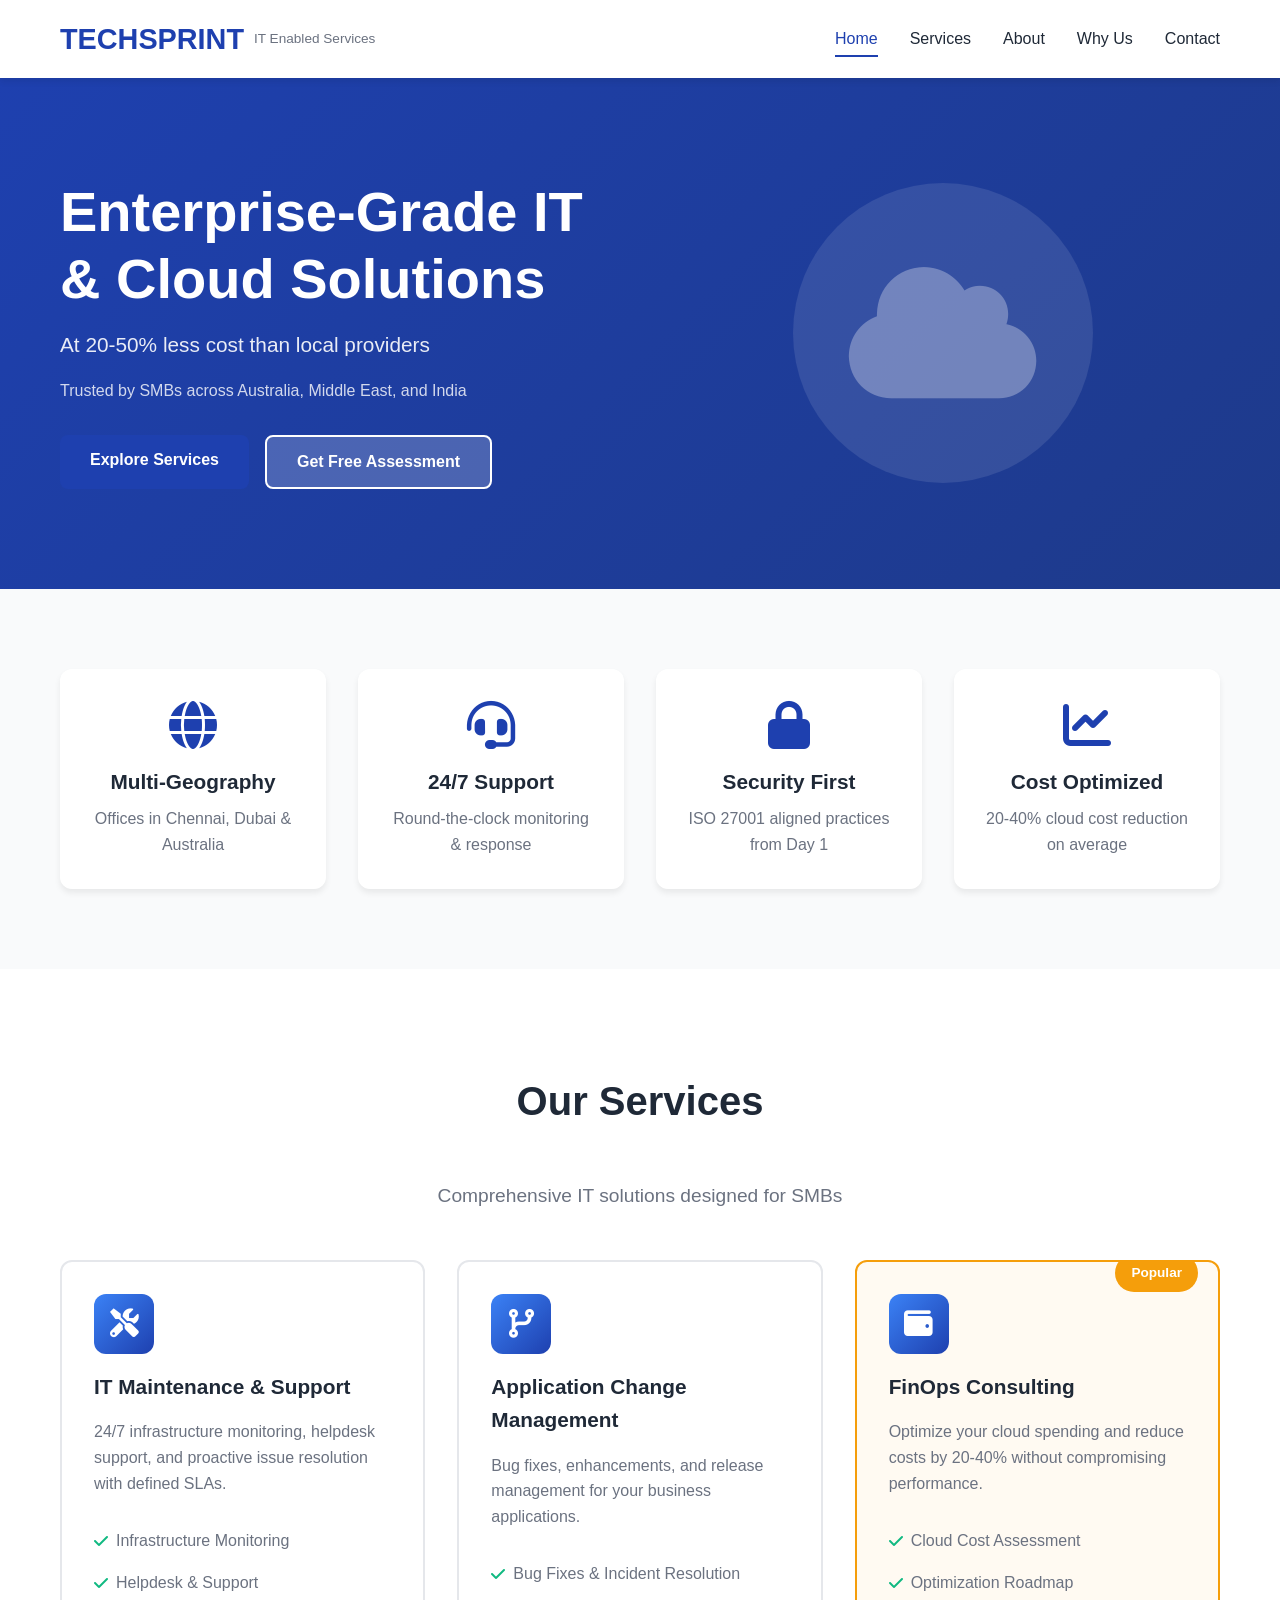
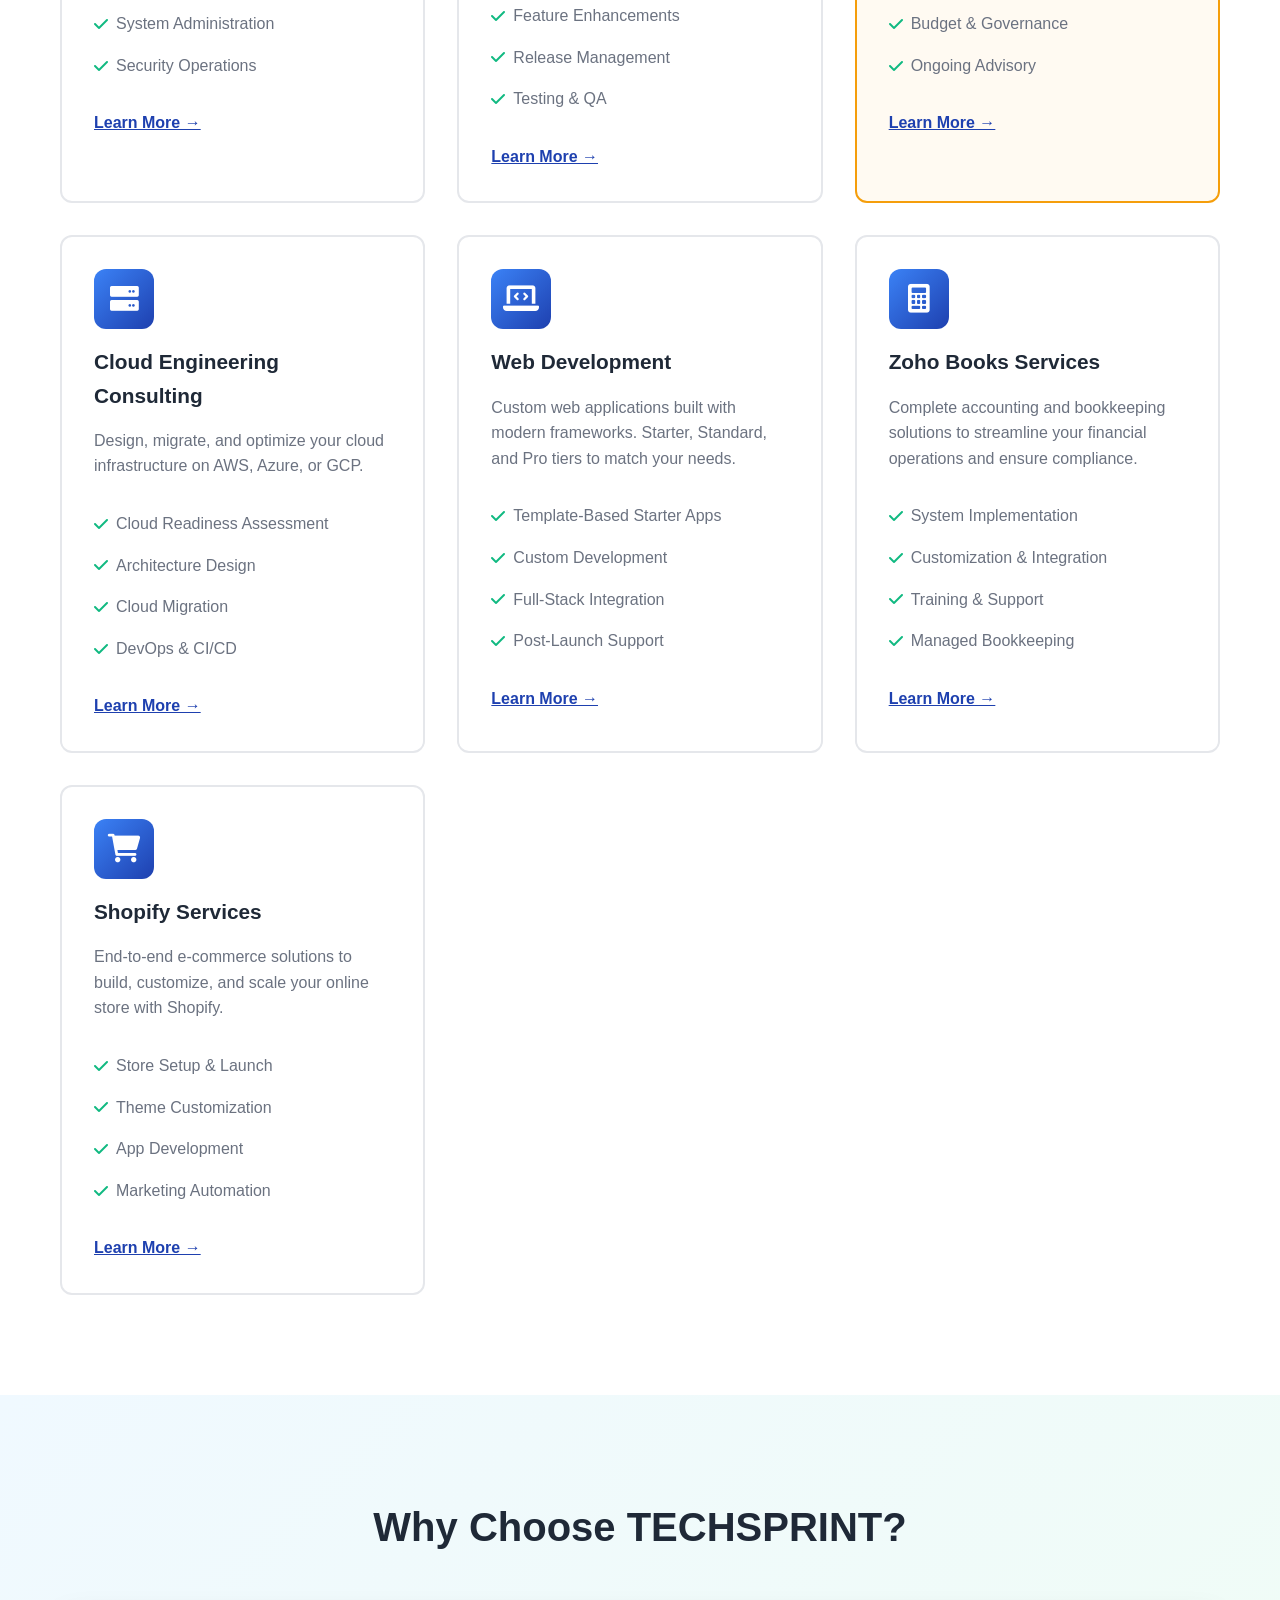
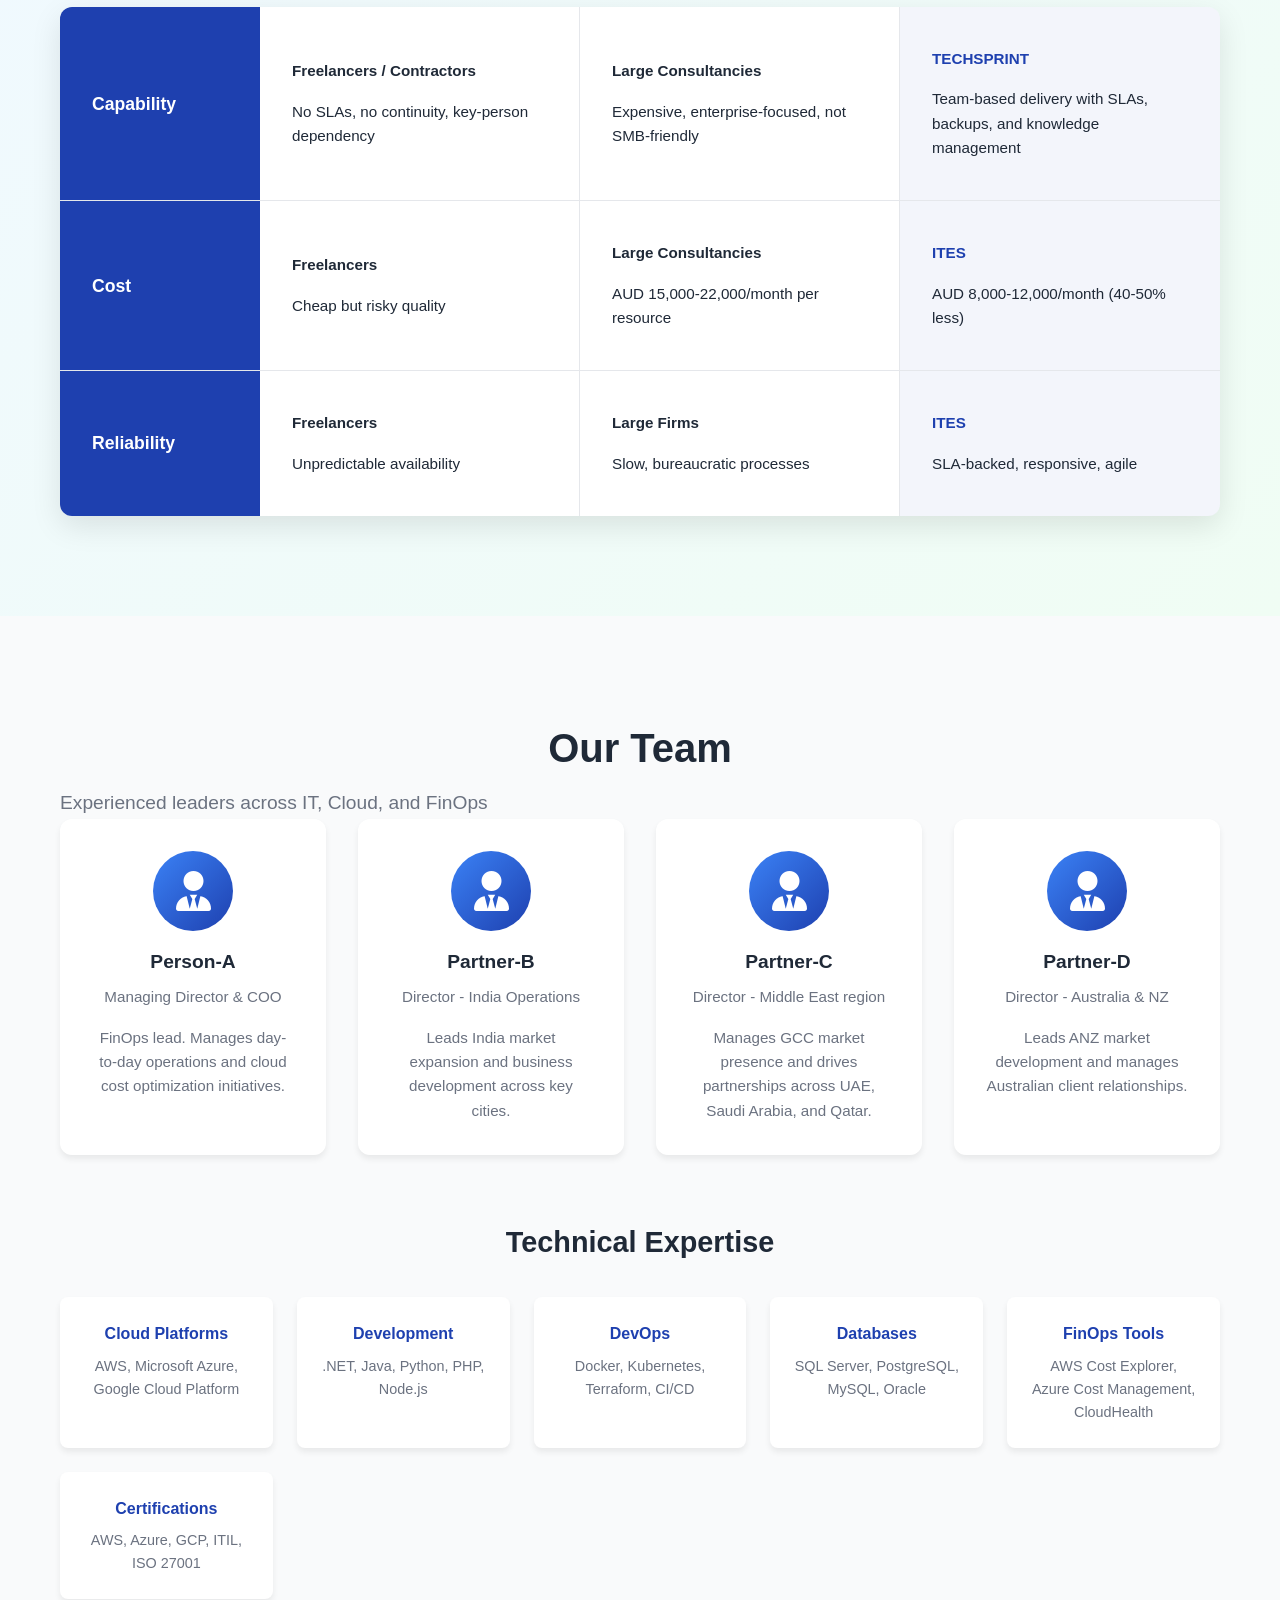
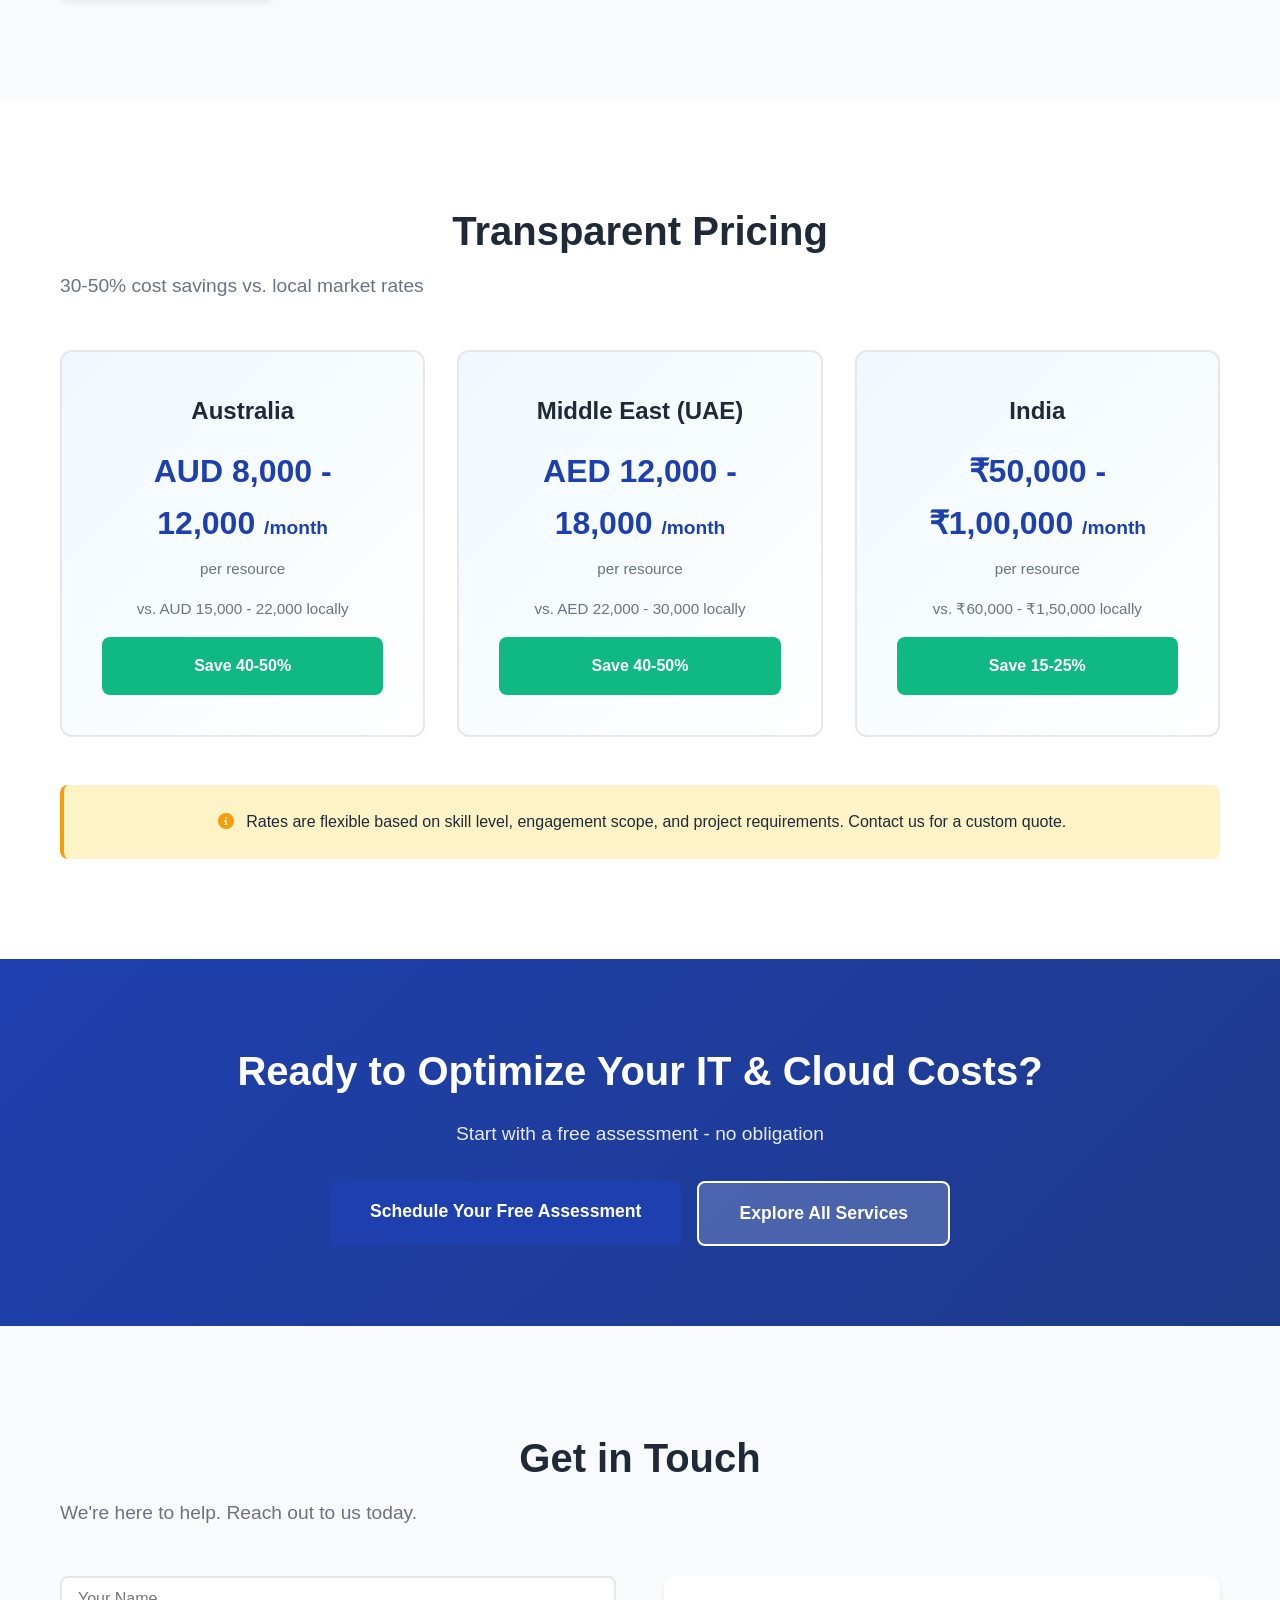
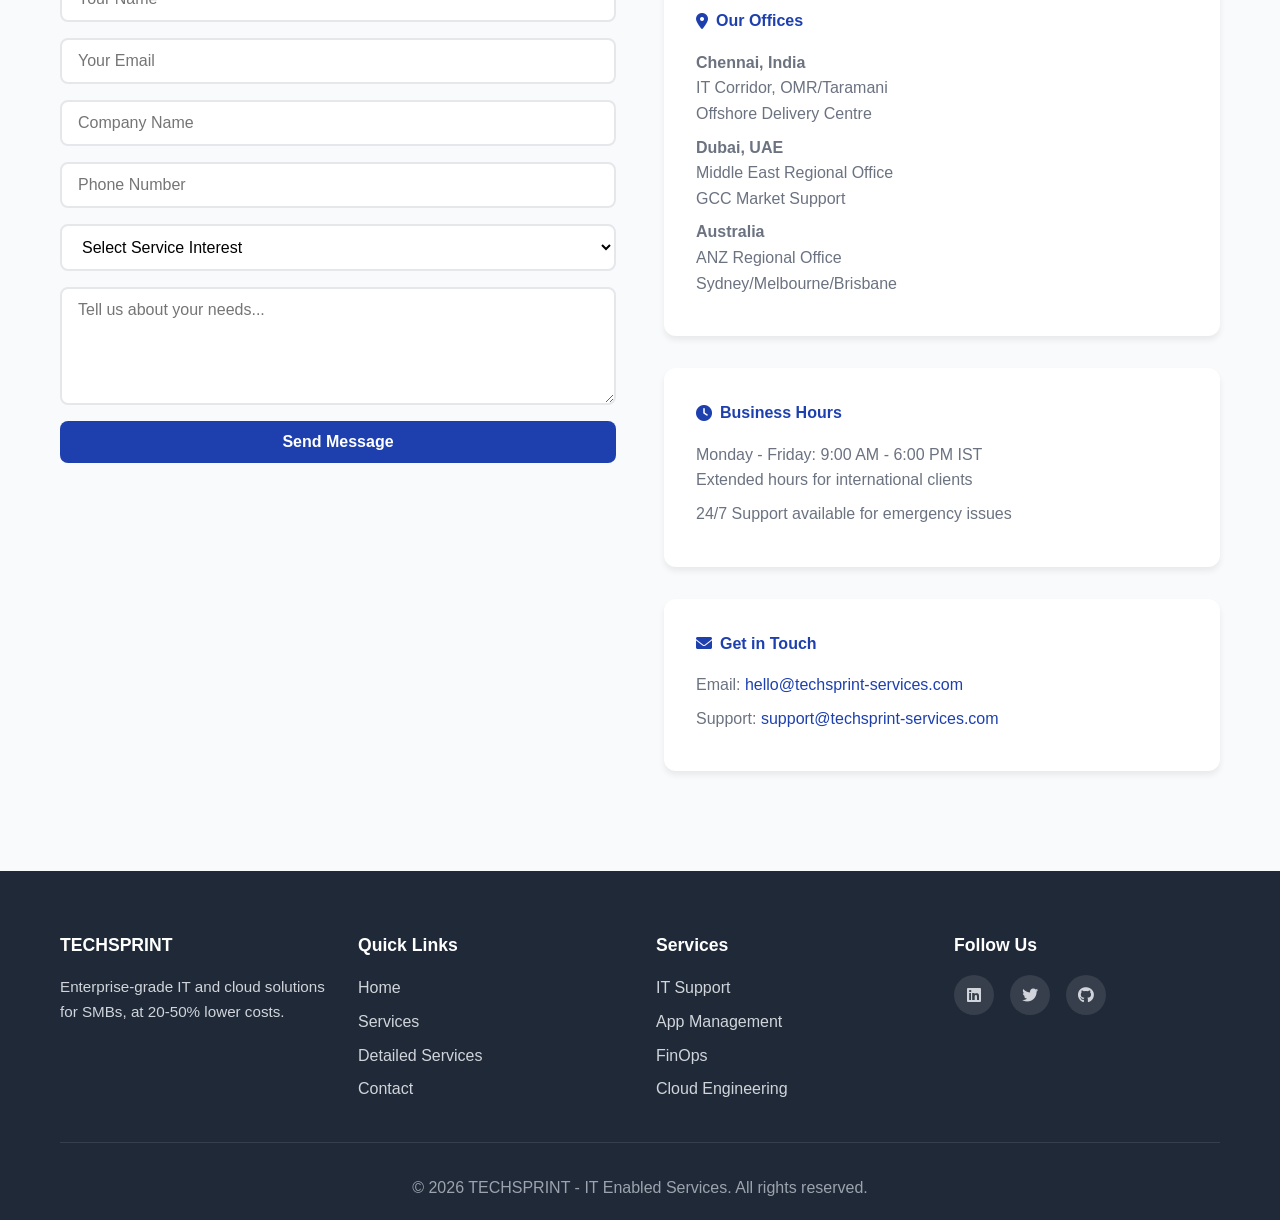
==== index.html @ f8bc6945 "Updated ITES to TECHSPRINT" ====
<!DOCTYPE html>
<html lang="en">
<head>
    <meta charset="UTF-8">
    <meta name="viewport" content="width=device-width, initial-scale=1.0">
    <title>TECHSPRINT - IT Enabled Services | Affordable Cloud & IT Solutions for SMBs</title>
    <link rel="stylesheet" href="styles.css">
    <link rel="stylesheet" href="https://cdnjs.cloudflare.com/ajax/libs/font-awesome/6.0.0/css/all.min.css">
</head>
<body>
    <!-- Navigation -->
    <nav class="navbar">
        <div class="container">
            <div class="logo">
                <h1>TECHSPRINT</h1>
                <p>IT Enabled Services</p>
            </div>
            <ul class="nav-links">
                <li><a href="#home">Home</a></li>
                <li><a href="#services">Services</a></li>
                <li><a href="#about">About</a></li>
                <li><a href="#why-us">Why Us</a></li>
                <li><a href="#contact">Contact</a></li>
            </ul>
            <div class="hamburger">
                <span></span>
                <span></span>
                <span></span>
            </div>
        </div>
    </nav>

    <!-- Hero Section -->
    <section id="home" class="hero">
        <div class="container">
            <div class="hero-content">
                <h1>Enterprise-Grade IT & Cloud Solutions</h1>
                <p>At 20-50% less cost than local providers</p>
                <p class="tagline">Trusted by SMBs across Australia, Middle East, and India</p>
                <div class="hero-buttons">
                    <a href="#services" class="btn btn-primary">Explore Services</a>
                    <a href="#contact" class="btn btn-secondary">Get Free Assessment</a>
                </div>
            </div>
            <div class="hero-image">
                <div class="hero-icon">
                    <i class="fas fa-cloud"></i>
                </div>
            </div>
        </div>
    </section>

    <!-- Key Highlights -->
    <section class="highlights">
        <div class="container">
            <div class="highlight-grid">
                <div class="highlight-card">
                    <i class="fas fa-globe"></i>
                    <h3>Multi-Geography</h3>
                    <p>Offices in Chennai, Dubai & Australia</p>
                </div>
                <div class="highlight-card">
                    <i class="fas fa-headset"></i>
                    <h3>24/7 Support</h3>
                    <p>Round-the-clock monitoring & response</p>
                </div>
                <div class="highlight-card">
                    <i class="fas fa-lock"></i>
                    <h3>Security First</h3>
                    <p>ISO 27001 aligned practices from Day 1</p>
                </div>
                <div class="highlight-card">
                    <i class="fas fa-chart-line"></i>
                    <h3>Cost Optimized</h3>
                    <p>20-40% cloud cost reduction on average</p>
                </div>
            </div>
        </div>
    </section>

    <!-- Services -->
    <section id="services" class="services">
        <div class="container">
            <h2>Our Services</h2>
            <p class="section-subtitle">Comprehensive IT solutions designed for SMBs</p>
            
            <div class="services-grid">
                <div class="service-card">
                    <div class="service-icon">
                        <i class="fas fa-tools"></i>
                    </div>
                    <h3>IT Maintenance & Support</h3>
                    <p>24/7 infrastructure monitoring, helpdesk support, and proactive issue resolution with defined SLAs.</p>
                    <ul class="service-features">
                        <li><i class="fas fa-check"></i> Infrastructure Monitoring</li>
                        <li><i class="fas fa-check"></i> Helpdesk & Support</li>
                        <li><i class="fas fa-check"></i> System Administration</li>
                        <li><i class="fas fa-check"></i> Security Operations</li>
                    </ul>
                    <a href="services.html#it-support" class="btn btn-link">Learn More →</a>
                </div>

                <div class="service-card">
                    <div class="service-icon">
                        <i class="fas fa-code-branch"></i>
                    </div>
                    <h3>Application Change Management</h3>
                    <p>Bug fixes, enhancements, and release management for your business applications.</p>
                    <ul class="service-features">
                        <li><i class="fas fa-check"></i> Bug Fixes & Incident Resolution</li>
                        <li><i class="fas fa-check"></i> Feature Enhancements</li>
                        <li><i class="fas fa-check"></i> Release Management</li>
                        <li><i class="fas fa-check"></i> Testing & QA</li>
                    </ul>
                    <a href="services.html#app-management" class="btn btn-link">Learn More →</a>
                </div>

                <div class="service-card featured">
                    <div class="badge">Popular</div>
                    <div class="service-icon">
                        <i class="fas fa-wallet"></i>
                    </div>
                    <h3>FinOps Consulting</h3>
                    <p>Optimize your cloud spending and reduce costs by 20-40% without compromising performance.</p>
                    <ul class="service-features">
                        <li><i class="fas fa-check"></i> Cloud Cost Assessment</li>
                        <li><i class="fas fa-check"></i> Optimization Roadmap</li>
                        <li><i class="fas fa-check"></i> Budget & Governance</li>
                        <li><i class="fas fa-check"></i> Ongoing Advisory</li>
                    </ul>
                    <a href="services.html#finops" class="btn btn-link">Learn More →</a>
                </div>

                <div class="service-card">
                    <div class="service-icon">
                        <i class="fas fa-server"></i>
                    </div>
                    <h3>Cloud Engineering Consulting</h3>
                    <p>Design, migrate, and optimize your cloud infrastructure on AWS, Azure, or GCP.</p>
                    <ul class="service-features">
                        <li><i class="fas fa-check"></i> Cloud Readiness Assessment</li>
                        <li><i class="fas fa-check"></i> Architecture Design</li>
                        <li><i class="fas fa-check"></i> Cloud Migration</li>
                        <li><i class="fas fa-check"></i> DevOps & CI/CD</li>
                    </ul>
                    <a href="services.html#cloud-engineering" class="btn btn-link">Learn More →</a>
                </div>

                <div class="service-card">
                    <div class="service-icon">
                        <i class="fas fa-laptop-code"></i>
                    </div>
                    <h3>Web Development</h3>
                    <p>Custom web applications built with modern frameworks. Starter, Standard, and Pro tiers to match your needs.</p>
                    <ul class="service-features">
                        <li><i class="fas fa-check"></i> Template-Based Starter Apps</li>
                        <li><i class="fas fa-check"></i> Custom Development</li>
                        <li><i class="fas fa-check"></i> Full-Stack Integration</li>
                        <li><i class="fas fa-check"></i> Post-Launch Support</li>
                    </ul>
                    <a href="services.html#web-development" class="btn btn-link">Learn More →</a>
                </div>

                <div class="service-card">
                    <div class="service-icon">
                        <i class="fas fa-calculator"></i>
                    </div>
                    <h3>Zoho Books Services</h3>
                    <p>Complete accounting and bookkeeping solutions to streamline your financial operations and ensure compliance.</p>
                    <ul class="service-features">
                        <li><i class="fas fa-check"></i> System Implementation</li>
                        <li><i class="fas fa-check"></i> Customization & Integration</li>
                        <li><i class="fas fa-check"></i> Training & Support</li>
                        <li><i class="fas fa-check"></i> Managed Bookkeeping</li>
                    </ul>
                    <a href="services.html#zoho-books" class="btn btn-link">Learn More →</a>
                </div>

                <div class="service-card">
                    <div class="service-icon">
                        <i class="fas fa-shopping-cart"></i>
                    </div>
                    <h3>Shopify Services</h3>
                    <p>End-to-end e-commerce solutions to build, customize, and scale your online store with Shopify.</p>
                    <ul class="service-features">
                        <li><i class="fas fa-check"></i> Store Setup & Launch</li>
                        <li><i class="fas fa-check"></i> Theme Customization</li>
                        <li><i class="fas fa-check"></i> App Development</li>
                        <li><i class="fas fa-check"></i> Marketing Automation</li>
                    </ul>
                    <a href="services.html#shopify" class="btn btn-link">Learn More →</a>
                </div>
            </div>
        </div>
    </section>

    <!-- Why Us -->
    <section id="why-us" class="why-us">
        <div class="container">
            <h2>Why Choose TECHSPRINT?</h2>
            
            <div class="comparison-table">
                <div class="comparison-row">
                    <div class="comparison-label">
                        <h4>Capability</h4>
                    </div>
                    <div class="comparison-items">
                        <div class="item">
                            <p><strong>Freelancers / Contractors</strong></p>
                            <p>No SLAs, no continuity, key-person dependency</p>
                        </div>
                        <div class="item">
                            <p><strong>Large Consultancies</strong></p>
                            <p>Expensive, enterprise-focused, not SMB-friendly</p>
                        </div>
                        <div class="item highlight-item">
                            <p><strong>TECHSPRINT</strong></p>
                            <p>Team-based delivery with SLAs, backups, and knowledge management</p>
                        </div>
                    </div>
                </div>
                <div class="comparison-row">
                    <div class="comparison-label">
                        <h4>Cost</h4>
                    </div>
                    <div class="comparison-items">
                        <div class="item">
                            <p><strong>Freelancers</strong></p>
                            <p>Cheap but risky quality</p>
                        </div>
                        <div class="item">
                            <p><strong>Large Consultancies</strong></p>
                            <p>AUD 15,000-22,000/month per resource</p>
                        </div>
                        <div class="item highlight-item">
                            <p><strong>ITES</strong></p>
                            <p>AUD 8,000-12,000/month (40-50% less)</p>
                        </div>
                    </div>
                </div>
                <div class="comparison-row">
                    <div class="comparison-label">
                        <h4>Reliability</h4>
                    </div>
                    <div class="comparison-items">
                        <div class="item">
                            <p><strong>Freelancers</strong></p>
                            <p>Unpredictable availability</p>
                        </div>
                        <div class="item">
                            <p><strong>Large Firms</strong></p>
                            <p>Slow, bureaucratic processes</p>
                        </div>
                        <div class="item highlight-item">
                            <p><strong>ITES</strong></p>
                            <p>SLA-backed, responsive, agile</p>
                        </div>
                    </div>
                </div>
            </div>
        </div>
    </section>

    <!-- Team & Expertise -->
    <section class="team">
        <div class="container">
            <h2>Our Team</h2>
            <p class="section-subtitle">Experienced leaders across IT, Cloud, and FinOps</p>
            
            <div class="team-grid">
                <div class="team-member">
                    <div class="member-icon">
                        <i class="fas fa-user-tie"></i>
                    </div>
                    <h4>Person-A</h4>
                    <p>Managing Director & COO</p>
                    <p class="member-bio">FinOps lead. Manages day-to-day operations and cloud cost optimization initiatives.</p>
                </div>

                <div class="team-member">
                    <div class="member-icon">
                        <i class="fas fa-user-tie"></i>
                    </div>
                    <h4>Partner-B</h4>
                    <p>Director - India Operations</p>
                    <p class="member-bio">Leads India market expansion and business development across key cities.</p>
                </div>

                <div class="team-member">
                    <div class="member-icon">
                        <i class="fas fa-user-tie"></i>
                    </div>
                    <h4>Partner-C</h4>
                    <p>Director - Middle East region</p>
                    <p class="member-bio">Manages GCC market presence and drives partnerships across UAE, Saudi Arabia, and Qatar.</p>
                </div>

                <div class="team-member">
                    <div class="member-icon">
                        <i class="fas fa-user-tie"></i>
                    </div>
                    <h4>Partner-D</h4>
                    <p>Director - Australia & NZ</p>
                    <p class="member-bio">Leads ANZ market development and manages Australian client relationships.</p>
                </div>
            </div>

            <div class="expertise-section">
                <h3>Technical Expertise</h3>
                <div class="expertise-grid">
                    <div class="expertise-item">
                        <h4>Cloud Platforms</h4>
                        <p>AWS, Microsoft Azure, Google Cloud Platform</p>
                    </div>
                    <div class="expertise-item">
                        <h4>Development</h4>
                        <p>.NET, Java, Python, PHP, Node.js</p>
                    </div>
                    <div class="expertise-item">
                        <h4>DevOps</h4>
                        <p>Docker, Kubernetes, Terraform, CI/CD</p>
                    </div>
                    <div class="expertise-item">
                        <h4>Databases</h4>
                        <p>SQL Server, PostgreSQL, MySQL, Oracle</p>
                    </div>
                    <div class="expertise-item">
                        <h4>FinOps Tools</h4>
                        <p>AWS Cost Explorer, Azure Cost Management, CloudHealth</p>
                    </div>
                    <div class="expertise-item">
                        <h4>Certifications</h4>
                        <p>AWS, Azure, GCP, ITIL, ISO 27001</p>
                    </div>
                </div>
            </div>
        </div>
    </section>

    <!-- Pricing Preview -->
    <section class="pricing">
        <div class="container">
            <h2>Transparent Pricing</h2>
            <p class="section-subtitle">30-50% cost savings vs. local market rates</p>
            
            <div class="pricing-grid">
                <div class="pricing-card">
                    <h3>Australia</h3>
                    <p class="region-rate">AUD 8,000 - 12,000 <span>/month</span></p>
                    <p class="region-subtitle">per resource</p>
                    <p class="comparison">vs. AUD 15,000 - 22,000 locally</p>
                    <p class="savings">Save 40-50%</p>
                </div>

                <div class="pricing-card">
                    <h3>Middle East (UAE)</h3>
                    <p class="region-rate">AED 12,000 - 18,000 <span>/month</span></p>
                    <p class="region-subtitle">per resource</p>
                    <p class="comparison">vs. AED 22,000 - 30,000 locally</p>
                    <p class="savings">Save 40-50%</p>
                </div>

                <div class="pricing-card">
                    <h3>India</h3>
                    <p class="region-rate">₹50,000 - ₹1,00,000 <span>/month</span></p>
                    <p class="region-subtitle">per resource</p>
                    <p class="comparison">vs. ₹60,000 - ₹1,50,000 locally</p>
                    <p class="savings">Save 15-25%</p>
                </div>
            </div>

            <div class="pricing-note">
                <p><i class="fas fa-info-circle"></i> Rates are flexible based on skill level, engagement scope, and project requirements. Contact us for a custom quote.</p>
            </div>
        </div>
    </section>

    <!-- CTA Section -->
    <section class="cta">
        <div class="container">
            <h2>Ready to Optimize Your IT & Cloud Costs?</h2>
            <p>Start with a free assessment - no obligation</p>
            <div class="cta-buttons">
                <a href="#contact" class="btn btn-primary btn-large">Schedule Your Free Assessment</a>
                <a href="services.html" class="btn btn-secondary btn-large">Explore All Services</a>
            </div>
        </div>
    </section>

    <!-- Contact Section -->
    <section id="contact" class="contact">
        <div class="container">
            <h2>Get in Touch</h2>
            <p class="section-subtitle">We're here to help. Reach out to us today.</p>
            
            <div class="contact-grid">
                <div class="contact-form">
                    <form>
                        <div class="form-group">
                            <input type="text" placeholder="Your Name" required>
                        </div>
                        <div class="form-group">
                            <input type="email" placeholder="Your Email" required>
                        </div>
                        <div class="form-group">
                            <input type="text" placeholder="Company Name">
                        </div>
                        <div class="form-group">
                            <input type="tel" placeholder="Phone Number">
                        </div>
                        <div class="form-group">
                            <select required>
                                <option value="">Select Service Interest</option>
                                <option value="it-support">IT Maintenance & Support</option>
                                <option value="app-management">Application Management</option>
                                <option value="finops">FinOps Consulting</option>
                                <option value="cloud-engineering">Cloud Engineering</option>
                                <option value="other">Other</option>
                            </select>
                        </div>
                        <div class="form-group">
                            <textarea placeholder="Tell us about your needs..." rows="5"></textarea>
                        </div>
                        <button type="submit" class="btn btn-primary">Send Message</button>
                    </form>
                </div>

                <div class="contact-info">
                    <div class="contact-item">
                        <h4><i class="fas fa-map-marker-alt"></i> Our Offices</h4>
                        <p><strong>Chennai, India</strong><br>IT Corridor, OMR/Taramani<br>Offshore Delivery Centre</p>
                        <p><strong>Dubai, UAE</strong><br>Middle East Regional Office<br>GCC Market Support</p>
                        <p><strong>Australia</strong><br>ANZ Regional Office<br>Sydney/Melbourne/Brisbane</p>
                    </div>

                    <div class="contact-item">
                        <h4><i class="fas fa-clock"></i> Business Hours</h4>
                        <p>Monday - Friday: 9:00 AM - 6:00 PM IST<br>Extended hours for international clients</p>
                        <p>24/7 Support available for emergency issues</p>
                    </div>

                    <div class="contact-item">
                        <h4><i class="fas fa-envelope"></i> Get in Touch</h4>
                        <p>Email: <a href="mailto:hello@techsprint-services.com">hello@techsprint-services.com</a></p>
                        <p>Support: <a href="mailto:support@techsprint-services.com">support@techsprint-services.com</a></p>
                    </div>
                </div>
            </div>
        </div>
    </section>

    <!-- Footer -->
    <footer class="footer">
        <div class="container">
            <div class="footer-grid">
                <div class="footer-section">
                    <h4>TECHSPRINT</h4>
                    <p>Enterprise-grade IT and cloud solutions for SMBs, at 20-50% lower costs.</p>
                </div>
                <div class="footer-section">
                    <h4>Quick Links</h4>
                    <ul>
                        <li><a href="#home">Home</a></li>
                        <li><a href="#services">Services</a></li>
                        <li><a href="services.html">Detailed Services</a></li>
                        <li><a href="#contact">Contact</a></li>
                    </ul>
                </div>
                <div class="footer-section">
                    <h4>Services</h4>
                    <ul>
                        <li><a href="services.html#it-support">IT Support</a></li>
                        <li><a href="services.html#app-management">App Management</a></li>
                        <li><a href="services.html#finops">FinOps</a></li>
                        <li><a href="services.html#cloud-engineering">Cloud Engineering</a></li>
                    </ul>
                </div>
                <div class="footer-section">
                    <h4>Follow Us</h4>
                    <div class="social-links">
                        <a href="#" target="_blank"><i class="fab fa-linkedin"></i></a>
                        <a href="#" target="_blank"><i class="fab fa-twitter"></i></a>
                        <a href="#" target="_blank"><i class="fab fa-github"></i></a>
                    </div>
                </div>
            </div>

            <div class="footer-bottom">
                <p>&copy; 2026 TECHSPRINT - IT Enabled Services. All rights reserved.</p>
            </div>
        </div>
    </footer>

    <script src="script.js"></script>
</body>
</html>
---- styles.css ----
* {
    margin: 0;
    padding: 0;
    box-sizing: border-box;
}

:root {
    --primary-color: #1e40af;
    --primary-dark: #1e3a8a;
    --primary-light: #3b82f6;
    --secondary-color: #059669;
    --accent-color: #f59e0b;
    --dark: #1f2937;
    --light: #f9fafb;
    --gray: #6b7280;
    --border: #e5e7eb;
    --white: #ffffff;
    --success: #10b981;
    --danger: #ef4444;
    --warning: #f59e0b;
    --info: #3b82f6;
    --shadow: 0 10px 30px rgba(0, 0, 0, 0.1);
    --shadow-sm: 0 4px 6px rgba(0, 0, 0, 0.07);
    --transition: all 0.3s ease;
}

html {
    scroll-behavior: smooth;
}

body {
    font-family: 'Segoe UI', Tahoma, Geneva, Verdana, sans-serif;
    color: var(--dark);
    background-color: var(--white);
    line-height: 1.6;
}

a {
    color: var(--primary-color);
    text-decoration: none;
    transition: var(--transition);
}

a:hover {
    color: var(--primary-dark);
}

/* Container */
.container {
    max-width: 1200px;
    margin: 0 auto;
    padding: 0 20px;
}

/* Navigation */
.navbar {
    position: sticky;
    top: 0;
    background: var(--white);
    box-shadow: var(--shadow-sm);
    z-index: 1000;
    transition: var(--transition);
}

.navbar .container {
    display: flex;
    justify-content: space-between;
    align-items: center;
    padding: 1rem 20px;
}

.logo {
    display: flex;
    align-items: center;
    gap: 10px;
}

.logo h1 {
    font-size: 1.8rem;
    color: var(--primary-color);
    font-weight: 700;
}

.logo p {
    font-size: 0.85rem;
    color: var(--gray);
    margin: 0;
}

.nav-links {
    display: flex;
    list-style: none;
    gap: 2rem;
}

.nav-links a {
    color: var(--dark);
    font-weight: 500;
    padding: 0.5rem 0;
    border-bottom: 2px solid transparent;
    transition: var(--transition);
}

.nav-links a:hover,
.nav-links a.active {
    color: var(--primary-color);
    border-bottom-color: var(--primary-color);
}

.hamburger {
    display: none;
    flex-direction: column;
    cursor: pointer;
}

.hamburger span {
    width: 25px;
    height: 3px;
    background: var(--dark);
    margin: 5px 0;
    transition: var(--transition);
}

/* Hero Section */
.hero {
    background: linear-gradient(135deg, var(--primary-color) 0%, var(--primary-dark) 100%);
    color: white;
    padding: 100px 0;
    text-align: center;
}

.hero .container {
    display: grid;
    grid-template-columns: 1fr 1fr;
    gap: 50px;
    align-items: center;
}

.hero-content {
    text-align: left;
}

.hero h1 {
    font-size: 3.5rem;
    font-weight: 800;
    margin-bottom: 1rem;
    line-height: 1.2;
}

.hero p {
    font-size: 1.3rem;
    margin-bottom: 1rem;
    color: rgba(255, 255, 255, 0.9);
}

.hero .tagline {
    font-size: 1rem;
    color: rgba(255, 255, 255, 0.8);
    margin-bottom: 2rem;
}

.hero-buttons {
    display: flex;
    gap: 1rem;
}

.hero-image {
    display: flex;
    justify-content: center;
    align-items: center;
}

.hero-icon {
    width: 300px;
    height: 300px;
    background: rgba(255, 255, 255, 0.1);
    border-radius: 50%;
    display: flex;
    align-items: center;
    justify-content: center;
    font-size: 150px;
    color: rgba(255, 255, 255, 0.3);
}

/* Buttons */
.btn {
    padding: 12px 30px;
    border-radius: 8px;
    font-weight: 600;
    transition: var(--transition);
    border: none;
    cursor: pointer;
    display: inline-block;
    text-align: center;
    font-size: 1rem;
}

.btn-primary {
    background: var(--primary-color);
    color: white;
}

.btn-primary:hover {
    background: var(--primary-dark);
    transform: translateY(-2px);
    box-shadow: var(--shadow);
}

.btn-secondary {
    background: rgba(255, 255, 255, 0.2);
    color: white;
    border: 2px solid white;
}

.btn-secondary:hover {
    background: white;
    color: var(--primary-color);
}

.btn-link {
    background: none;
    color: var(--primary-color);
    padding: 0;
    text-decoration: underline;
}

.btn-link:hover {
    color: var(--primary-dark);
}

.btn-large {
    padding: 16px 40px;
    font-size: 1.1rem;
}

/* Highlights Section */
.highlights {
    background: var(--light);
    padding: 80px 0;
}

.highlight-grid {
    display: grid;
    grid-template-columns: repeat(auto-fit, minmax(250px, 1fr));
    gap: 2rem;
}

.highlight-card {
    background: white;
    padding: 2rem;
    border-radius: 12px;
    text-align: center;
    box-shadow: var(--shadow-sm);
    transition: var(--transition);
}

.highlight-card:hover {
    transform: translateY(-10px);
    box-shadow: var(--shadow);
}

.highlight-card i {
    font-size: 3rem;
    color: var(--primary-color);
    margin-bottom: 1rem;
}

.highlight-card h3 {
    font-size: 1.3rem;
    margin-bottom: 0.5rem;
    color: var(--dark);
}

.highlight-card p {
    color: var(--gray);
}

/* Services Section */
.services {
    padding: 100px 0;
    background: white;
}

.services h2,
.services > .container > .section-subtitle {
    text-align: center;
    margin-bottom: 3rem;
}

.services h2 {
    font-size: 2.5rem;
    color: var(--dark);
}

.section-subtitle {
    font-size: 1.2rem;
    color: var(--gray);
}

.services-grid {
    display: grid;
    grid-template-columns: repeat(auto-fit, minmax(280px, 1fr));
    gap: 2rem;
}

.service-card {
    background: white;
    border: 2px solid var(--border);
    border-radius: 12px;
    padding: 2rem;
    position: relative;
    transition: var(--transition);
    overflow: hidden;
}

.service-card:hover {
    border-color: var(--primary-color);
    box-shadow: var(--shadow);
    transform: translateY(-10px);
}

.service-card.featured {
    border-color: var(--accent-color);
    background: rgba(245, 158, 11, 0.05);
}

.service-card .badge {
    position: absolute;
    top: -8px;
    right: 20px;
    background: var(--accent-color);
    color: white;
    padding: 8px 16px;
    border-radius: 20px;
    font-weight: 600;
    font-size: 0.85rem;
}

.service-icon {
    width: 60px;
    height: 60px;
    background: linear-gradient(135deg, var(--primary-light) 0%, var(--primary-color) 100%);
    border-radius: 12px;
    display: flex;
    align-items: center;
    justify-content: center;
    color: white;
    font-size: 1.8rem;
    margin-bottom: 1rem;
}

.service-card h3 {
    font-size: 1.3rem;
    margin-bottom: 1rem;
    color: var(--dark);
}

.service-card p {
    color: var(--gray);
    margin-bottom: 1.5rem;
}

.service-features {
    list-style: none;
    margin-bottom: 1.5rem;
}

.service-features li {
    padding: 0.5rem 0;
    color: var(--gray);
    display: flex;
    align-items: center;
    gap: 0.5rem;
}

.service-features i {
    color: var(--success);
    font-size: 1rem;
}

/* Why Us Section */
.why-us {
    background: linear-gradient(135deg, #f0f9ff 0%, #f0fdf4 100%);
    padding: 100px 0;
}

.why-us h2 {
    text-align: center;
    font-size: 2.5rem;
    margin-bottom: 3rem;
    color: var(--dark);
}

.comparison-table {
    background: white;
    border-radius: 12px;
    overflow: hidden;
    box-shadow: var(--shadow);
}

.comparison-row {
    display: grid;
    grid-template-columns: 200px 1fr;
    border-bottom: 1px solid var(--border);
}

.comparison-row:last-child {
    border-bottom: none;
}

.comparison-label {
    background: var(--primary-color);
    color: white;
    padding: 2rem;
    display: flex;
    align-items: center;
}

.comparison-label h4 {
    margin: 0;
    font-size: 1.1rem;
}

.comparison-items {
    display: grid;
    grid-template-columns: repeat(3, 1fr);
    gap: 0;
}

.comparison-items .item {
    padding: 2rem;
    border-right: 1px solid var(--border);
    display: flex;
    flex-direction: column;
    justify-content: center;
}

.comparison-items .item:last-child {
    border-right: none;
}

.comparison-items .item p {
    margin: 0.5rem 0;
    font-size: 0.95rem;
}

.comparison-items .item p:first-child {
    font-weight: 600;
    color: var(--dark);
}

.comparison-items .highlight-item {
    background: rgba(30, 64, 175, 0.05);
}

.comparison-items .highlight-item p:first-child {
    color: var(--primary-color);
}

/* Team Section */
.team {
    background: var(--light);
    padding: 100px 0;
}

.team h2 {
    text-align: center;
    font-size: 2.5rem;
    margin-bottom: 0.5rem;
    color: var(--dark);
}

.team-grid {
    display: grid;
    grid-template-columns: repeat(auto-fit, minmax(200px, 1fr));
    gap: 2rem;
    margin-bottom: 4rem;
}

.team-member {
    background: white;
    padding: 2rem;
    border-radius: 12px;
    text-align: center;
    box-shadow: var(--shadow-sm);
}

.member-icon {
    width: 80px;
    height: 80px;
    background: linear-gradient(135deg, var(--primary-light) 0%, var(--primary-color) 100%);
    border-radius: 50%;
    display: flex;
    align-items: center;
    justify-content: center;
    color: white;
    font-size: 2.5rem;
    margin: 0 auto 1rem;
}

.team-member h4 {
    font-size: 1.2rem;
    margin-bottom: 0.5rem;
    color: var(--dark);
}

.team-member p {
    color: var(--gray);
    font-size: 0.95rem;
}

.member-bio {
    font-size: 0.9rem;
    margin-top: 1rem;
}

.expertise-section {
    margin-top: 4rem;
}

.expertise-section h3 {
    text-align: center;
    font-size: 1.8rem;
    margin-bottom: 2rem;
    color: var(--dark);
}

.expertise-grid {
    display: grid;
    grid-template-columns: repeat(auto-fit, minmax(200px, 1fr));
    gap: 1.5rem;
}

.expertise-item {
    background: white;
    padding: 1.5rem;
    border-radius: 8px;
    text-align: center;
    box-shadow: var(--shadow-sm);
}

.expertise-item h4 {
    color: var(--primary-color);
    margin-bottom: 0.5rem;
}

.expertise-item p {
    color: var(--gray);
    font-size: 0.9rem;
}

/* Pricing Section */
.pricing {
    background: white;
    padding: 100px 0;
}

.pricing h2 {
    text-align: center;
    font-size: 2.5rem;
    margin-bottom: 0.5rem;
    color: var(--dark);
}

.pricing-grid {
    display: grid;
    grid-template-columns: repeat(auto-fit, minmax(250px, 1fr));
    gap: 2rem;
    margin: 3rem 0;
}

.pricing-card {
    background: linear-gradient(135deg, #f0f9ff 0%, white 100%);
    border: 2px solid var(--border);
    border-radius: 12px;
    padding: 2.5rem;
    text-align: center;
    transition: var(--transition);
}

.pricing-card:hover {
    border-color: var(--primary-color);
    box-shadow: var(--shadow);
    transform: translateY(-10px);
}

.pricing-card h3 {
    font-size: 1.5rem;
    color: var(--dark);
    margin-bottom: 1rem;
}

.region-rate {
    font-size: 2rem;
    font-weight: 700;
    color: var(--primary-color);
    margin-bottom: 0.5rem;
}

.region-rate span {
    font-size: 1.2rem;
}

.region-subtitle {
    color: var(--gray);
    margin-bottom: 1rem;
}

.region-subtitle,
.comparison {
    font-size: 0.95rem;
}

.comparison {
    color: var(--gray);
    margin-bottom: 1rem;
}

.savings {
    background: var(--success);
    color: white;
    padding: 1rem;
    border-radius: 8px;
    font-weight: 600;
    margin-top: 1rem;
}

.pricing-note {
    background: #fef3c7;
    border-left: 4px solid var(--warning);
    padding: 1.5rem;
    border-radius: 8px;
    text-align: center;
    color: var(--dark);
}

.pricing-note i {
    color: var(--warning);
    margin-right: 0.5rem;
}

/* CTA Section */
.cta {
    background: linear-gradient(135deg, var(--primary-color) 0%, var(--primary-dark) 100%);
    color: white;
    padding: 80px 0;
    text-align: center;
}

.cta h2 {
    font-size: 2.5rem;
    margin-bottom: 1rem;
}

.cta p {
    font-size: 1.2rem;
    margin-bottom: 2rem;
    opacity: 0.9;
}

.cta-buttons {
    display: flex;
    gap: 1rem;
    justify-content: center;
    flex-wrap: wrap;
}

/* Contact Section */
.contact {
    background: var(--light);
    padding: 100px 0;
}

.contact h2 {
    text-align: center;
    font-size: 2.5rem;
    margin-bottom: 0.5rem;
    color: var(--dark);
}

.contact-grid {
    display: grid;
    grid-template-columns: 1fr 1fr;
    gap: 3rem;
    margin-top: 3rem;
}

.contact-form form {
    display: flex;
    flex-direction: column;
    gap: 1rem;
}

.form-group {
    display: flex;
    flex-direction: column;
}

.contact-form input,
.contact-form textarea,
.contact-form select {
    padding: 12px 16px;
    border: 2px solid var(--border);
    border-radius: 8px;
    font-family: inherit;
    font-size: 1rem;
    transition: var(--transition);
    background: white;
}

.contact-form input:focus,
.contact-form textarea:focus,
.contact-form select:focus {
    outline: none;
    border-color: var(--primary-color);
    box-shadow: 0 0 0 3px rgba(30, 64, 175, 0.1);
}

.contact-info {
    display: flex;
    flex-direction: column;
    gap: 2rem;
}

.contact-item {
    background: white;
    padding: 2rem;
    border-radius: 12px;
    box-shadow: var(--shadow-sm);
}

.contact-item h4 {
    color: var(--primary-color);
    margin-bottom: 1rem;
    display: flex;
    align-items: center;
    gap: 0.5rem;
}

.contact-item p {
    color: var(--gray);
    margin-bottom: 0.5rem;
}

.contact-item a {
    color: var(--primary-color);
    font-weight: 500;
}

/* Footer */
.footer {
    background: var(--dark);
    color: white;
    padding: 60px 0 20px;
}

.footer-grid {
    display: grid;
    grid-template-columns: repeat(auto-fit, minmax(200px, 1fr));
    gap: 2rem;
    margin-bottom: 2rem;
}

.footer-section h4 {
    margin-bottom: 1rem;
    font-size: 1.1rem;
}

.footer-section p {
    color: #d1d5db;
    font-size: 0.95rem;
}

.footer-section ul {
    list-style: none;
}

.footer-section li {
    margin-bottom: 0.5rem;
}

.footer-section a {
    color: #d1d5db;
    transition: var(--transition);
}

.footer-section a:hover {
    color: white;
}

.social-links {
    display: flex;
    gap: 1rem;
}

.social-links a {
    width: 40px;
    height: 40px;
    background: rgba(255, 255, 255, 0.1);
    border-radius: 50%;
    display: flex;
    align-items: center;
    justify-content: center;
    transition: var(--transition);
}

.social-links a:hover {
    background: var(--primary-color);
}

.footer-bottom {
    text-align: center;
    padding-top: 2rem;
    border-top: 1px solid rgba(255, 255, 255, 0.1);
    color: #9ca3af;
}

/* Page Header */
.page-header {
    background: linear-gradient(135deg, var(--primary-color) 0%, var(--primary-dark) 100%);
    color: white;
    padding: 60px 0;
    text-align: center;
}

.page-header h1 {
    font-size: 2.8rem;
    margin-bottom: 1rem;
}

.page-header p {
    font-size: 1.2rem;
    opacity: 0.9;
}

/* Service Detail */
.service-detail {
    padding: 80px 0;
    border-bottom: 1px solid var(--border);
}

.service-detail.alternate {
    background: var(--light);
}

.service-header {
    display: flex;
    gap: 2rem;
    align-items: flex-start;
    margin-bottom: 3rem;
    padding-bottom: 2rem;
    border-bottom: 2px solid var(--border);
}

.service-icon-large {
    width: 100px;
    height: 100px;
    background: linear-gradient(135deg, var(--primary-light) 0%, var(--primary-color) 100%);
    border-radius: 16px;
    display: flex;
    align-items: center;
    justify-content: center;
    color: white;
    font-size: 3rem;
    flex-shrink: 0;
}

.service-header h2 {
    font-size: 2.2rem;
    color: var(--dark);
    margin-bottom: 0.5rem;
}

.service-description {
    font-size: 1.1rem;
    color: var(--gray);
}

.service-content {
    display: grid;
    grid-template-columns: 2fr 1fr;
    gap: 3rem;
}

.content-main h3 {
    font-size: 1.5rem;
    color: var(--dark);
    margin: 2rem 0 1rem;
}

.service-offerings {
    display: flex;
    flex-direction: column;
    gap: 1.5rem;
}

.offering {
    background: white;
    padding: 1.5rem;
    border-radius: 8px;
    border-left: 4px solid var(--primary-color);
}

.offering h4 {
    color: var(--dark);
    margin-bottom: 0.5rem;
    display: flex;
    align-items: center;
    gap: 0.5rem;
}

.offering i {
    color: var(--success);
}

.offering p {
    color: var(--gray);
    margin: 0;
}

.tech-stack {
    display: grid;
    grid-template-columns: repeat(3, 1fr);
    gap: 1rem;
    margin: 1.5rem 0;
}

.tech-category {
    background: white;
    padding: 1.5rem;
    border-radius: 8px;
    border: 2px solid var(--border);
}

.tech-category h5 {
    color: var(--primary-color);
    margin-bottom: 0.5rem;
}

.tech-category p {
    color: var(--gray);
    font-size: 0.95rem;
}

.platforms-grid {
    display: grid;
    grid-template-columns: repeat(2, 1fr);
    gap: 1rem;
    margin: 1.5rem 0;
}

.platform {
    background: white;
    padding: 1.5rem;
    border-radius: 8px;
    border: 2px solid var(--border);
}

.platform h5 {
    color: var(--primary-color);
    margin-bottom: 0.5rem;
}

.platform p {
    color: var(--gray);
    font-size: 0.95rem;
}

.pricing-list {
    list-style: none;
    margin: 1rem 0;
}

.pricing-list li {
    padding: 0.75rem 0 0.75rem 2rem;
    position: relative;
    color: var(--dark);
}

.pricing-list li:before {
    content: "→";
    position: absolute;
    left: 0;
    color: var(--primary-color);
    font-weight: bold;
}

.content-sidebar {
    display: flex;
    flex-direction: column;
    gap: 1.5rem;
}

.sidebar-box {
    background: white;
    padding: 1.5rem;
    border-radius: 12px;
    box-shadow: var(--shadow-sm);
    border: 2px solid var(--border);
}

.sidebar-box.highlight {
    border-color: var(--primary-color);
    background: rgba(30, 64, 175, 0.02);
}

.sidebar-box h4 {
    color: var(--primary-color);
    margin-bottom: 1rem;
    font-size: 1.1rem;
}

.sidebar-box ul {
    list-style: none;
}

.sidebar-box li {
    padding: 0.5rem 0;
    color: var(--gray);
    display: flex;
    align-items: center;
    gap: 0.5rem;
}

.sidebar-box i {
    color: var(--success);
    font-size: 0.9rem;
}

/* Responsive Design */
@media (max-width: 768px) {
    .nav-links {
        display: none;
    }

    .hamburger {
        display: flex;
    }

    .hero .container {
        grid-template-columns: 1fr;
    }

    .hero h1 {
        font-size: 2.5rem;
    }

    .hero-image {
        display: none;
    }

    .hero-buttons {
        flex-direction: column;
    }

    .hero-buttons .btn {
        width: 100%;
    }

    .contact-grid {
        grid-template-columns: 1fr;
    }

    .service-content {
        grid-template-columns: 1fr;
    }

    .tech-stack,
    .platforms-grid {
        grid-template-columns: 1fr;
    }

    .comparison-items {
        grid-template-columns: 1fr;
    }

    .comparison-items .item {
        border-right: none;
        border-bottom: 1px solid var(--border);
        padding: 1.5rem;
    }

    .comparison-items .item:last-child {
        border-bottom: none;
    }

    .comparison-row {
        grid-template-columns: 1fr;
    }

    .comparison-label {
        padding: 1rem;
    }

    .service-header {
        flex-direction: column;
        align-items: center;
        text-align: center;
    }

    .team-grid,
    .services-grid,
    .highlight-grid {
        grid-template-columns: 1fr;
    }

    .footer-grid {
        grid-template-columns: 1fr;
    }

    .section-subtitle,
    h2 {
        font-size: 1.8rem;
    }

    .cta-buttons {
        flex-direction: column;
    }

    .cta h2 {
        font-size: 2rem;
    }
}

@media (max-width: 480px) {
    .hero h1 {
        font-size: 1.8rem;
    }

    .btn {
        padding: 10px 20px;
        font-size: 0.9rem;
    }

    h2 {
        font-size: 1.5rem;
    }

    .service-card,
    .highlight-card {
        padding: 1.5rem;
    }
}
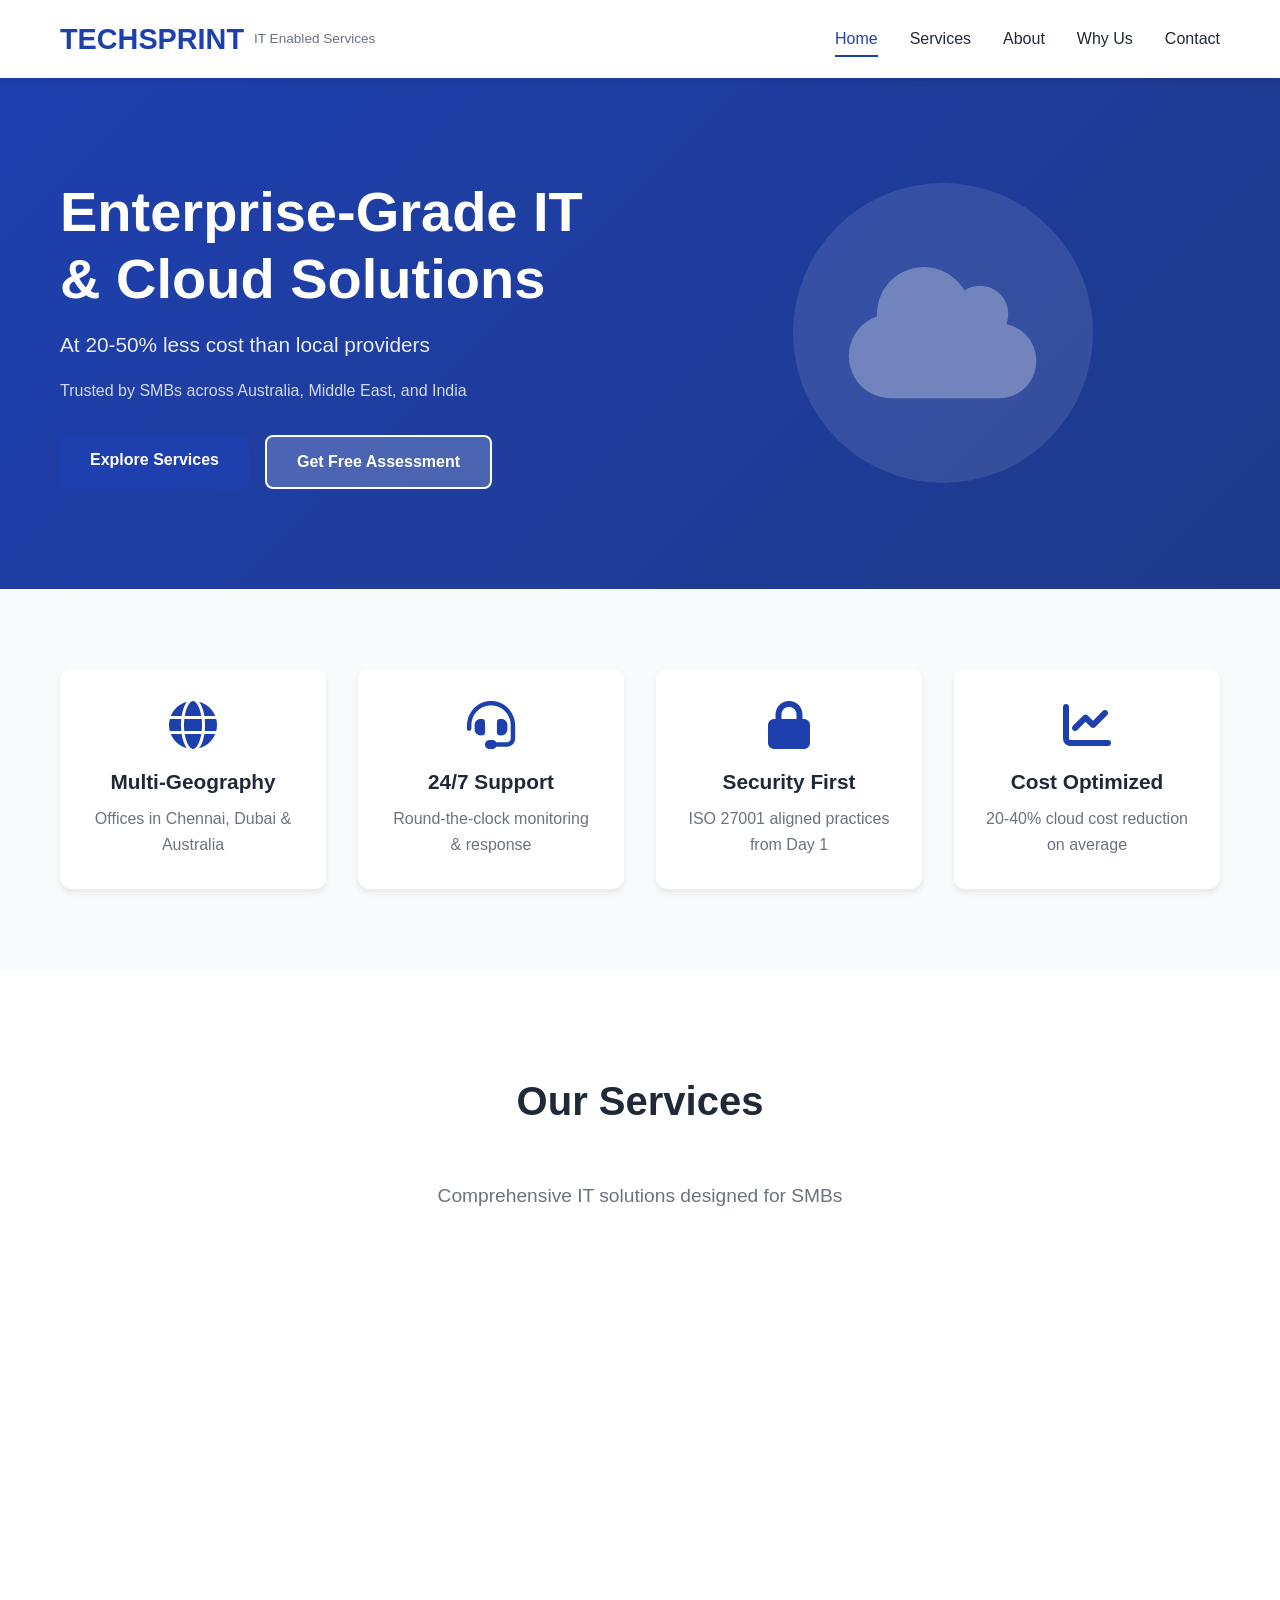
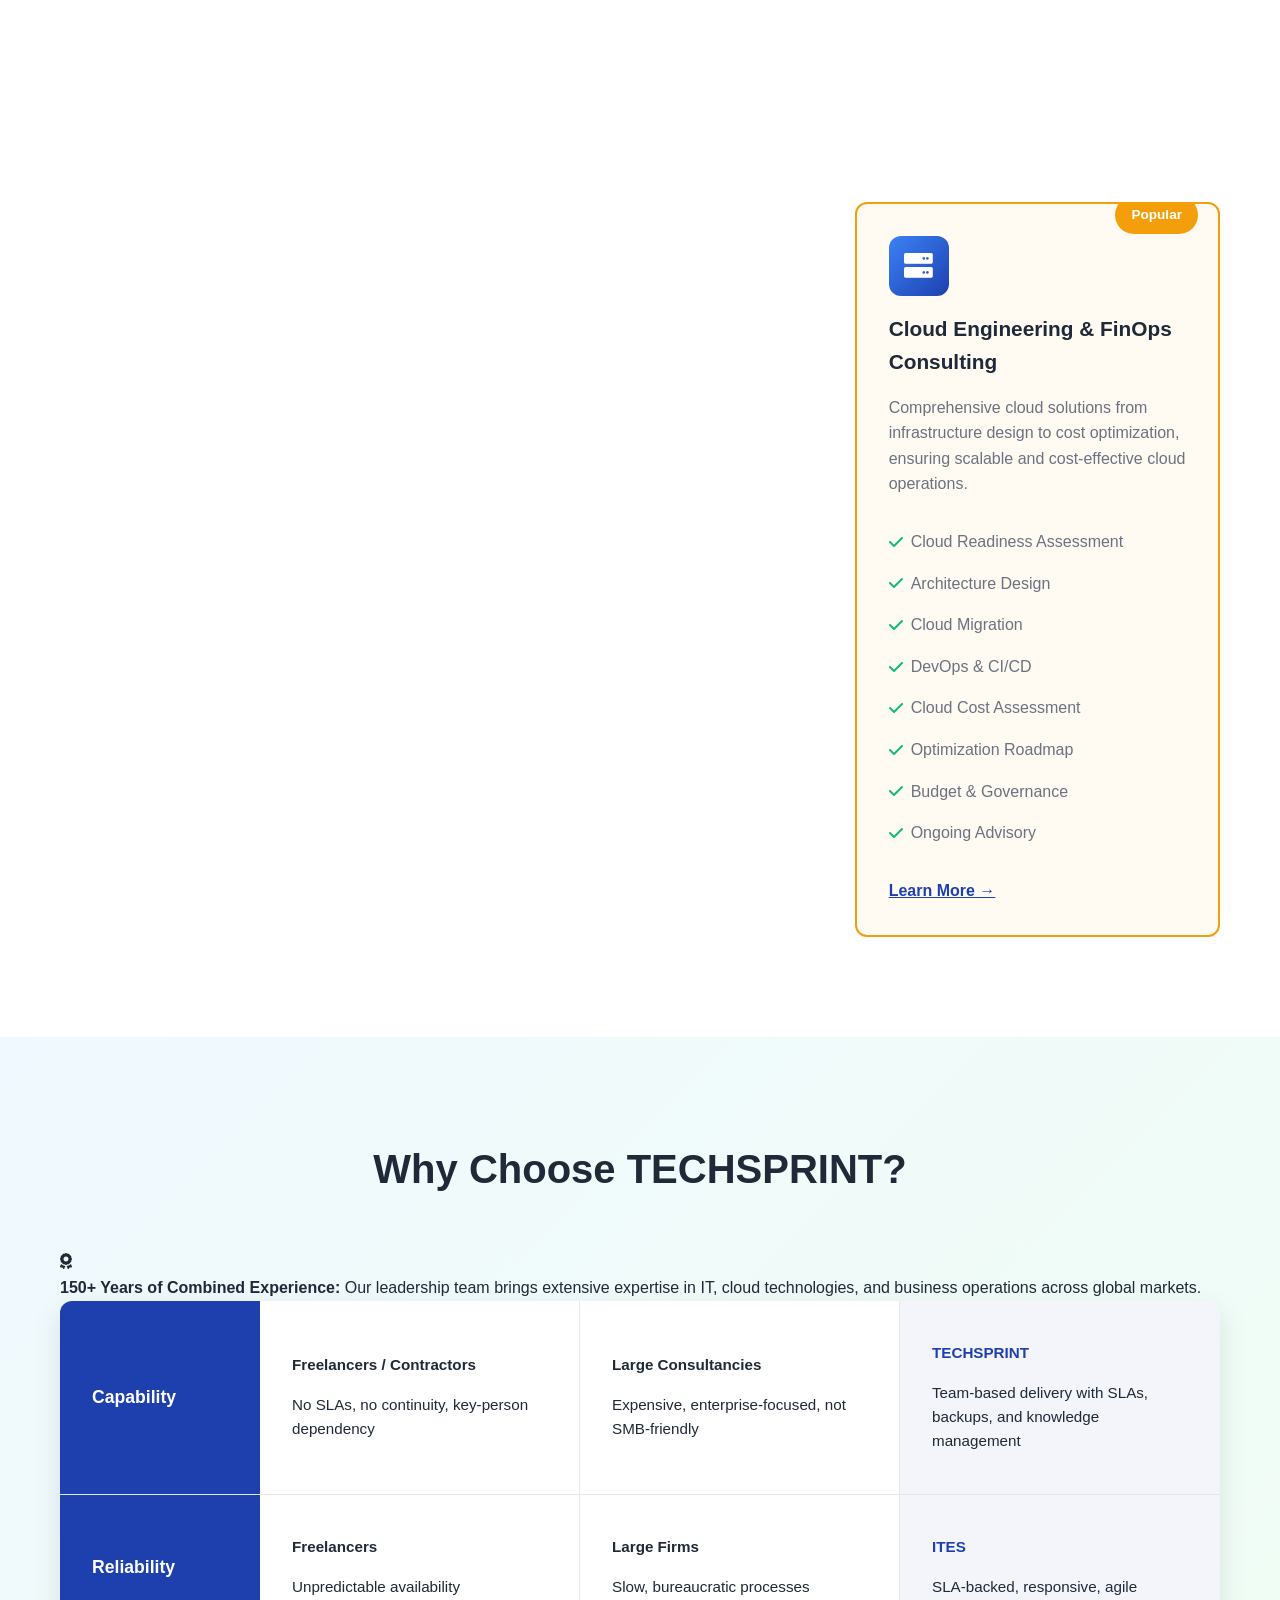
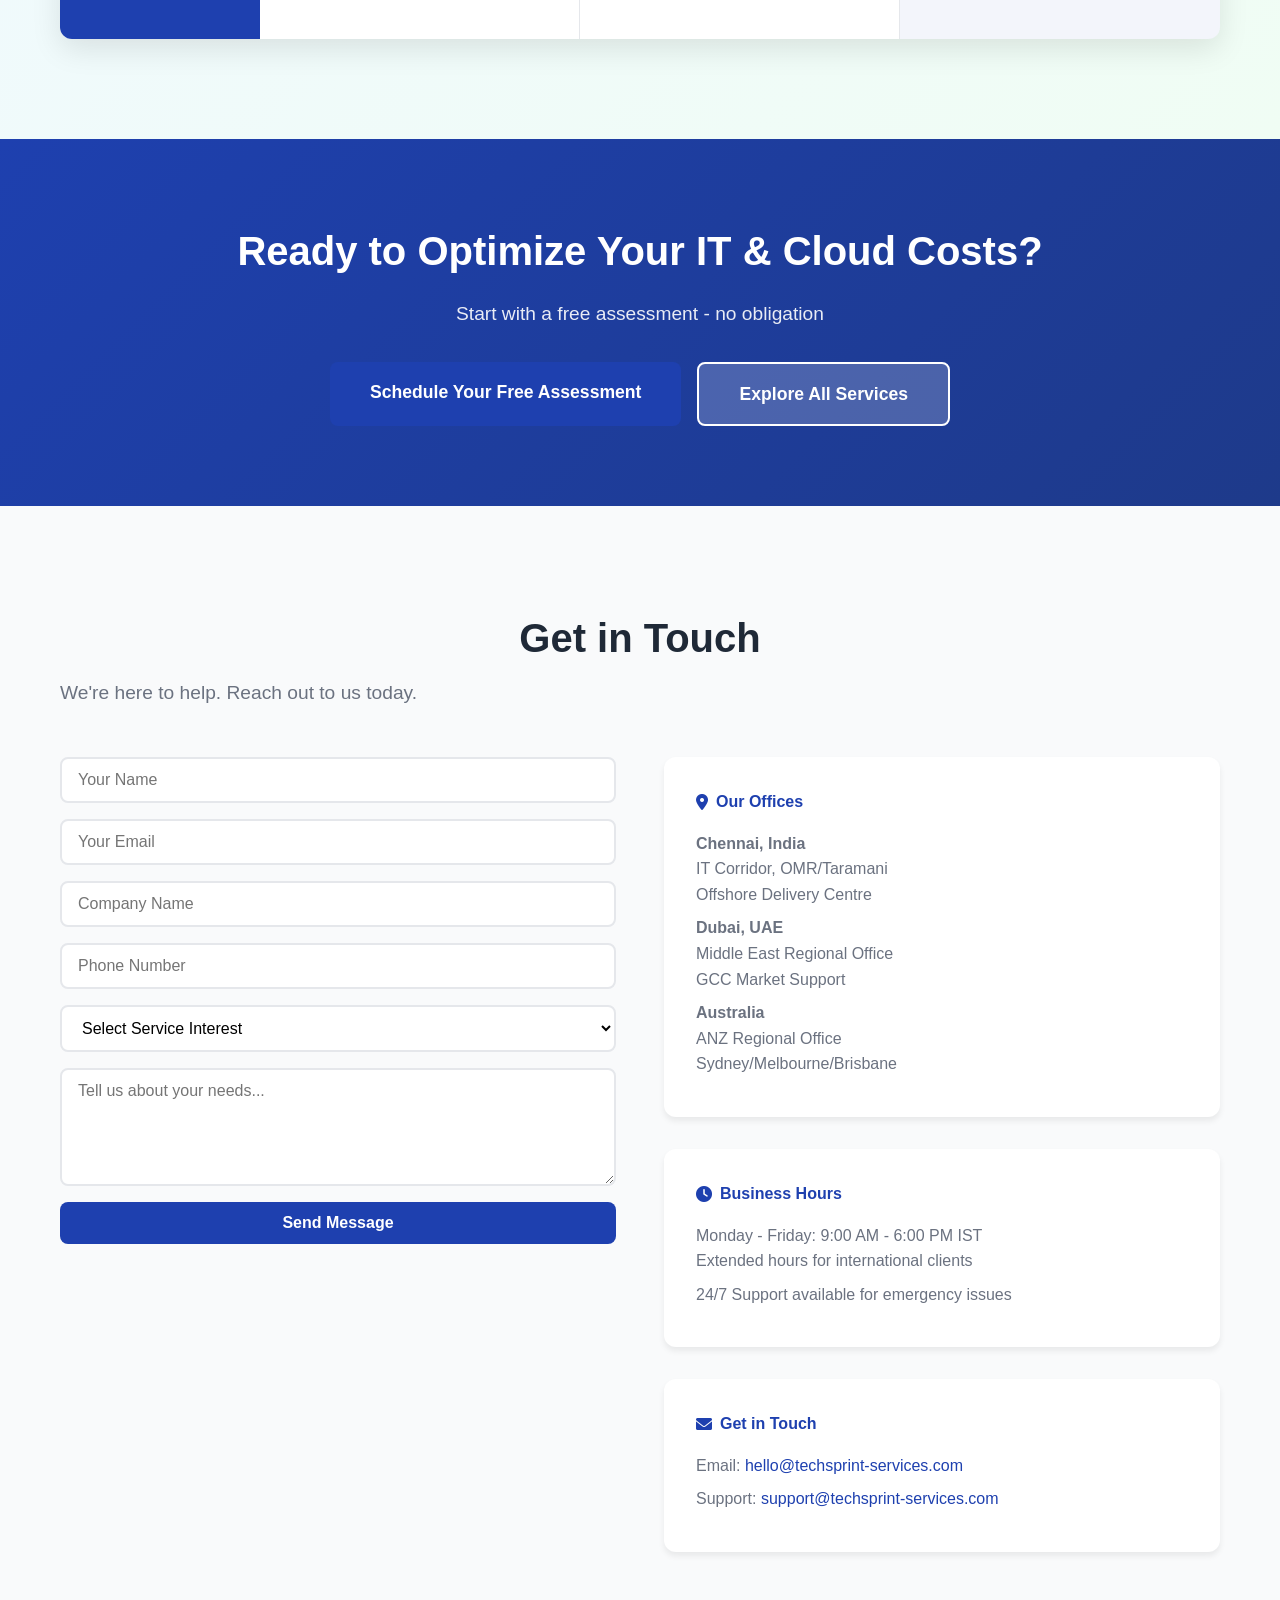
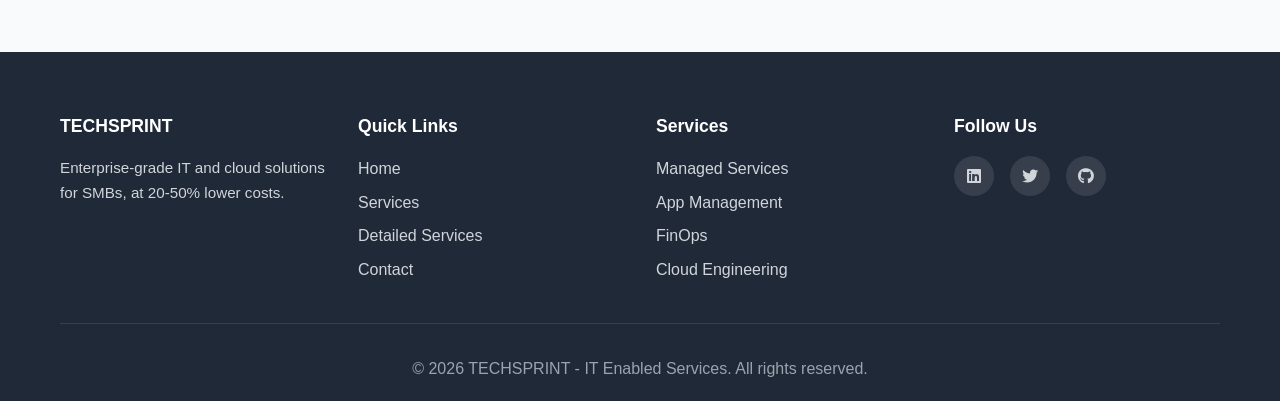
==== commit 4bf1e81b: "Updated the services section" ====
--- a/index.html
+++ b/index.html
@@ -85,111 +85,109 @@
             <p class="section-subtitle">Comprehensive IT solutions designed for SMBs</p>
             
             <div class="services-grid">
-                <div class="service-card">
-                    <div class="service-icon">
-                        <i class="fas fa-tools"></i>
-                    </div>
-                    <h3>IT Maintenance & Support</h3>
-                    <p>24/7 infrastructure monitoring, helpdesk support, and proactive issue resolution with defined SLAs.</p>
-                    <ul class="service-features">
-                        <li><i class="fas fa-check"></i> Infrastructure Monitoring</li>
-                        <li><i class="fas fa-check"></i> Helpdesk & Support</li>
+
+                <div class="service-card">
+                    <div class="service-icon">
+                        <i class="fas fa-laptop-code"></i>
+                    </div>
+                    <h3>Web Development</h3>
+                    <p>Custom web applications built with modern frameworks. Starter, Standard, and Pro tiers to match your needs.</p>
+                    <ul class="service-features">
+                        <li><i class="fas fa-check"></i> Template-Based Starter Apps</li>
+                        <li><i class="fas fa-check"></i> Custom Development</li>
+                        <li><i class="fas fa-check"></i> Full-Stack Integration</li>
+                        <li><i class="fas fa-check"></i> Post-Launch Support</li>
+                    </ul>
+                    <a href="services.html#web-development" class="btn btn-link">Learn More →</a>
+                </div>
+
+                <div class="service-card">
+                    <div class="service-icon">
+                        <i class="fas fa-bullhorn"></i>
+                    </div>
+                    <h3>Digital Marketing</h3>
+                    <p>Comprehensive digital marketing strategies to boost your online presence and drive business growth.</p>
+                    <ul class="service-features">
+                        <li><i class="fas fa-check"></i> SEO & SEM Campaigns</li>
+                        <li><i class="fas fa-check"></i> Social Media Management</li>
+                        <li><i class="fas fa-check"></i> Content Marketing</li>
+                        <li><i class="fas fa-check"></i> Analytics & Reporting</li>
+                    </ul>
+                    <a href="services.html#digital-marketing" class="btn btn-link">Learn More →</a>
+                </div>
+
+                <div class="service-card">
+                    <div class="service-icon">
+                        <i class="fas fa-calculator"></i>
+                    </div>
+                    <h3>Zoho Books Services</h3>
+                    <p>Complete accounting and bookkeeping solutions to streamline your financial operations and ensure compliance.</p>
+                    <ul class="service-features">
+                        <li><i class="fas fa-check"></i> System Implementation</li>
+                        <li><i class="fas fa-check"></i> Customization & Integration</li>
+                        <li><i class="fas fa-check"></i> Training & Support</li>
+                        <li><i class="fas fa-check"></i> Managed Bookkeeping</li>
+                    </ul>
+                    <a href="services.html#zoho-books" class="btn btn-link">Learn More →</a>
+                </div>
+
+                <div class="service-card">
+                    <div class="service-icon">
+                        <i class="fas fa-shopping-cart"></i>
+                    </div>
+                    <h3>Shopify Services</h3>
+                    <p>End-to-end e-commerce solutions to build, customize, and scale your online store with Shopify.</p>
+                    <ul class="service-features">
+                        <li><i class="fas fa-check"></i> Store Setup & Launch</li>
+                        <li><i class="fas fa-check"></i> Theme Customization</li>
+                        <li><i class="fas fa-check"></i> App Development</li>
+                        <li><i class="fas fa-check"></i> Marketing Automation</li>
+                    </ul>
+                    <a href="services.html#shopify" class="btn btn-link">Learn More →</a>
+                </div>
+
+                <div class="service-card">
+                    <div class="service-icon">
+                        <i class="fas fa-cog"></i>
+                    </div>
+                    <h3>Managed Services</h3>
+                    <p>Comprehensive IT management and support services ensuring optimal performance, security, and reliability for your business operations.</p>
+                    <ul class="service-features">
+                        <li><i class="fas fa-check"></i> 24/7 Infrastructure Monitoring</li>
+                        <li><i class="fas fa-check"></i> Helpdesk & Technical Support</li>
                         <li><i class="fas fa-check"></i> System Administration</li>
                         <li><i class="fas fa-check"></i> Security Operations</li>
-                    </ul>
-                    <a href="services.html#it-support" class="btn btn-link">Learn More →</a>
-                </div>
-
-                <div class="service-card">
-                    <div class="service-icon">
-                        <i class="fas fa-code-branch"></i>
-                    </div>
-                    <h3>Application Change Management</h3>
-                    <p>Bug fixes, enhancements, and release management for your business applications.</p>
-                    <ul class="service-features">
-                        <li><i class="fas fa-check"></i> Bug Fixes & Incident Resolution</li>
-                        <li><i class="fas fa-check"></i> Feature Enhancements</li>
-                        <li><i class="fas fa-check"></i> Release Management</li>
-                        <li><i class="fas fa-check"></i> Testing & QA</li>
-                    </ul>
-                    <a href="services.html#app-management" class="btn btn-link">Learn More →</a>
+                        <li><i class="fas fa-check"></i> Proactive Maintenance</li>
+                        <li><i class="fas fa-check"></i> SLA-Based Delivery</li>
+                    </ul>
+                    <a href="services.html#managed-services" class="btn btn-link">Learn More →</a>
                 </div>
 
                 <div class="service-card featured">
                     <div class="badge">Popular</div>
                     <div class="service-icon">
-                        <i class="fas fa-wallet"></i>
-                    </div>
-                    <h3>FinOps Consulting</h3>
-                    <p>Optimize your cloud spending and reduce costs by 20-40% without compromising performance.</p>
-                    <ul class="service-features">
+                        <i class="fas fa-server"></i>
+                    </div>
+                    <h3>Cloud Engineering & FinOps Consulting</h3>
+                    <p>Comprehensive cloud solutions from infrastructure design to cost optimization, ensuring scalable and cost-effective cloud operations.</p>
+                    <ul class="service-features">
+                        <li><i class="fas fa-check"></i> Cloud Readiness Assessment</li>
+                        <li><i class="fas fa-check"></i> Architecture Design</li>
+                        <li><i class="fas fa-check"></i> Cloud Migration</li>
+                        <li><i class="fas fa-check"></i> DevOps & CI/CD</li>
                         <li><i class="fas fa-check"></i> Cloud Cost Assessment</li>
                         <li><i class="fas fa-check"></i> Optimization Roadmap</li>
                         <li><i class="fas fa-check"></i> Budget & Governance</li>
                         <li><i class="fas fa-check"></i> Ongoing Advisory</li>
                     </ul>
-                    <a href="services.html#finops" class="btn btn-link">Learn More →</a>
-                </div>
-
-                <div class="service-card">
-                    <div class="service-icon">
-                        <i class="fas fa-server"></i>
-                    </div>
-                    <h3>Cloud Engineering Consulting</h3>
-                    <p>Design, migrate, and optimize your cloud infrastructure on AWS, Azure, or GCP.</p>
-                    <ul class="service-features">
-                        <li><i class="fas fa-check"></i> Cloud Readiness Assessment</li>
-                        <li><i class="fas fa-check"></i> Architecture Design</li>
-                        <li><i class="fas fa-check"></i> Cloud Migration</li>
-                        <li><i class="fas fa-check"></i> DevOps & CI/CD</li>
-                    </ul>
-                    <a href="services.html#cloud-engineering" class="btn btn-link">Learn More →</a>
-                </div>
-
-                <div class="service-card">
-                    <div class="service-icon">
-                        <i class="fas fa-laptop-code"></i>
-                    </div>
-                    <h3>Web Development</h3>
-                    <p>Custom web applications built with modern frameworks. Starter, Standard, and Pro tiers to match your needs.</p>
-                    <ul class="service-features">
-                        <li><i class="fas fa-check"></i> Template-Based Starter Apps</li>
-                        <li><i class="fas fa-check"></i> Custom Development</li>
-                        <li><i class="fas fa-check"></i> Full-Stack Integration</li>
-                        <li><i class="fas fa-check"></i> Post-Launch Support</li>
-                    </ul>
-                    <a href="services.html#web-development" class="btn btn-link">Learn More →</a>
-                </div>
-
-                <div class="service-card">
-                    <div class="service-icon">
-                        <i class="fas fa-calculator"></i>
-                    </div>
-                    <h3>Zoho Books Services</h3>
-                    <p>Complete accounting and bookkeeping solutions to streamline your financial operations and ensure compliance.</p>
-                    <ul class="service-features">
-                        <li><i class="fas fa-check"></i> System Implementation</li>
-                        <li><i class="fas fa-check"></i> Customization & Integration</li>
-                        <li><i class="fas fa-check"></i> Training & Support</li>
-                        <li><i class="fas fa-check"></i> Managed Bookkeeping</li>
-                    </ul>
-                    <a href="services.html#zoho-books" class="btn btn-link">Learn More →</a>
-                </div>
-
-                <div class="service-card">
-                    <div class="service-icon">
-                        <i class="fas fa-shopping-cart"></i>
-                    </div>
-                    <h3>Shopify Services</h3>
-                    <p>End-to-end e-commerce solutions to build, customize, and scale your online store with Shopify.</p>
-                    <ul class="service-features">
-                        <li><i class="fas fa-check"></i> Store Setup & Launch</li>
-                        <li><i class="fas fa-check"></i> Theme Customization</li>
-                        <li><i class="fas fa-check"></i> App Development</li>
-                        <li><i class="fas fa-check"></i> Marketing Automation</li>
-                    </ul>
-                    <a href="services.html#shopify" class="btn btn-link">Learn More →</a>
-                </div>
+                    <a href="services.html#cloud-finops" class="btn btn-link">Learn More →</a>
+                </div>
+
+
+
+ 
+
+
             </div>
         </div>
     </section>
@@ -198,6 +196,11 @@
     <section id="why-us" class="why-us">
         <div class="container">
             <h2>Why Choose TECHSPRINT?</h2>
+            
+            <div class="experience-highlight">
+                <i class="fas fa-award"></i>
+                <p><strong>150+ Years of Combined Experience:</strong> Our leadership team brings extensive expertise in IT, cloud technologies, and business operations across global markets.</p>
+            </div>
             
             <div class="comparison-table">
                 <div class="comparison-row">
@@ -221,25 +224,6 @@
                 </div>
                 <div class="comparison-row">
                     <div class="comparison-label">
-                        <h4>Cost</h4>
-                    </div>
-                    <div class="comparison-items">
-                        <div class="item">
-                            <p><strong>Freelancers</strong></p>
-                            <p>Cheap but risky quality</p>
-                        </div>
-                        <div class="item">
-                            <p><strong>Large Consultancies</strong></p>
-                            <p>AUD 15,000-22,000/month per resource</p>
-                        </div>
-                        <div class="item highlight-item">
-                            <p><strong>ITES</strong></p>
-                            <p>AUD 8,000-12,000/month (40-50% less)</p>
-                        </div>
-                    </div>
-                </div>
-                <div class="comparison-row">
-                    <div class="comparison-label">
                         <h4>Reliability</h4>
                     </div>
                     <div class="comparison-items">
@@ -257,120 +241,6 @@
                         </div>
                     </div>
                 </div>
-            </div>
-        </div>
-    </section>
-
-    <!-- Team & Expertise -->
-    <section class="team">
-        <div class="container">
-            <h2>Our Team</h2>
-            <p class="section-subtitle">Experienced leaders across IT, Cloud, and FinOps</p>
-            
-            <div class="team-grid">
-                <div class="team-member">
-                    <div class="member-icon">
-                        <i class="fas fa-user-tie"></i>
-                    </div>
-                    <h4>Person-A</h4>
-                    <p>Managing Director & COO</p>
-                    <p class="member-bio">FinOps lead. Manages day-to-day operations and cloud cost optimization initiatives.</p>
-                </div>
-
-                <div class="team-member">
-                    <div class="member-icon">
-                        <i class="fas fa-user-tie"></i>
-                    </div>
-                    <h4>Partner-B</h4>
-                    <p>Director - India Operations</p>
-                    <p class="member-bio">Leads India market expansion and business development across key cities.</p>
-                </div>
-
-                <div class="team-member">
-                    <div class="member-icon">
-                        <i class="fas fa-user-tie"></i>
-                    </div>
-                    <h4>Partner-C</h4>
-                    <p>Director - Middle East region</p>
-                    <p class="member-bio">Manages GCC market presence and drives partnerships across UAE, Saudi Arabia, and Qatar.</p>
-                </div>
-
-                <div class="team-member">
-                    <div class="member-icon">
-                        <i class="fas fa-user-tie"></i>
-                    </div>
-                    <h4>Partner-D</h4>
-                    <p>Director - Australia & NZ</p>
-                    <p class="member-bio">Leads ANZ market development and manages Australian client relationships.</p>
-                </div>
-            </div>
-
-            <div class="expertise-section">
-                <h3>Technical Expertise</h3>
-                <div class="expertise-grid">
-                    <div class="expertise-item">
-                        <h4>Cloud Platforms</h4>
-                        <p>AWS, Microsoft Azure, Google Cloud Platform</p>
-                    </div>
-                    <div class="expertise-item">
-                        <h4>Development</h4>
-                        <p>.NET, Java, Python, PHP, Node.js</p>
-                    </div>
-                    <div class="expertise-item">
-                        <h4>DevOps</h4>
-                        <p>Docker, Kubernetes, Terraform, CI/CD</p>
-                    </div>
-                    <div class="expertise-item">
-                        <h4>Databases</h4>
-                        <p>SQL Server, PostgreSQL, MySQL, Oracle</p>
-                    </div>
-                    <div class="expertise-item">
-                        <h4>FinOps Tools</h4>
-                        <p>AWS Cost Explorer, Azure Cost Management, CloudHealth</p>
-                    </div>
-                    <div class="expertise-item">
-                        <h4>Certifications</h4>
-                        <p>AWS, Azure, GCP, ITIL, ISO 27001</p>
-                    </div>
-                </div>
-            </div>
-        </div>
-    </section>
-
-    <!-- Pricing Preview -->
-    <section class="pricing">
-        <div class="container">
-            <h2>Transparent Pricing</h2>
-            <p class="section-subtitle">30-50% cost savings vs. local market rates</p>
-            
-            <div class="pricing-grid">
-                <div class="pricing-card">
-                    <h3>Australia</h3>
-                    <p class="region-rate">AUD 8,000 - 12,000 <span>/month</span></p>
-                    <p class="region-subtitle">per resource</p>
-                    <p class="comparison">vs. AUD 15,000 - 22,000 locally</p>
-                    <p class="savings">Save 40-50%</p>
-                </div>
-
-                <div class="pricing-card">
-                    <h3>Middle East (UAE)</h3>
-                    <p class="region-rate">AED 12,000 - 18,000 <span>/month</span></p>
-                    <p class="region-subtitle">per resource</p>
-                    <p class="comparison">vs. AED 22,000 - 30,000 locally</p>
-                    <p class="savings">Save 40-50%</p>
-                </div>
-
-                <div class="pricing-card">
-                    <h3>India</h3>
-                    <p class="region-rate">₹50,000 - ₹1,00,000 <span>/month</span></p>
-                    <p class="region-subtitle">per resource</p>
-                    <p class="comparison">vs. ₹60,000 - ₹1,50,000 locally</p>
-                    <p class="savings">Save 15-25%</p>
-                </div>
-            </div>
-
-            <div class="pricing-note">
-                <p><i class="fas fa-info-circle"></i> Rates are flexible based on skill level, engagement scope, and project requirements. Contact us for a custom quote.</p>
             </div>
         </div>
     </section>
@@ -411,7 +281,7 @@
                         <div class="form-group">
                             <select required>
                                 <option value="">Select Service Interest</option>
-                                <option value="it-support">IT Maintenance & Support</option>
+                                <option value="managed-services">Managed Services</option>
                                 <option value="app-management">Application Management</option>
                                 <option value="finops">FinOps Consulting</option>
                                 <option value="cloud-engineering">Cloud Engineering</option>
@@ -469,7 +339,7 @@
                 <div class="footer-section">
                     <h4>Services</h4>
                     <ul>
-                        <li><a href="services.html#it-support">IT Support</a></li>
+                        <li><a href="services.html#managed-services">Managed Services</a></li>
                         <li><a href="services.html#app-management">App Management</a></li>
                         <li><a href="services.html#finops">FinOps</a></li>
                         <li><a href="services.html#cloud-engineering">Cloud Engineering</a></li>
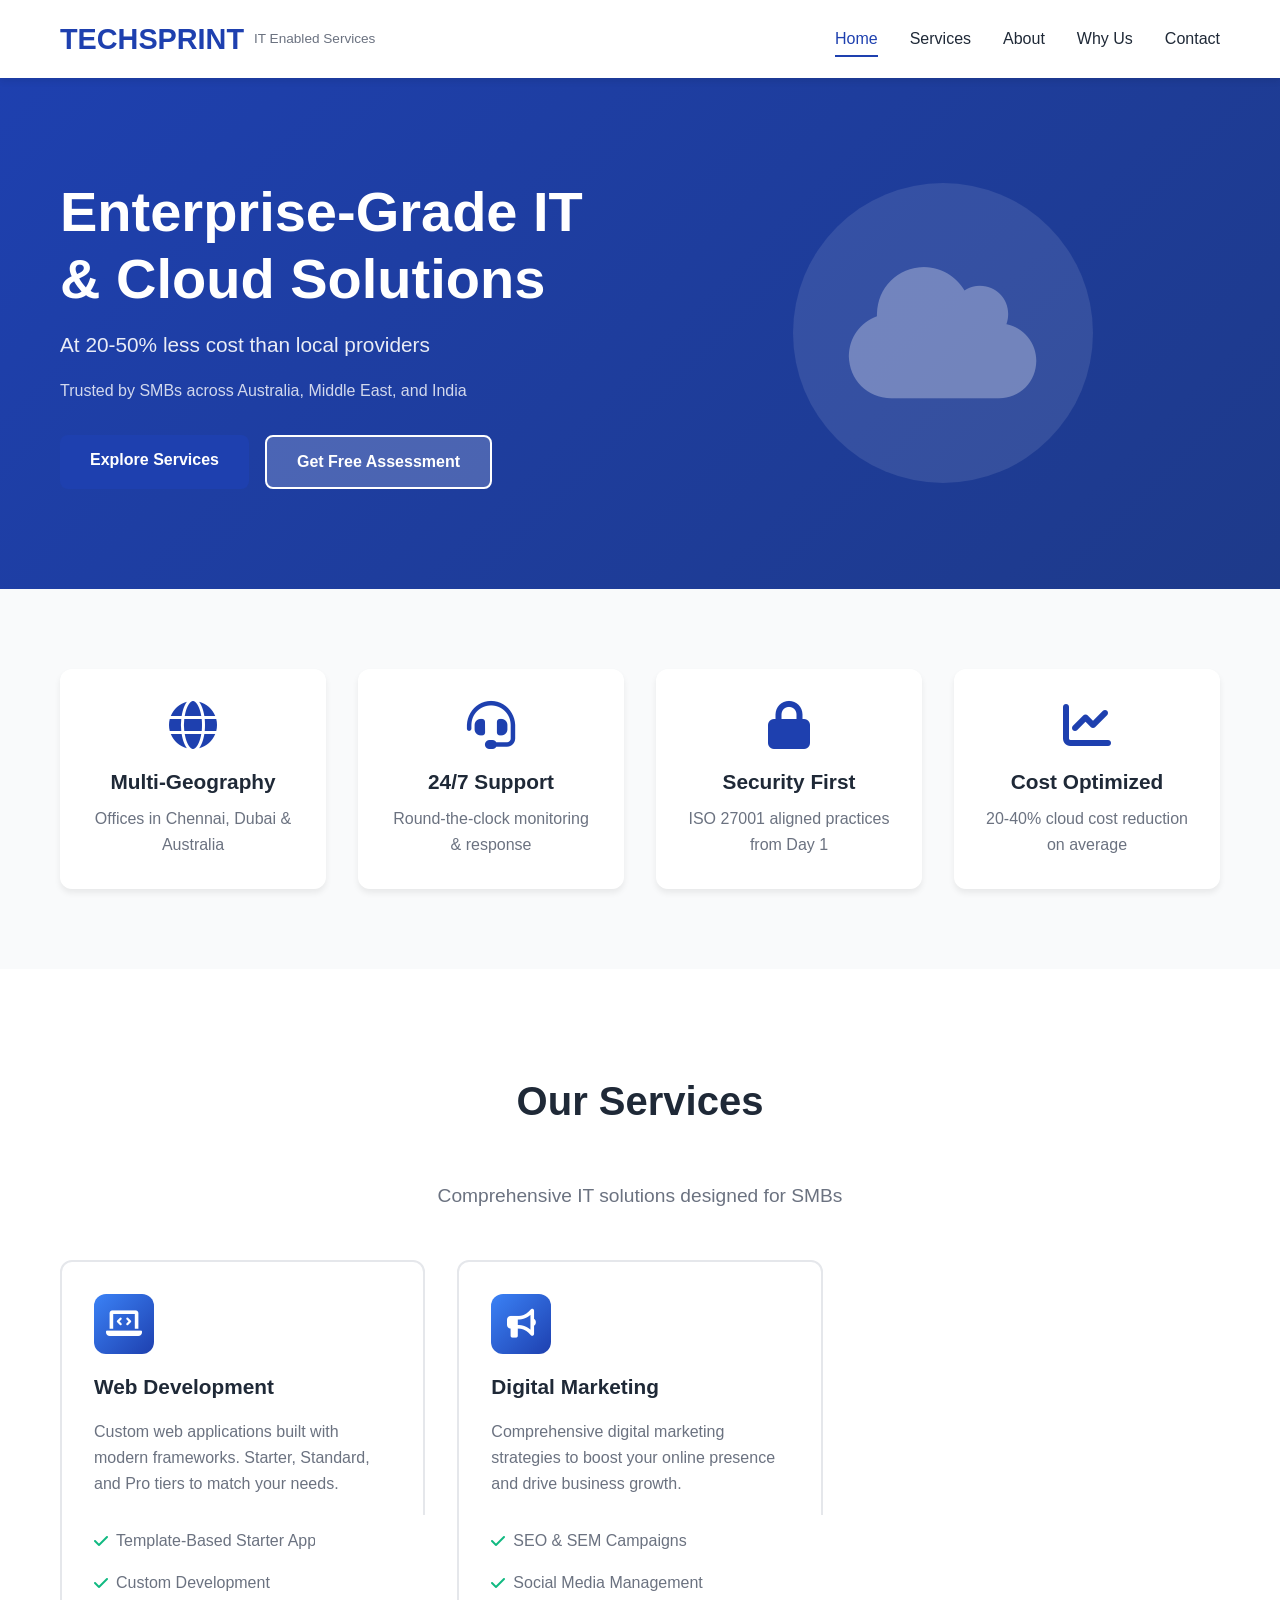
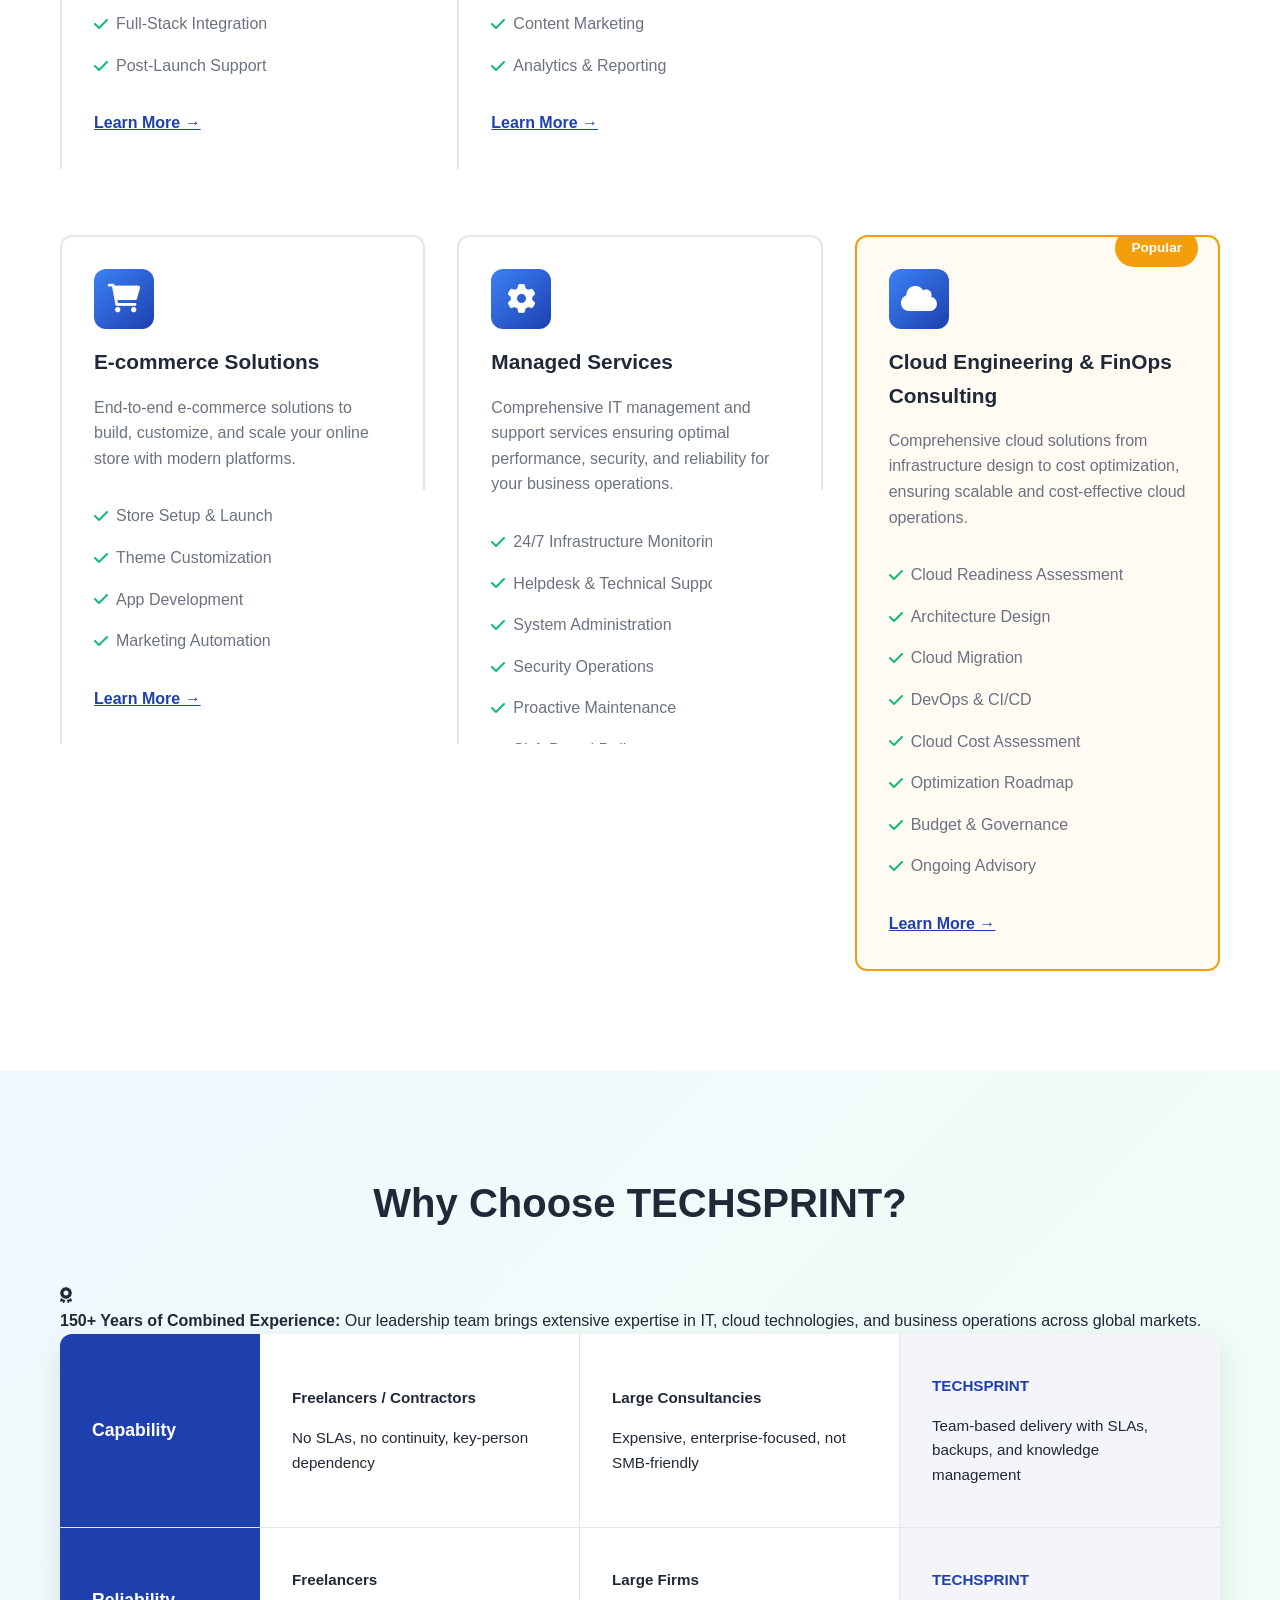
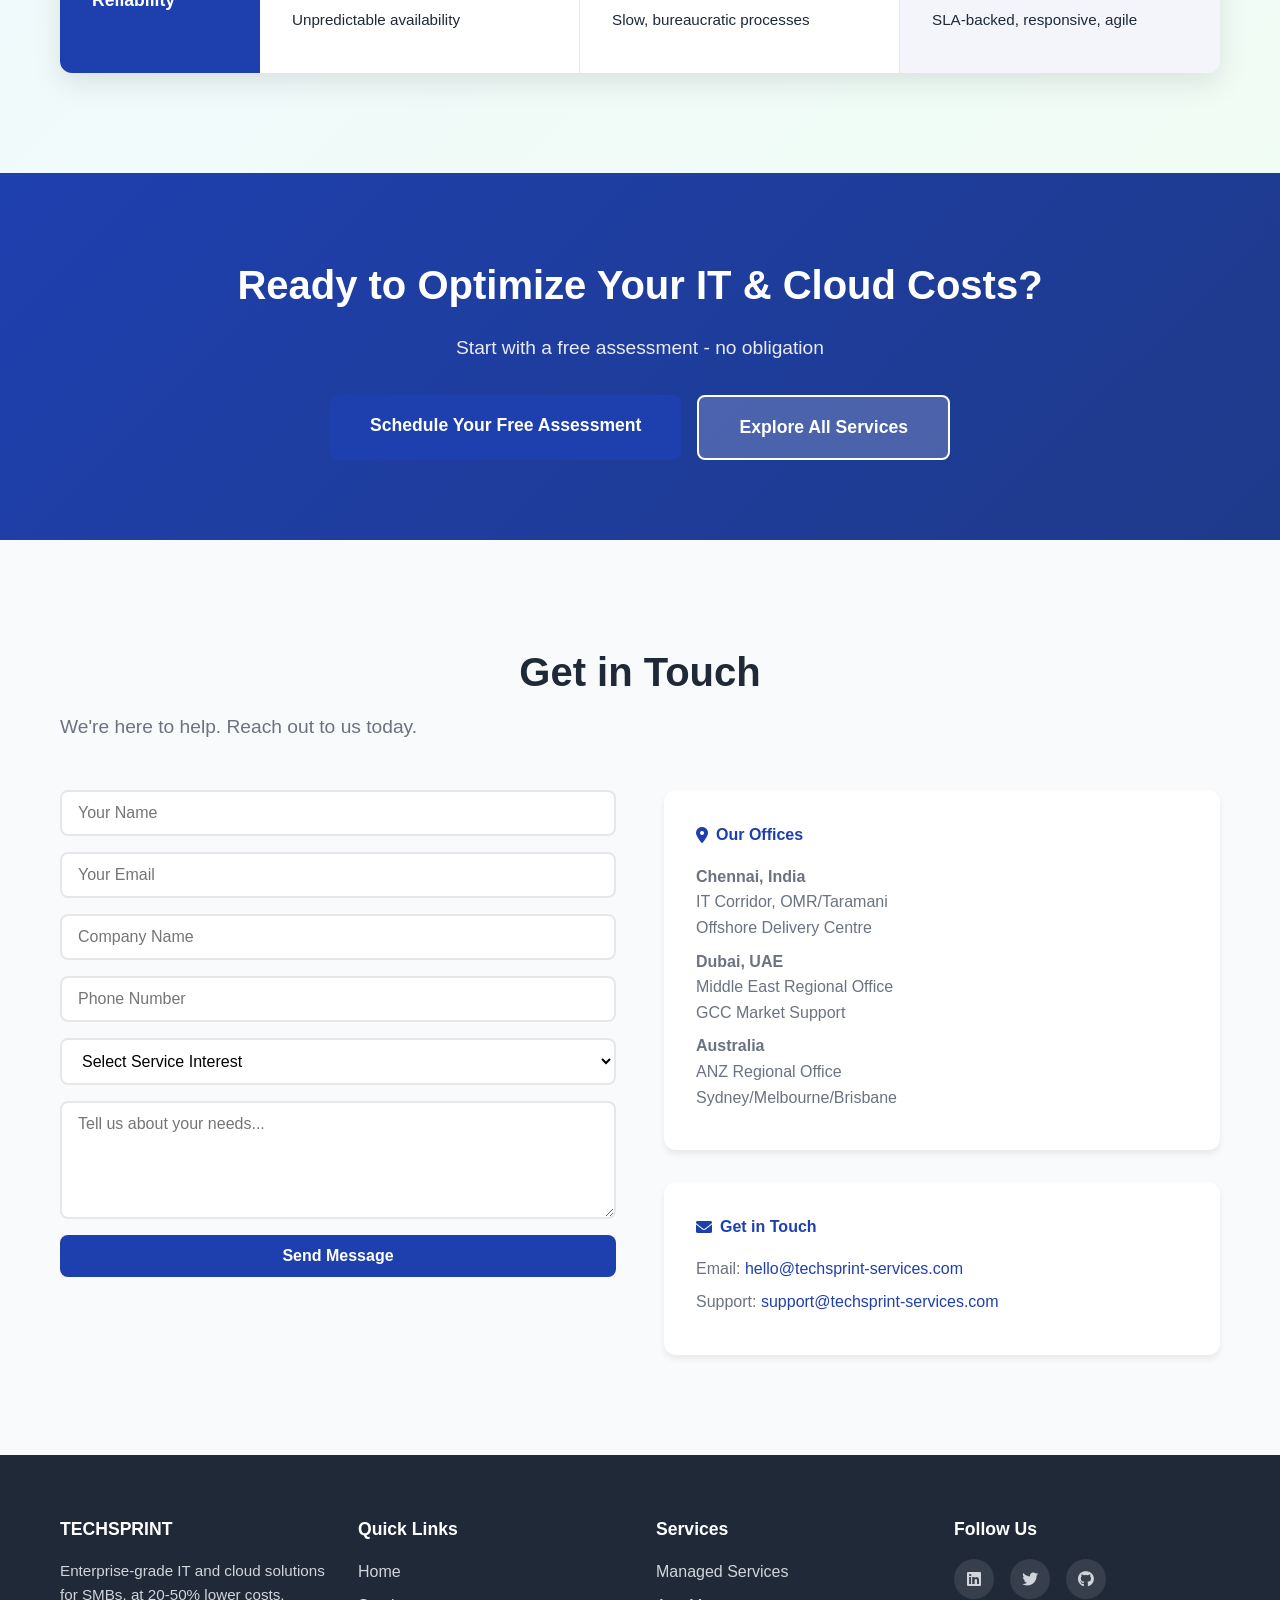
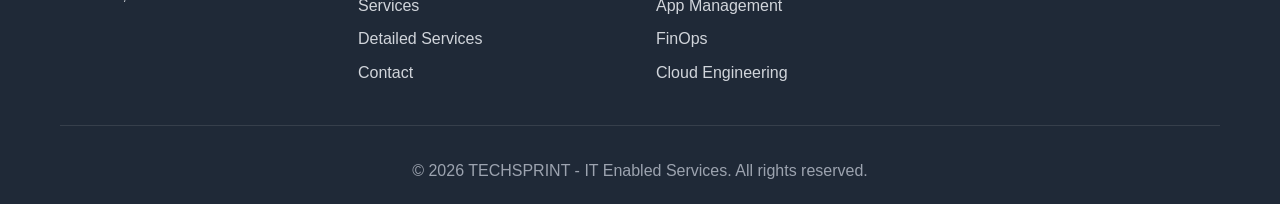
==== commit 718ee8e2: "Rearranged the services section" ====
--- a/index.html
+++ b/index.html
@@ -120,7 +120,7 @@
                     <div class="service-icon">
                         <i class="fas fa-calculator"></i>
                     </div>
-                    <h3>Zoho Books Services</h3>
+                    <h3>Accounting & Bookkeeping Solutions</h3>
                     <p>Complete accounting and bookkeeping solutions to streamline your financial operations and ensure compliance.</p>
                     <ul class="service-features">
                         <li><i class="fas fa-check"></i> System Implementation</li>
@@ -128,22 +128,22 @@
                         <li><i class="fas fa-check"></i> Training & Support</li>
                         <li><i class="fas fa-check"></i> Managed Bookkeeping</li>
                     </ul>
-                    <a href="services.html#zoho-books" class="btn btn-link">Learn More →</a>
+                    <a href="services.html#accounting-bookkeeping" class="btn btn-link">Learn More →</a>
                 </div>
 
                 <div class="service-card">
                     <div class="service-icon">
                         <i class="fas fa-shopping-cart"></i>
                     </div>
-                    <h3>Shopify Services</h3>
-                    <p>End-to-end e-commerce solutions to build, customize, and scale your online store with Shopify.</p>
+                    <h3>E-commerce Solutions</h3>
+                    <p>End-to-end e-commerce solutions to build, customize, and scale your online store with modern platforms.</p>
                     <ul class="service-features">
                         <li><i class="fas fa-check"></i> Store Setup & Launch</li>
                         <li><i class="fas fa-check"></i> Theme Customization</li>
                         <li><i class="fas fa-check"></i> App Development</li>
                         <li><i class="fas fa-check"></i> Marketing Automation</li>
                     </ul>
-                    <a href="services.html#shopify" class="btn btn-link">Learn More →</a>
+                    <a href="services.html#ecommerce" class="btn btn-link">Learn More →</a>
                 </div>
 
                 <div class="service-card">
@@ -166,7 +166,7 @@
                 <div class="service-card featured">
                     <div class="badge">Popular</div>
                     <div class="service-icon">
-                        <i class="fas fa-server"></i>
+                        <i class="fas fa-cloud"></i>
                     </div>
                     <h3>Cloud Engineering & FinOps Consulting</h3>
                     <p>Comprehensive cloud solutions from infrastructure design to cost optimization, ensuring scalable and cost-effective cloud operations.</p>
@@ -182,12 +182,6 @@
                     </ul>
                     <a href="services.html#cloud-finops" class="btn btn-link">Learn More →</a>
                 </div>
-
-
-
- 
-
-
             </div>
         </div>
     </section>
@@ -236,7 +230,7 @@
                             <p>Slow, bureaucratic processes</p>
                         </div>
                         <div class="item highlight-item">
-                            <p><strong>ITES</strong></p>
+                            <p><strong>TECHSPRINT</strong></p>
                             <p>SLA-backed, responsive, agile</p>
                         </div>
                     </div>
@@ -304,12 +298,6 @@
                     </div>
 
                     <div class="contact-item">
-                        <h4><i class="fas fa-clock"></i> Business Hours</h4>
-                        <p>Monday - Friday: 9:00 AM - 6:00 PM IST<br>Extended hours for international clients</p>
-                        <p>24/7 Support available for emergency issues</p>
-                    </div>
-
-                    <div class="contact-item">
                         <h4><i class="fas fa-envelope"></i> Get in Touch</h4>
                         <p>Email: <a href="mailto:hello@techsprint-services.com">hello@techsprint-services.com</a></p>
                         <p>Support: <a href="mailto:support@techsprint-services.com">support@techsprint-services.com</a></p>
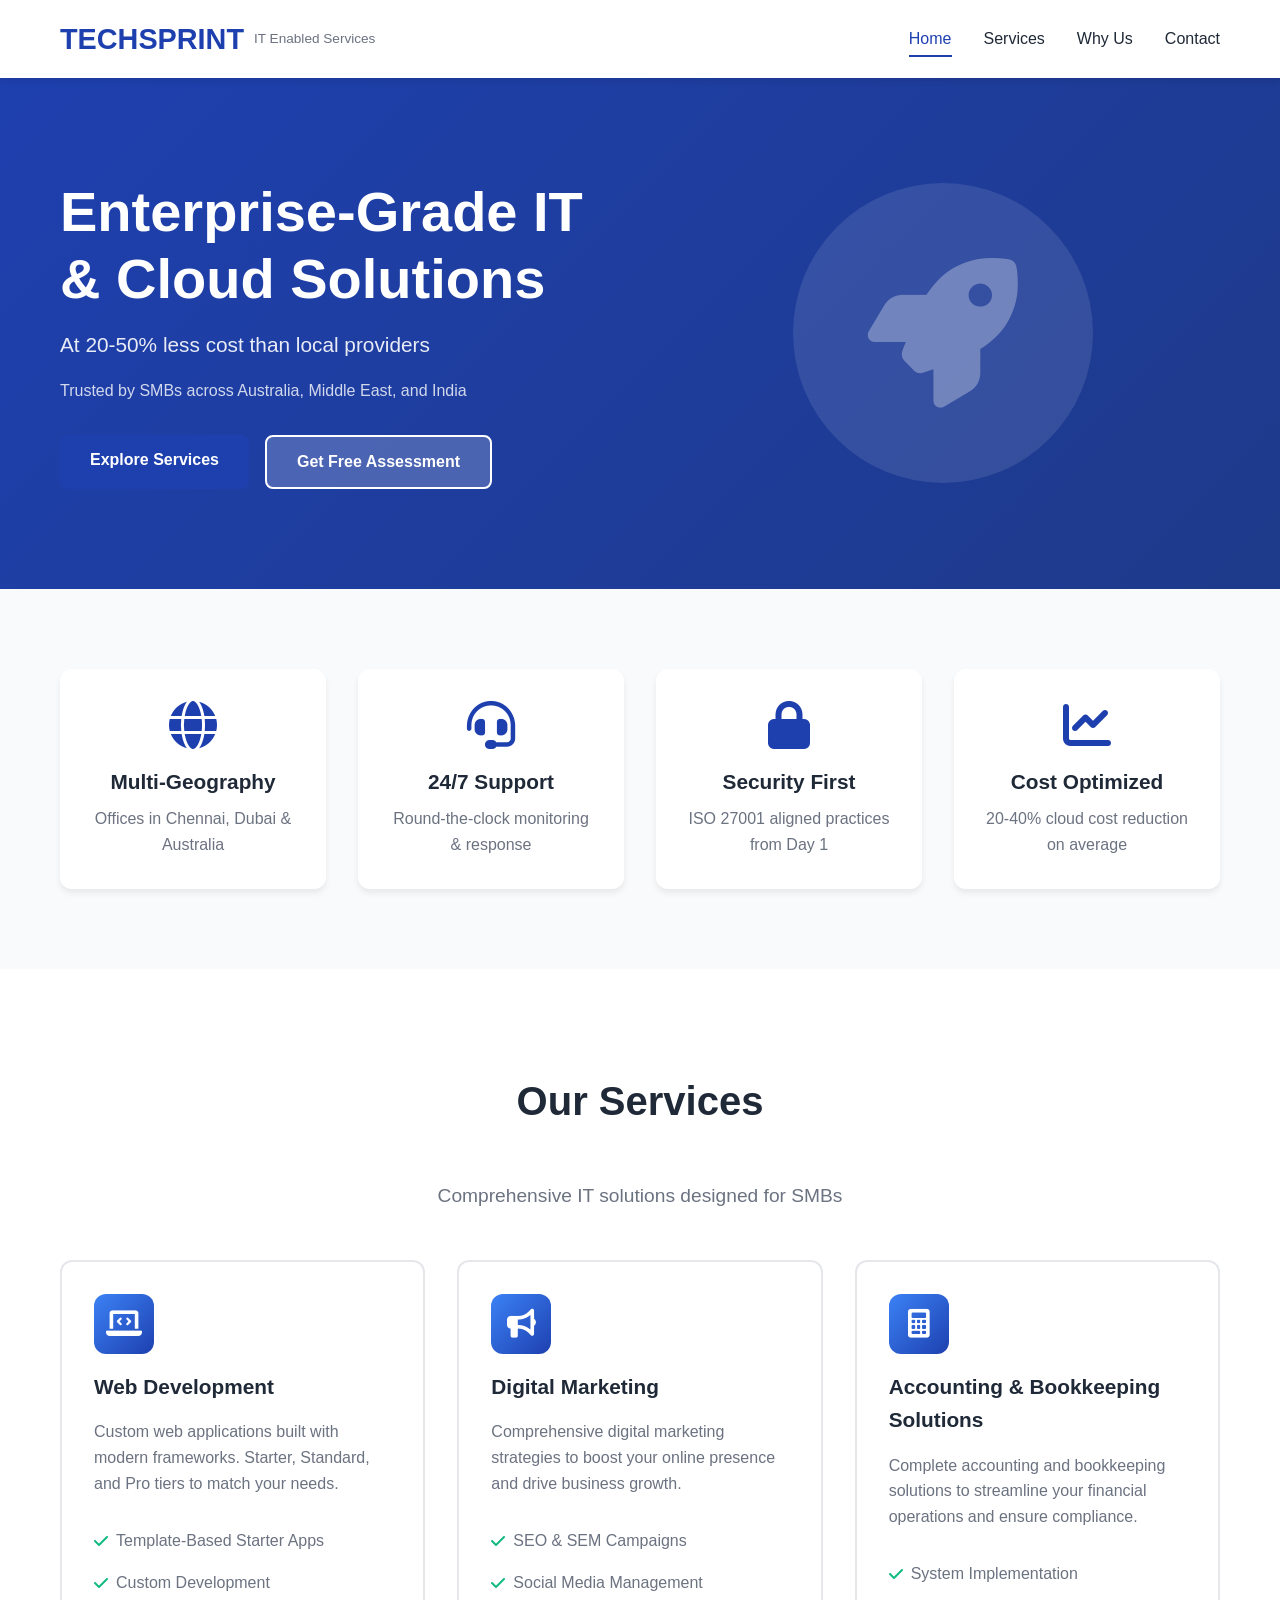
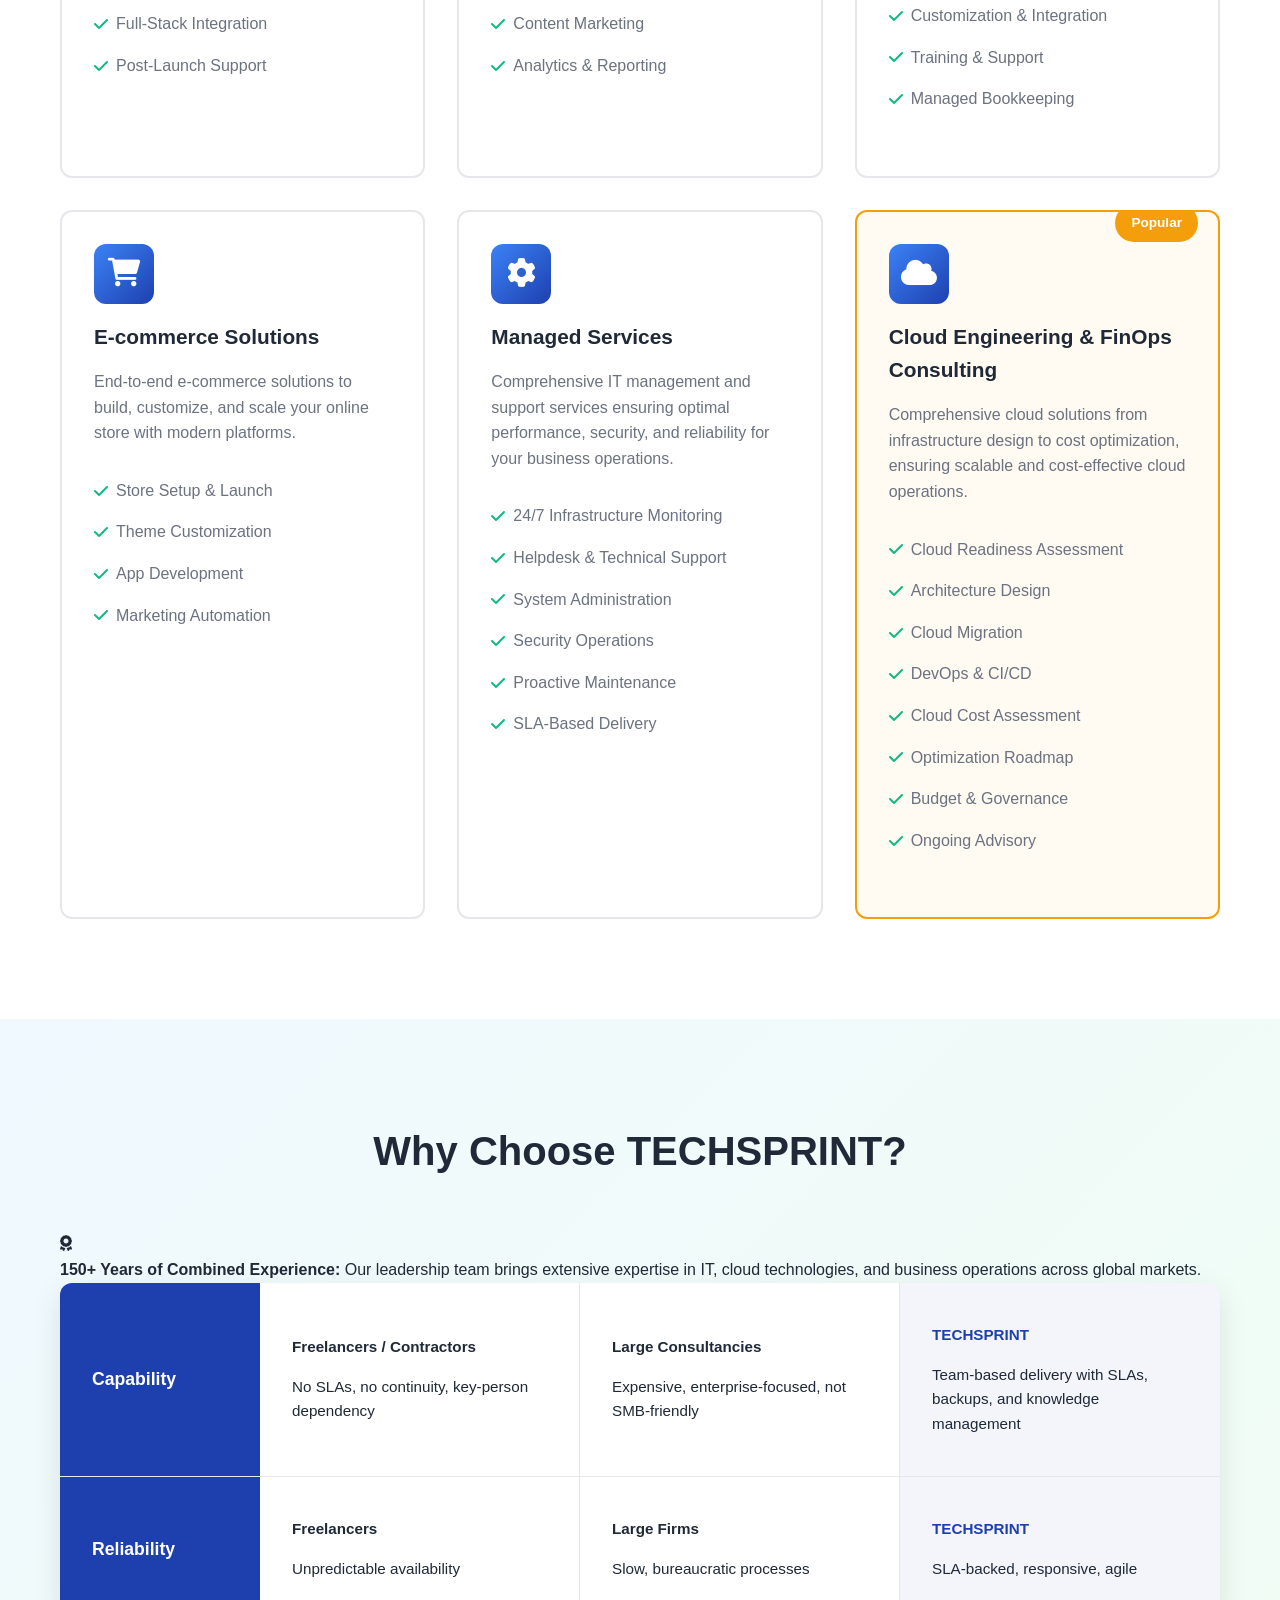
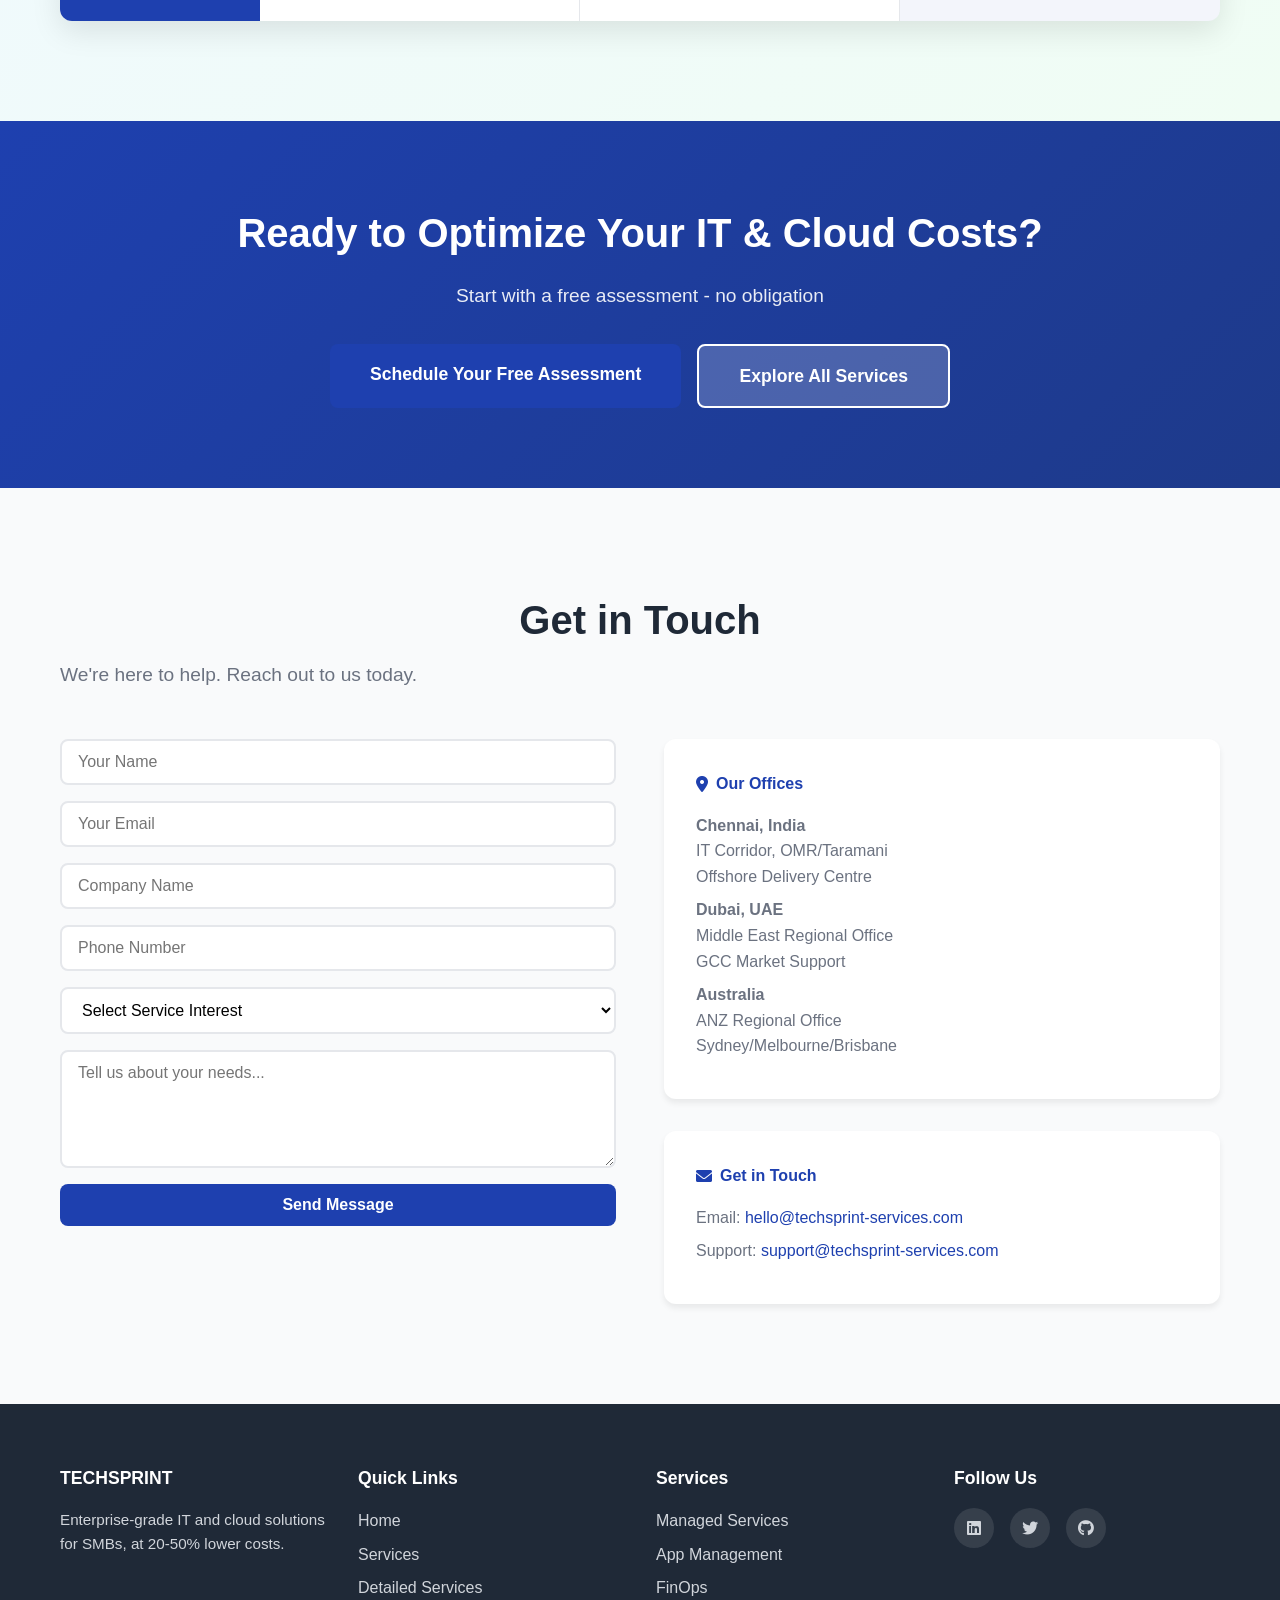
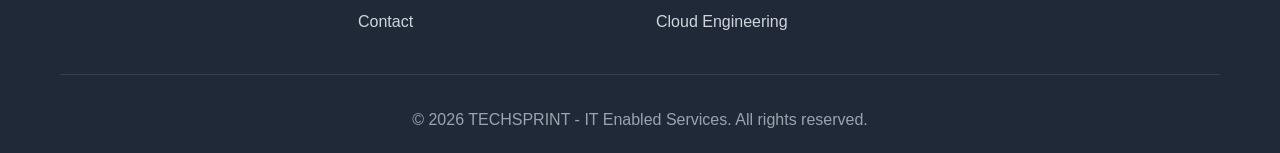
==== commit b87ffba9: "Added e-commerce platform details under 'platform-specific e-commerce services'" ====
--- a/index.html
+++ b/index.html
@@ -18,7 +18,6 @@
             <ul class="nav-links">
                 <li><a href="#home">Home</a></li>
                 <li><a href="#services">Services</a></li>
-                <li><a href="#about">About</a></li>
                 <li><a href="#why-us">Why Us</a></li>
                 <li><a href="#contact">Contact</a></li>
             </ul>
@@ -44,7 +43,7 @@
             </div>
             <div class="hero-image">
                 <div class="hero-icon">
-                    <i class="fas fa-cloud"></i>
+                    <i class="fas fa-rocket"></i>
                 </div>
             </div>
         </div>
@@ -86,7 +85,7 @@
             
             <div class="services-grid">
 
-                <div class="service-card">
+                <div class="service-card" onclick="window.location.href='services.html#web-development';" role="link" tabindex="0">
                     <div class="service-icon">
                         <i class="fas fa-laptop-code"></i>
                     </div>
@@ -98,10 +97,9 @@
                         <li><i class="fas fa-check"></i> Full-Stack Integration</li>
                         <li><i class="fas fa-check"></i> Post-Launch Support</li>
                     </ul>
-                    <a href="services.html#web-development" class="btn btn-link">Learn More →</a>
-                </div>
-
-                <div class="service-card">
+                </div>
+
+                <div class="service-card" onclick="window.location.href='services.html#digital-marketing';" role="link" tabindex="0">
                     <div class="service-icon">
                         <i class="fas fa-bullhorn"></i>
                     </div>
@@ -113,10 +111,9 @@
                         <li><i class="fas fa-check"></i> Content Marketing</li>
                         <li><i class="fas fa-check"></i> Analytics & Reporting</li>
                     </ul>
-                    <a href="services.html#digital-marketing" class="btn btn-link">Learn More →</a>
-                </div>
-
-                <div class="service-card">
+                </div>
+
+                <div class="service-card" onclick="window.location.href='services.html#accounting-bookkeeping';" role="link" tabindex="0">
                     <div class="service-icon">
                         <i class="fas fa-calculator"></i>
                     </div>
@@ -128,10 +125,9 @@
                         <li><i class="fas fa-check"></i> Training & Support</li>
                         <li><i class="fas fa-check"></i> Managed Bookkeeping</li>
                     </ul>
-                    <a href="services.html#accounting-bookkeeping" class="btn btn-link">Learn More →</a>
-                </div>
-
-                <div class="service-card">
+                </div>
+
+                <div class="service-card" onclick="window.location.href='services.html#ecommerce';" role="link" tabindex="0">
                     <div class="service-icon">
                         <i class="fas fa-shopping-cart"></i>
                     </div>
@@ -143,10 +139,9 @@
                         <li><i class="fas fa-check"></i> App Development</li>
                         <li><i class="fas fa-check"></i> Marketing Automation</li>
                     </ul>
-                    <a href="services.html#ecommerce" class="btn btn-link">Learn More →</a>
-                </div>
-
-                <div class="service-card">
+                </div>
+
+                <div class="service-card" onclick="window.location.href='services.html#managed-services';" role="link" tabindex="0">
                     <div class="service-icon">
                         <i class="fas fa-cog"></i>
                     </div>
@@ -160,10 +155,9 @@
                         <li><i class="fas fa-check"></i> Proactive Maintenance</li>
                         <li><i class="fas fa-check"></i> SLA-Based Delivery</li>
                     </ul>
-                    <a href="services.html#managed-services" class="btn btn-link">Learn More →</a>
-                </div>
-
-                <div class="service-card featured">
+                </div>
+
+                <div class="service-card featured" onclick="window.location.href='services.html#cloud-finops';" role="link" tabindex="0">
                     <div class="badge">Popular</div>
                     <div class="service-icon">
                         <i class="fas fa-cloud"></i>
@@ -180,7 +174,6 @@
                         <li><i class="fas fa-check"></i> Budget & Governance</li>
                         <li><i class="fas fa-check"></i> Ongoing Advisory</li>
                     </ul>
-                    <a href="services.html#cloud-finops" class="btn btn-link">Learn More →</a>
                 </div>
             </div>
         </div>
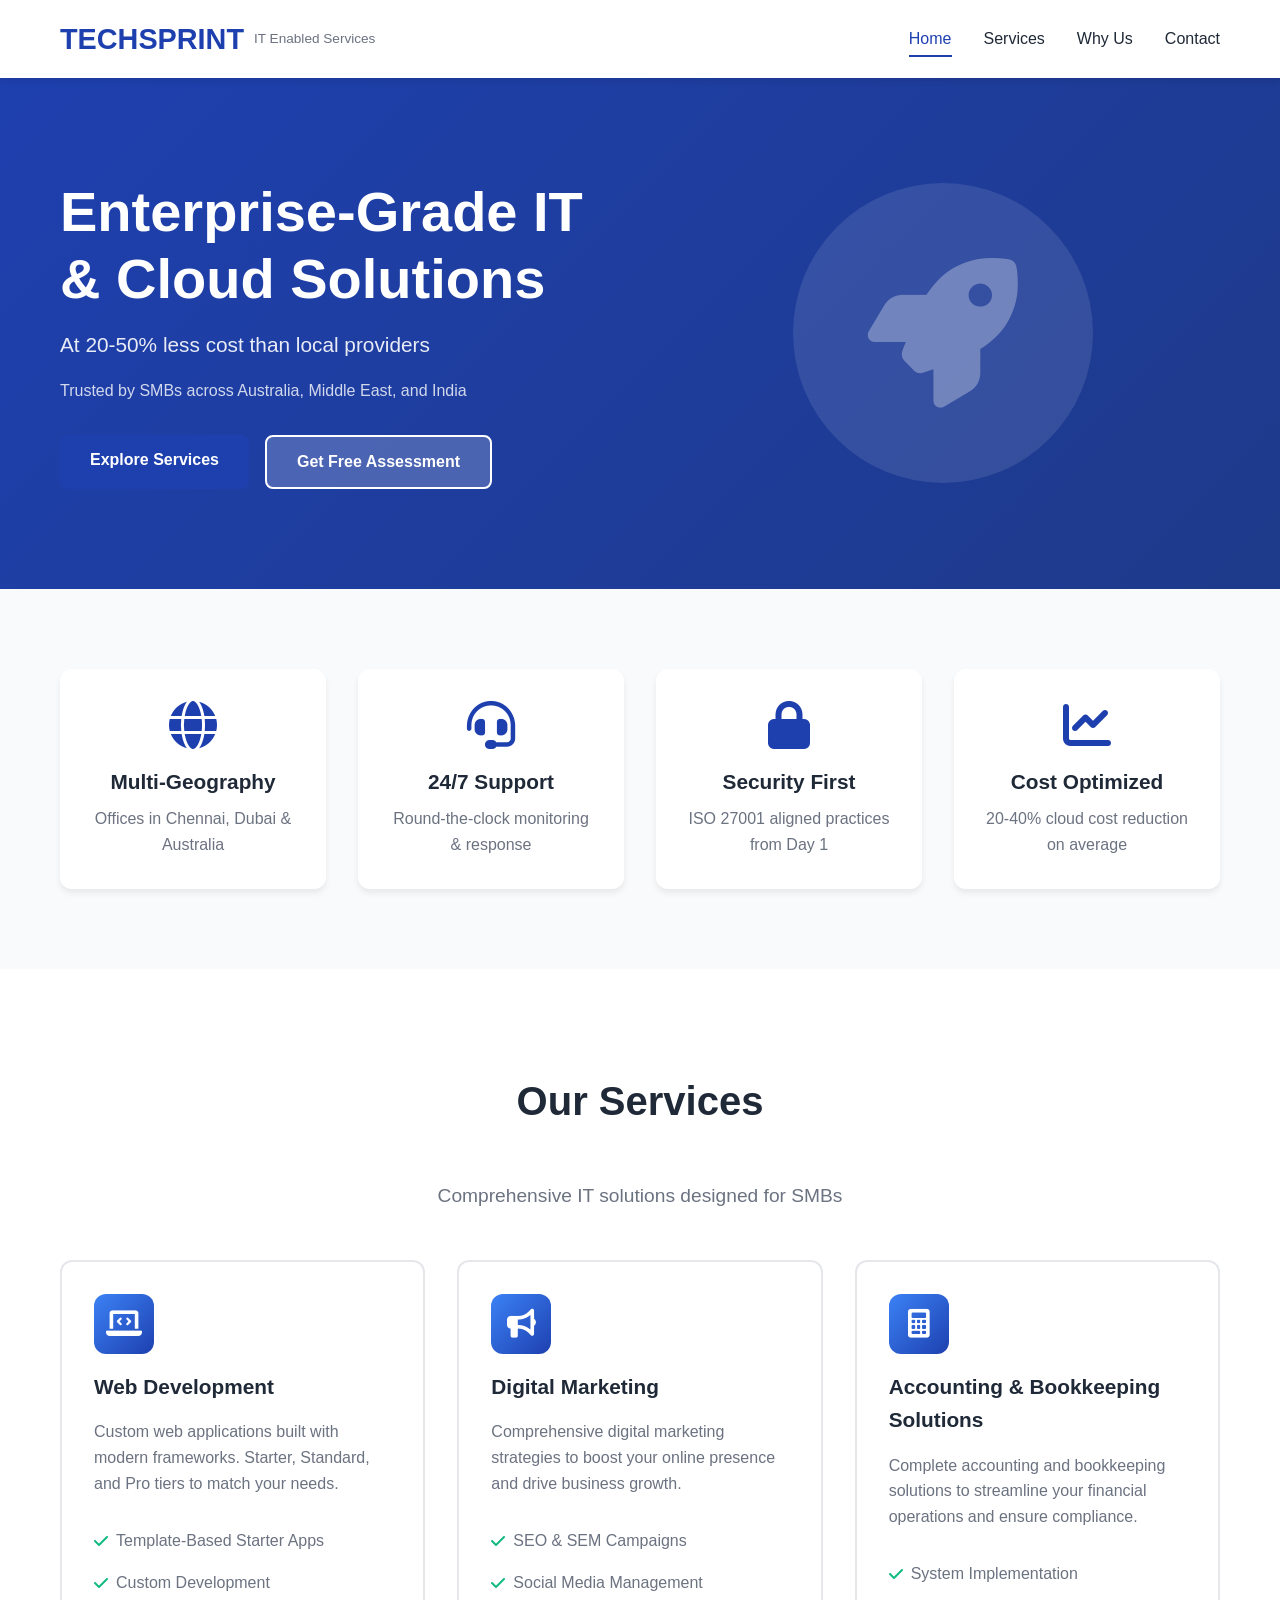
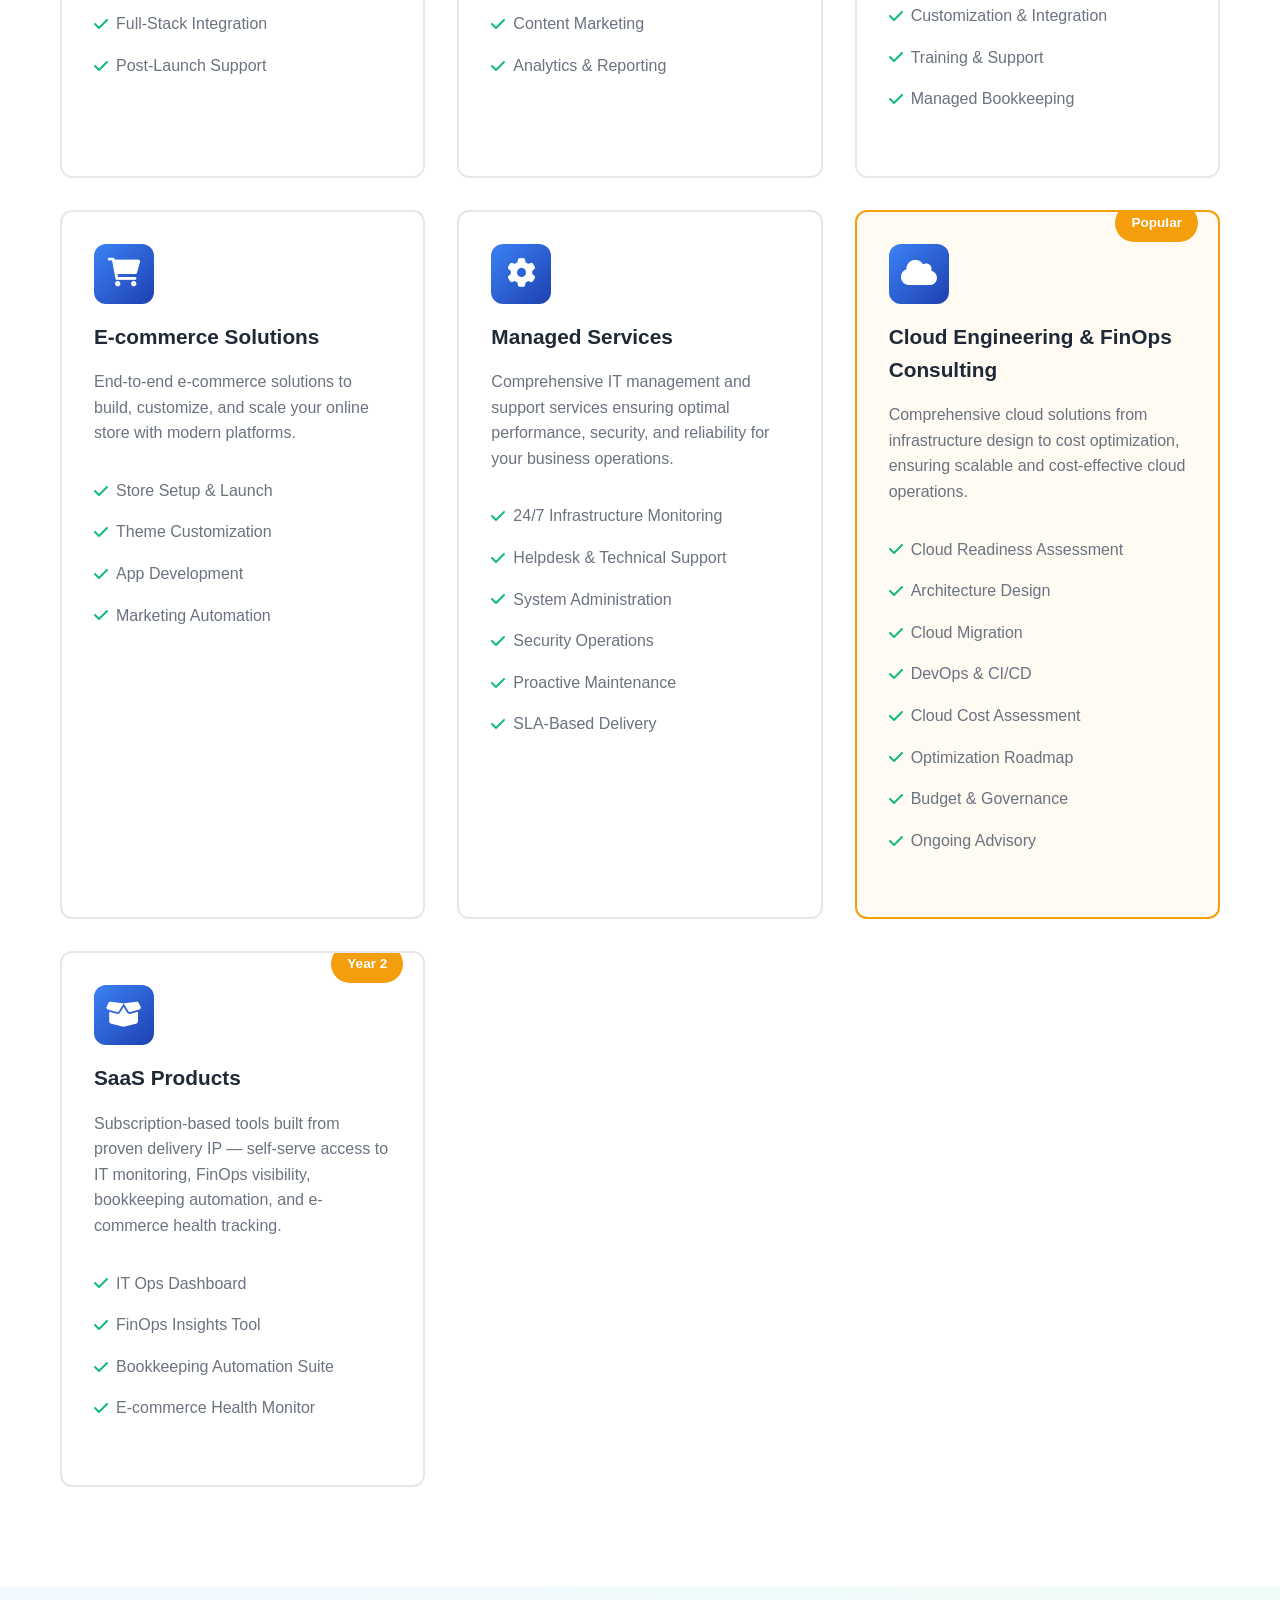
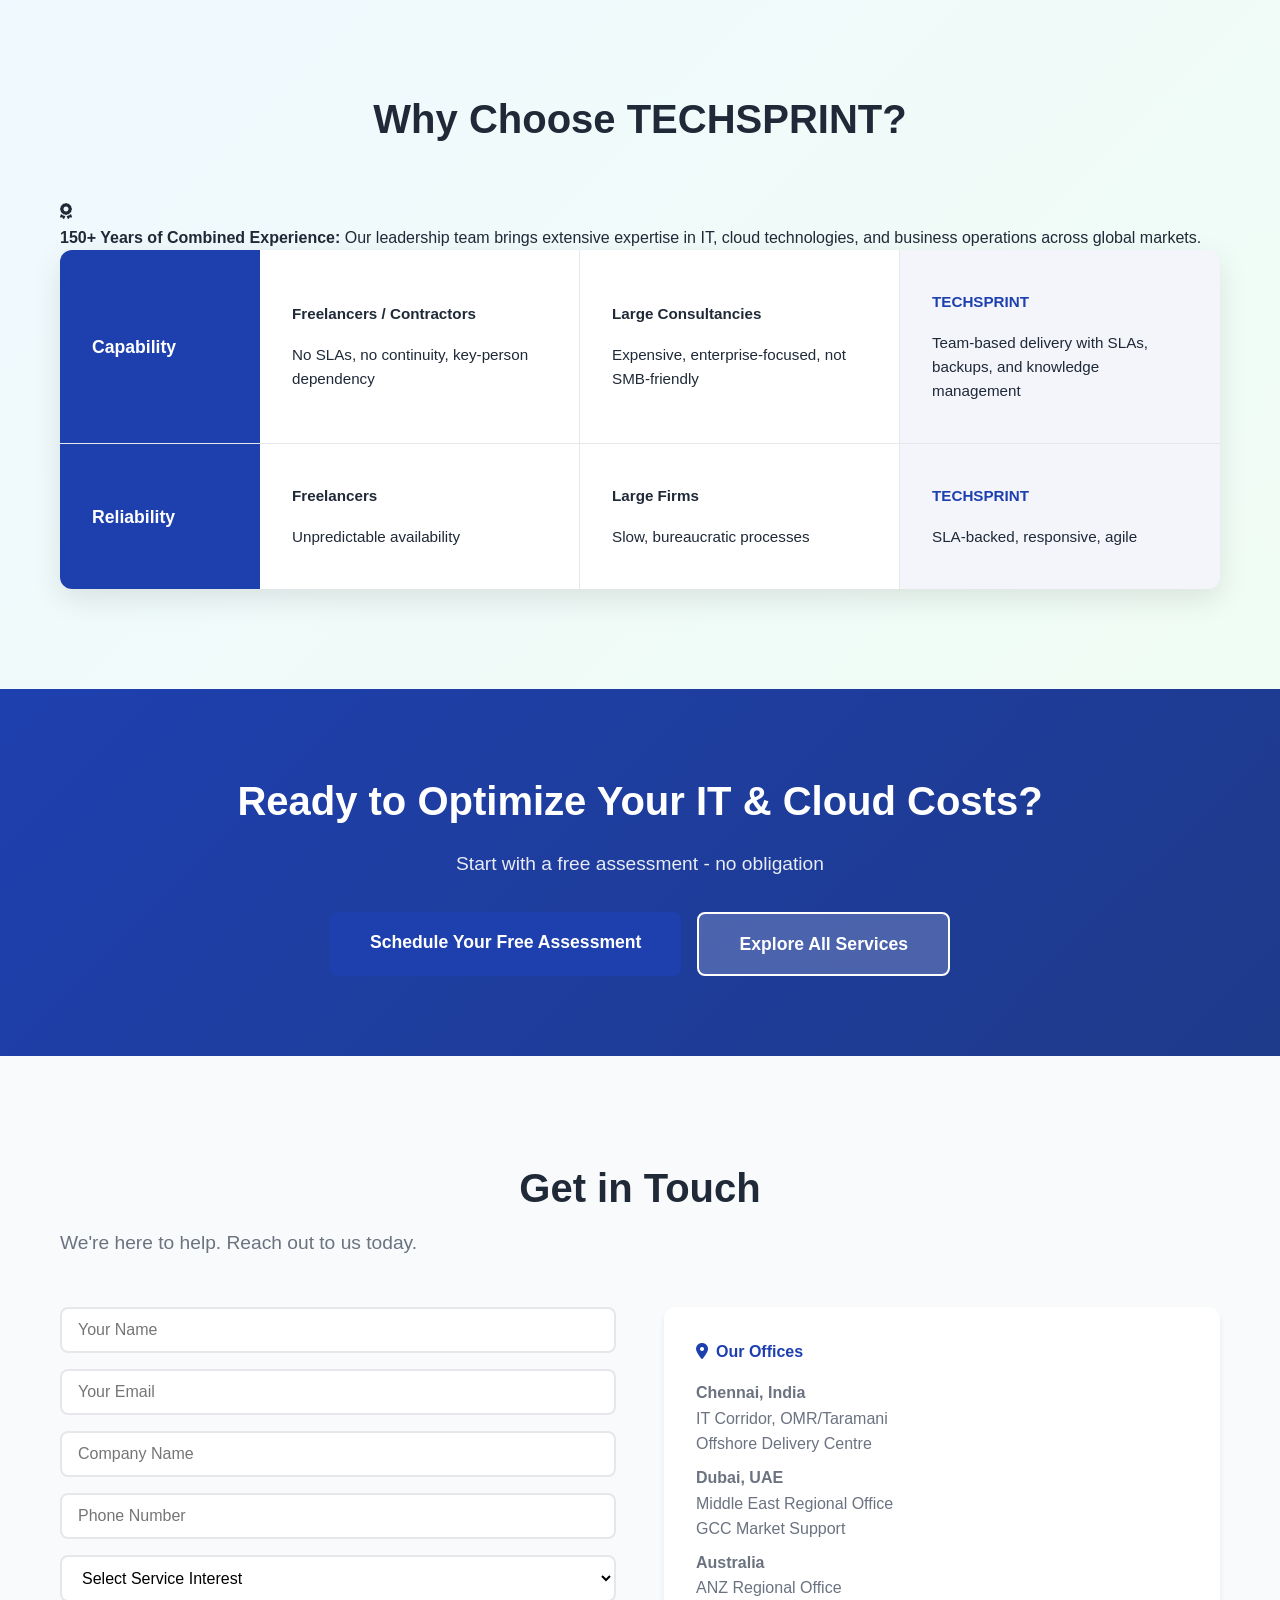
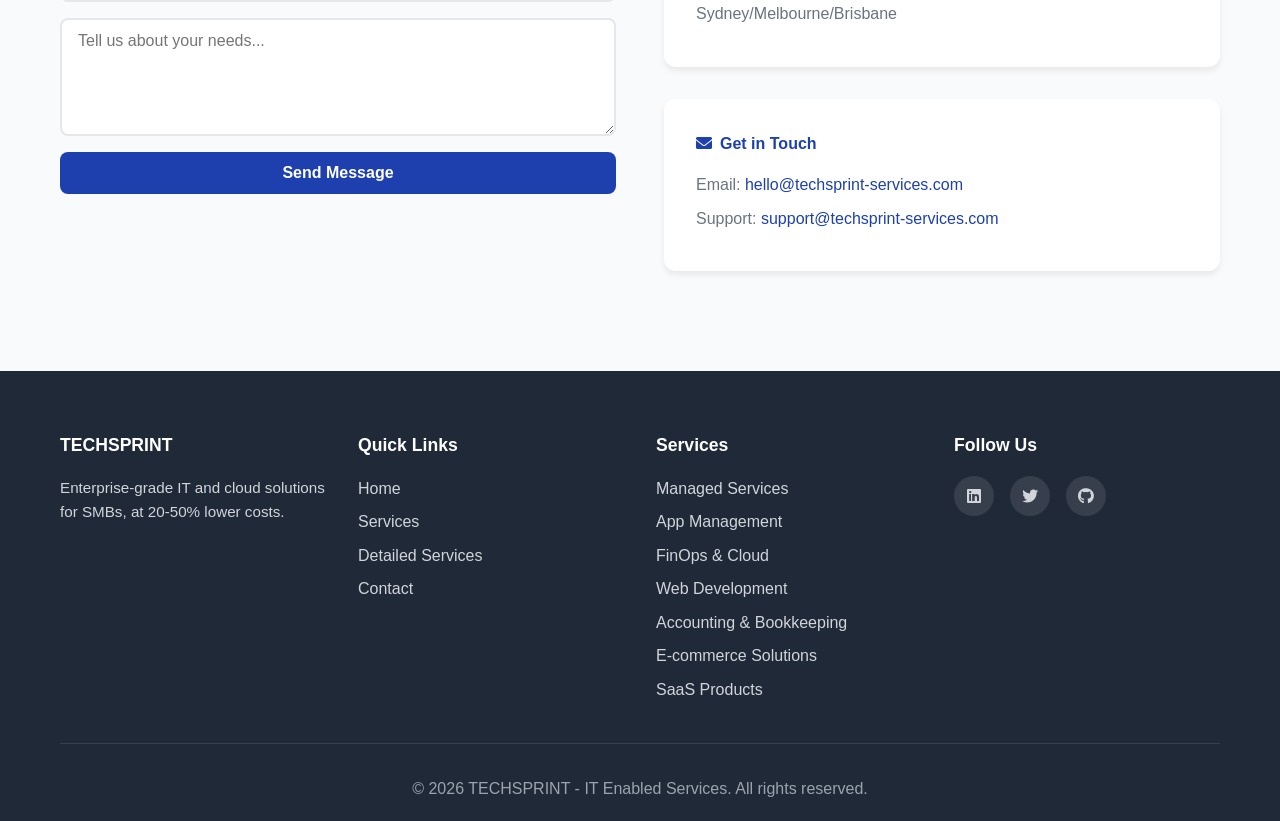
==== commit b7cd8aba: "Updated html files with details on SaaS offerings" ====
--- a/index.html
+++ b/index.html
@@ -175,6 +175,22 @@
                         <li><i class="fas fa-check"></i> Ongoing Advisory</li>
                     </ul>
                 </div>
+
+                <div class="service-card" onclick="window.location.href='services.html#saas-products';" role="link" tabindex="0">
+                    <div class="badge" style="background: var(--accent-color, #6f42c1);">Year 2</div>
+                    <div class="service-icon">
+                        <i class="fas fa-box-open"></i>
+                    </div>
+                    <h3>SaaS Products</h3>
+                    <p>Subscription-based tools built from proven delivery IP — self-serve access to IT monitoring, FinOps visibility, bookkeeping automation, and e-commerce health tracking.</p>
+                    <ul class="service-features">
+                        <li><i class="fas fa-check"></i> IT Ops Dashboard</li>
+                        <li><i class="fas fa-check"></i> FinOps Insights Tool</li>
+                        <li><i class="fas fa-check"></i> Bookkeeping Automation Suite</li>
+                        <li><i class="fas fa-check"></i> E-commerce Health Monitor</li>
+                    </ul>
+                </div>
+
             </div>
         </div>
     </section>
@@ -272,6 +288,10 @@
                                 <option value="app-management">Application Management</option>
                                 <option value="finops">FinOps Consulting</option>
                                 <option value="cloud-engineering">Cloud Engineering</option>
+                                <option value="web-development">Web Development</option>
+                                <option value="accounting-bookkeeping">Accounting & Bookkeeping</option>
+                                <option value="ecommerce">E-commerce Solutions</option>
+                                <option value="saas-products">SaaS Products</option>
                                 <option value="other">Other</option>
                             </select>
                         </div>
@@ -322,8 +342,11 @@
                     <ul>
                         <li><a href="services.html#managed-services">Managed Services</a></li>
                         <li><a href="services.html#app-management">App Management</a></li>
-                        <li><a href="services.html#finops">FinOps</a></li>
-                        <li><a href="services.html#cloud-engineering">Cloud Engineering</a></li>
+                        <li><a href="services.html#cloud-finops">FinOps & Cloud</a></li>
+                        <li><a href="services.html#web-development">Web Development</a></li>
+                        <li><a href="services.html#accounting-bookkeeping">Accounting & Bookkeeping</a></li>
+                        <li><a href="services.html#ecommerce">E-commerce Solutions</a></li>
+                        <li><a href="services.html#saas-products">SaaS Products</a></li>
                     </ul>
                 </div>
                 <div class="footer-section">
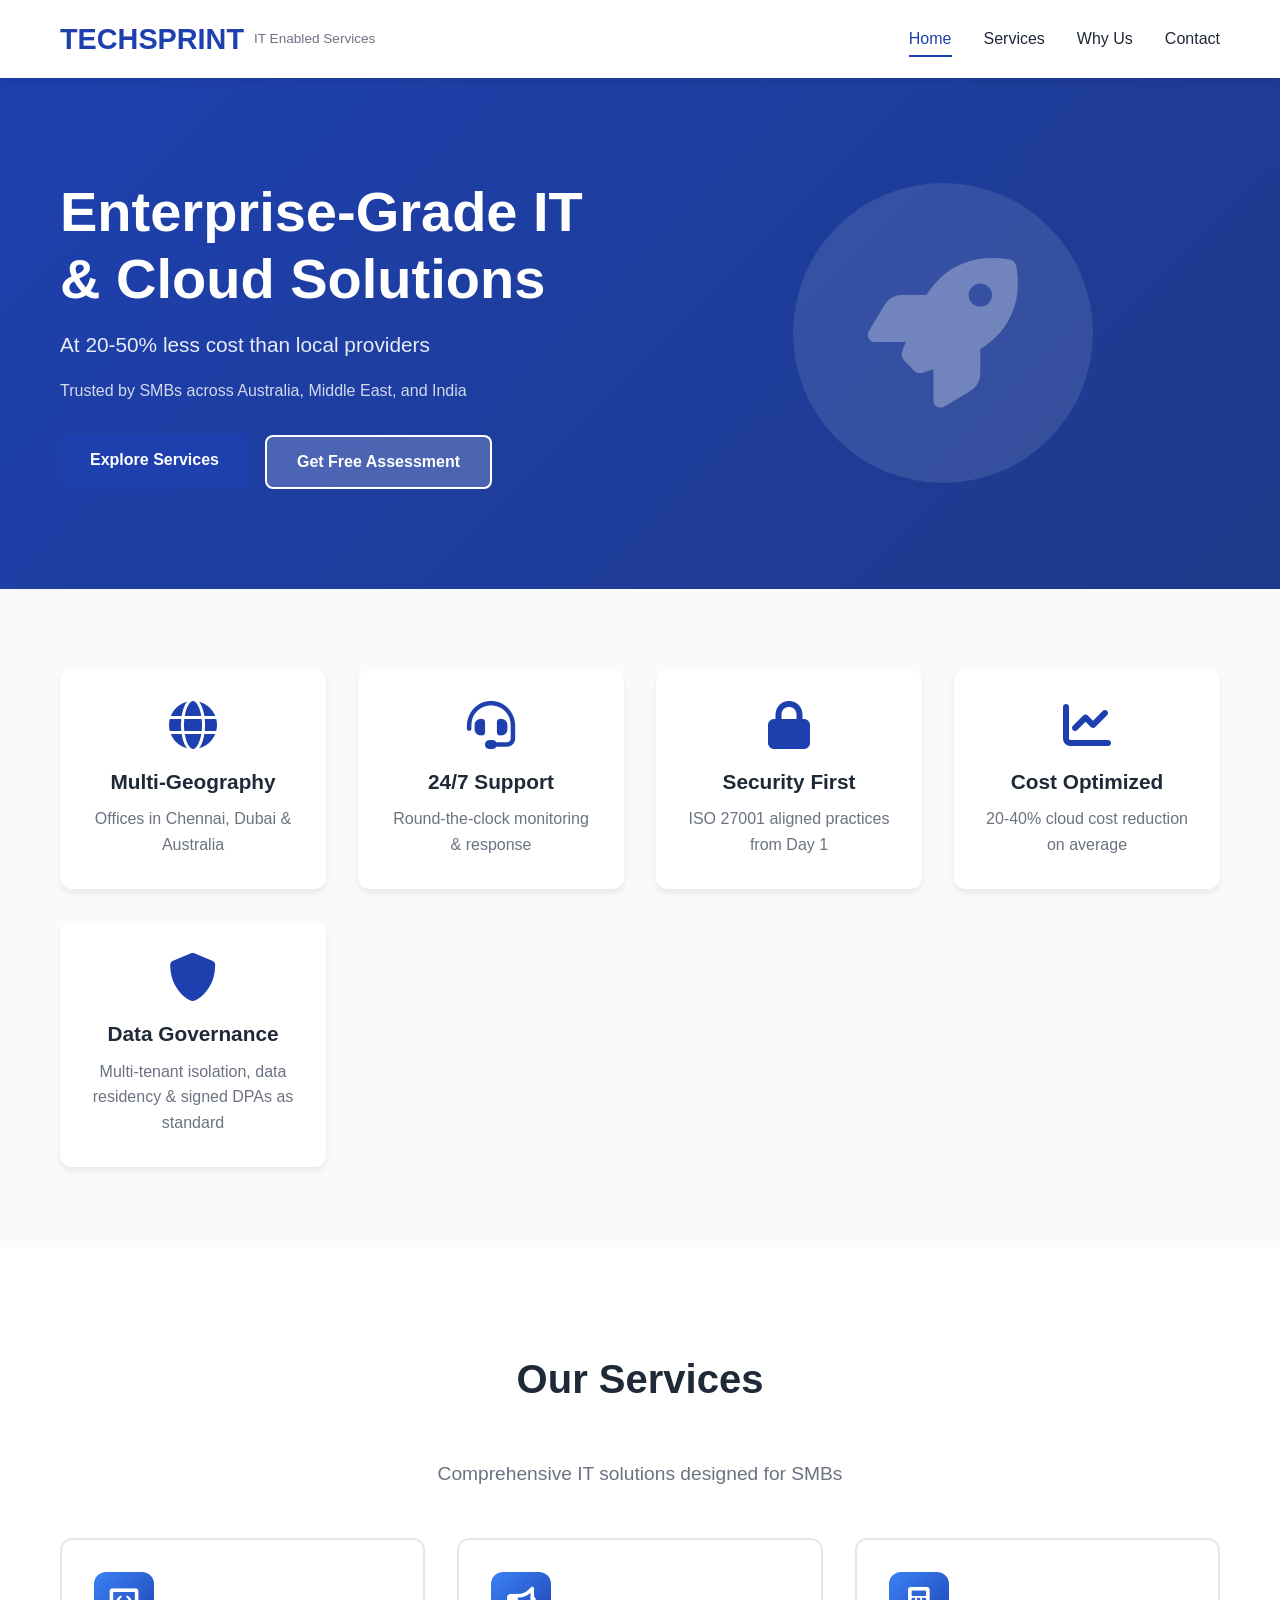
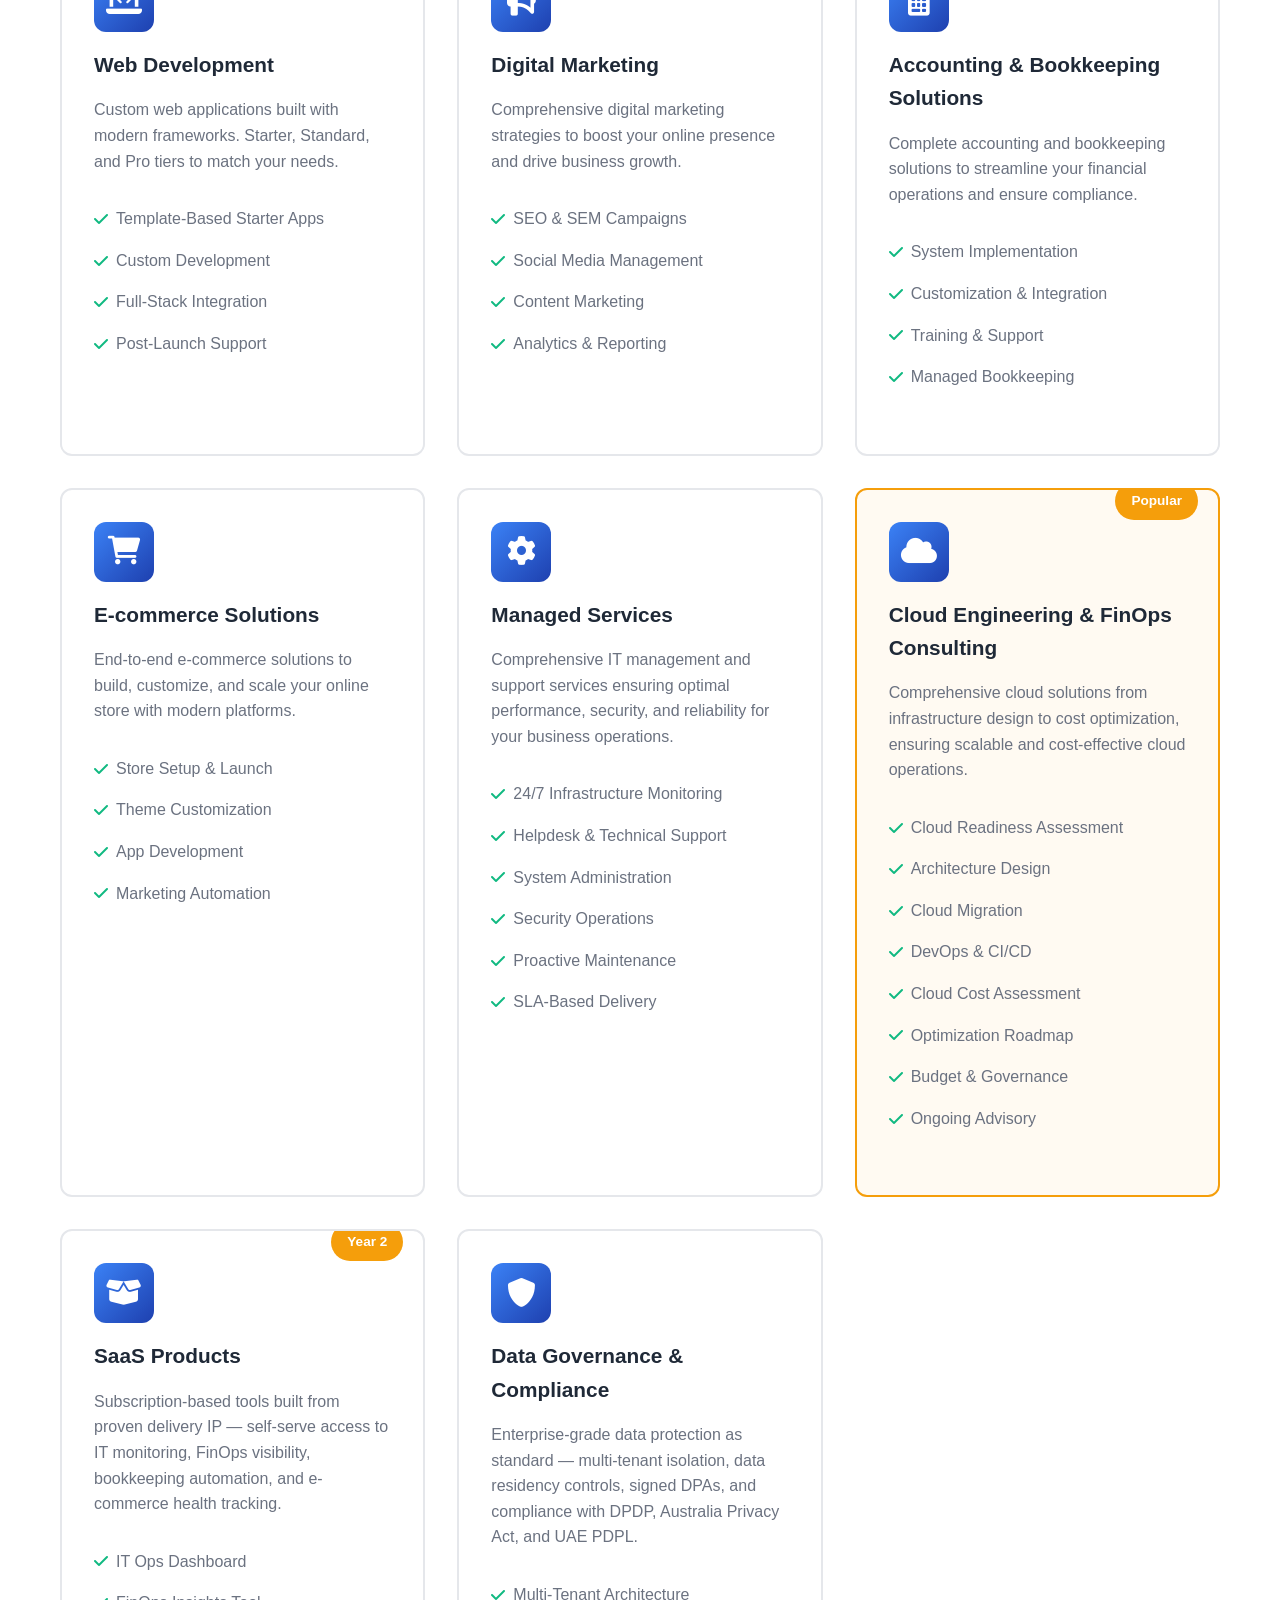
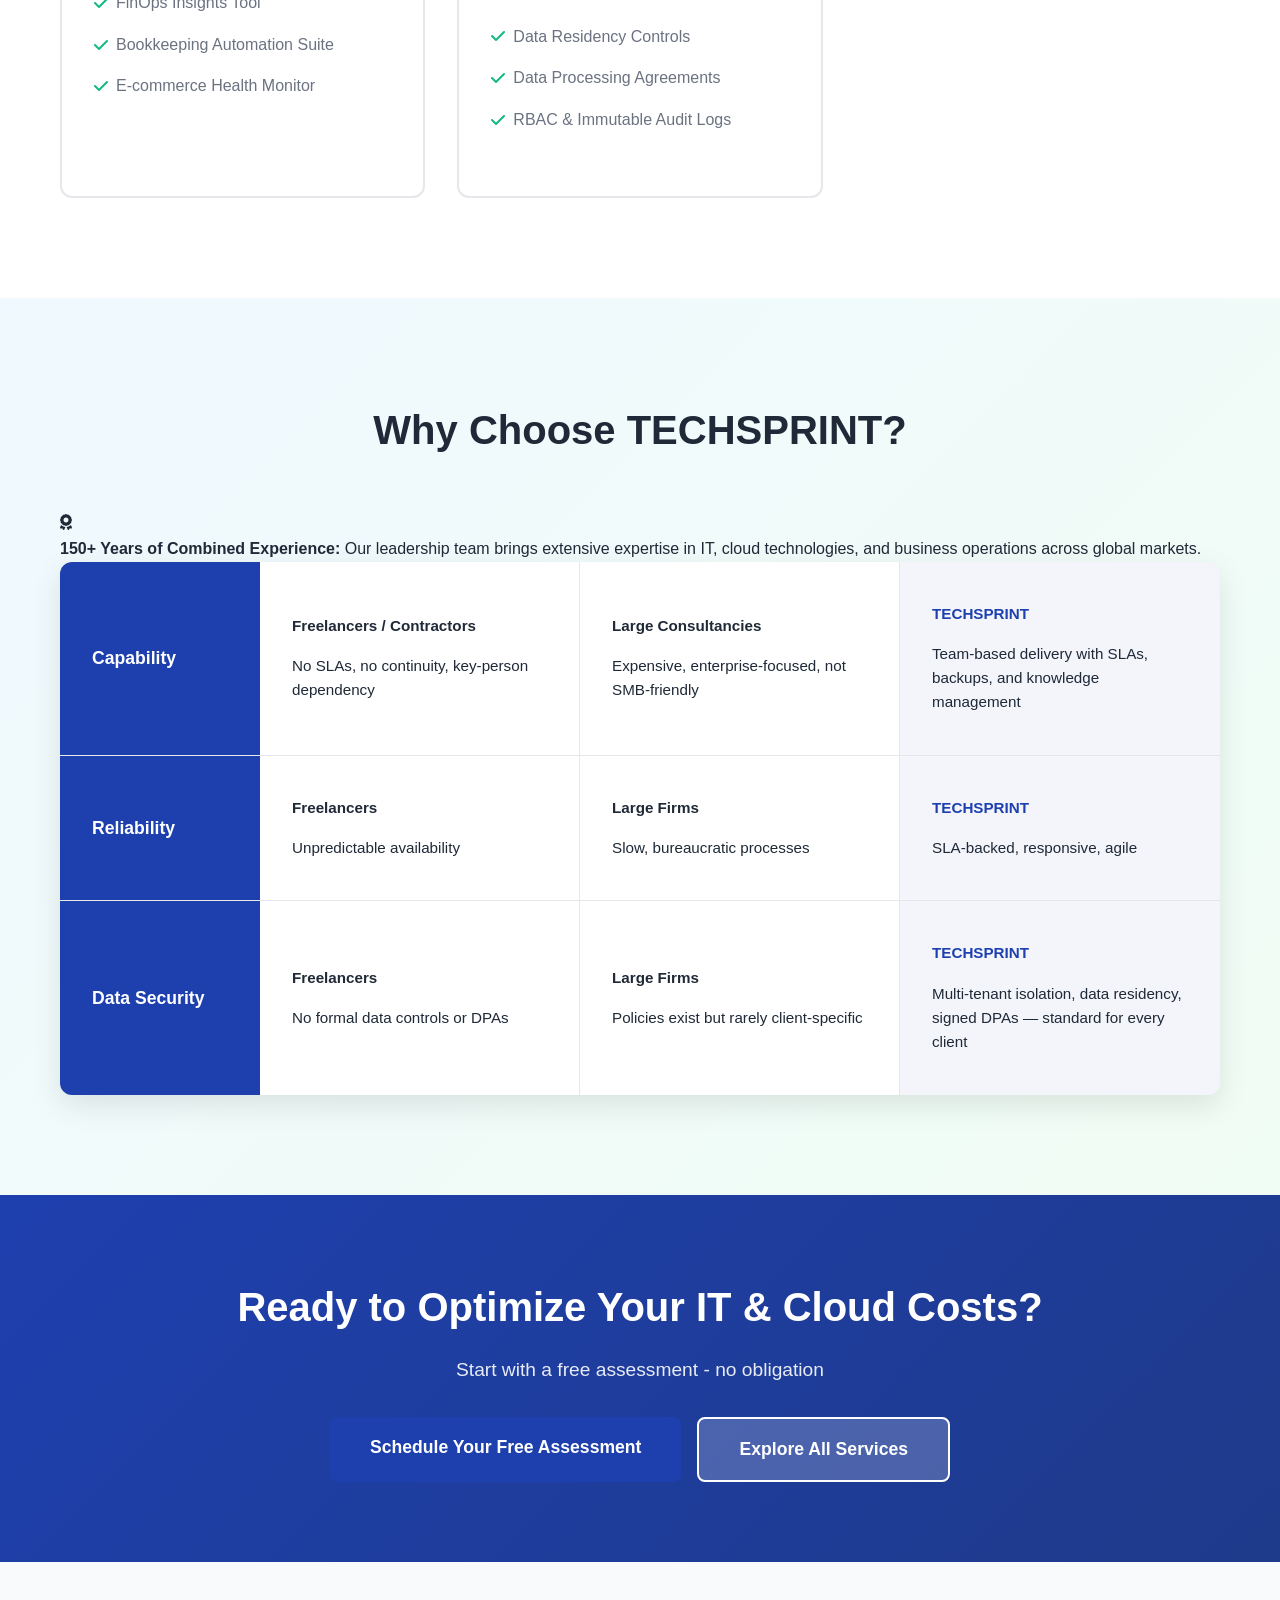
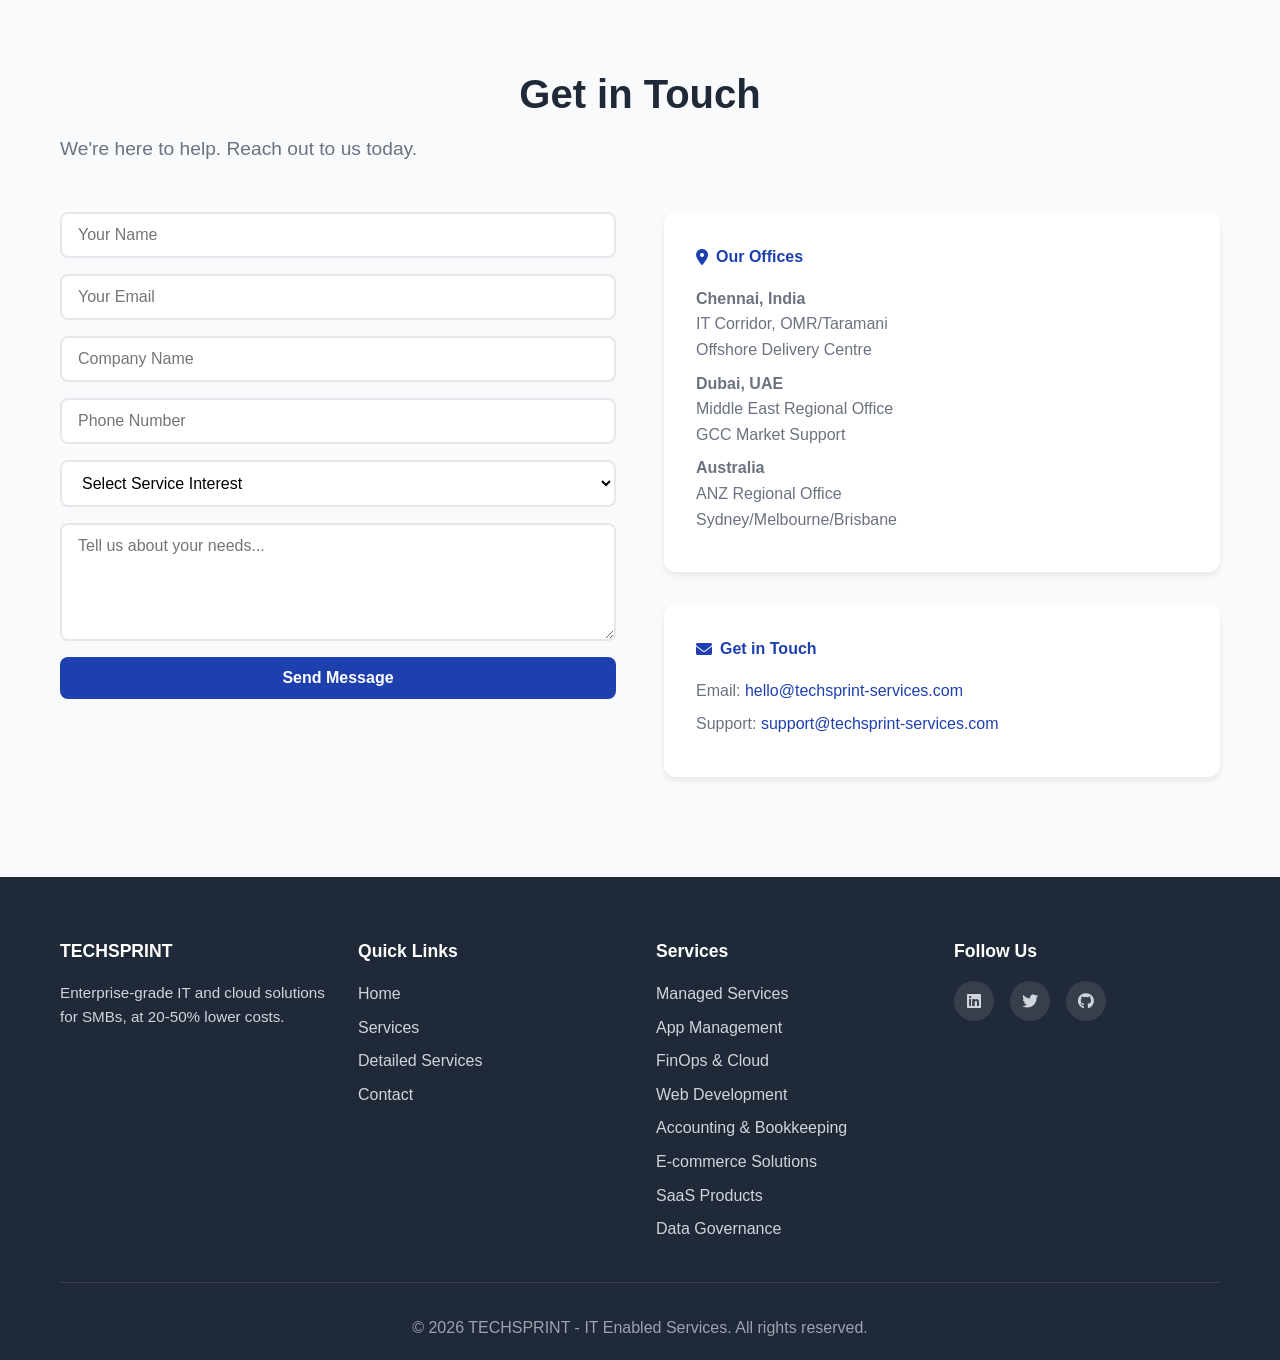
==== commit a720a8ee: "Added details about data governance and updated html files as well" ====
--- a/index.html
+++ b/index.html
@@ -73,6 +73,11 @@
                     <h3>Cost Optimized</h3>
                     <p>20-40% cloud cost reduction on average</p>
                 </div>
+                <div class="highlight-card">
+                    <i class="fas fa-shield-alt"></i>
+                    <h3>Data Governance</h3>
+                    <p>Multi-tenant isolation, data residency & signed DPAs as standard</p>
+                </div>
             </div>
         </div>
     </section>
@@ -191,6 +196,20 @@
                     </ul>
                 </div>
 
+                <div class="service-card" onclick="window.location.href='services.html#data-governance';" role="link" tabindex="0">
+                    <div class="service-icon">
+                        <i class="fas fa-shield-alt"></i>
+                    </div>
+                    <h3>Data Governance & Compliance</h3>
+                    <p>Enterprise-grade data protection as standard — multi-tenant isolation, data residency controls, signed DPAs, and compliance with DPDP, Australia Privacy Act, and UAE PDPL.</p>
+                    <ul class="service-features">
+                        <li><i class="fas fa-check"></i> Multi-Tenant Architecture</li>
+                        <li><i class="fas fa-check"></i> Data Residency Controls</li>
+                        <li><i class="fas fa-check"></i> Data Processing Agreements</li>
+                        <li><i class="fas fa-check"></i> RBAC & Immutable Audit Logs</li>
+                    </ul>
+                </div>
+
             </div>
         </div>
     </section>
@@ -241,6 +260,25 @@
                         <div class="item highlight-item">
                             <p><strong>TECHSPRINT</strong></p>
                             <p>SLA-backed, responsive, agile</p>
+                        </div>
+                    </div>
+                </div>
+                <div class="comparison-row">
+                    <div class="comparison-label">
+                        <h4>Data Security</h4>
+                    </div>
+                    <div class="comparison-items">
+                        <div class="item">
+                            <p><strong>Freelancers</strong></p>
+                            <p>No formal data controls or DPAs</p>
+                        </div>
+                        <div class="item">
+                            <p><strong>Large Firms</strong></p>
+                            <p>Policies exist but rarely client-specific</p>
+                        </div>
+                        <div class="item highlight-item">
+                            <p><strong>TECHSPRINT</strong></p>
+                            <p>Multi-tenant isolation, data residency, signed DPAs — standard for every client</p>
                         </div>
                     </div>
                 </div>
@@ -292,6 +330,7 @@
                                 <option value="accounting-bookkeeping">Accounting & Bookkeeping</option>
                                 <option value="ecommerce">E-commerce Solutions</option>
                                 <option value="saas-products">SaaS Products</option>
+                                <option value="data-governance">Data Governance & Compliance</option>
                                 <option value="other">Other</option>
                             </select>
                         </div>
@@ -347,6 +386,7 @@
                         <li><a href="services.html#accounting-bookkeeping">Accounting & Bookkeeping</a></li>
                         <li><a href="services.html#ecommerce">E-commerce Solutions</a></li>
                         <li><a href="services.html#saas-products">SaaS Products</a></li>
+                        <li><a href="services.html#data-governance">Data Governance</a></li>
                     </ul>
                 </div>
                 <div class="footer-section">
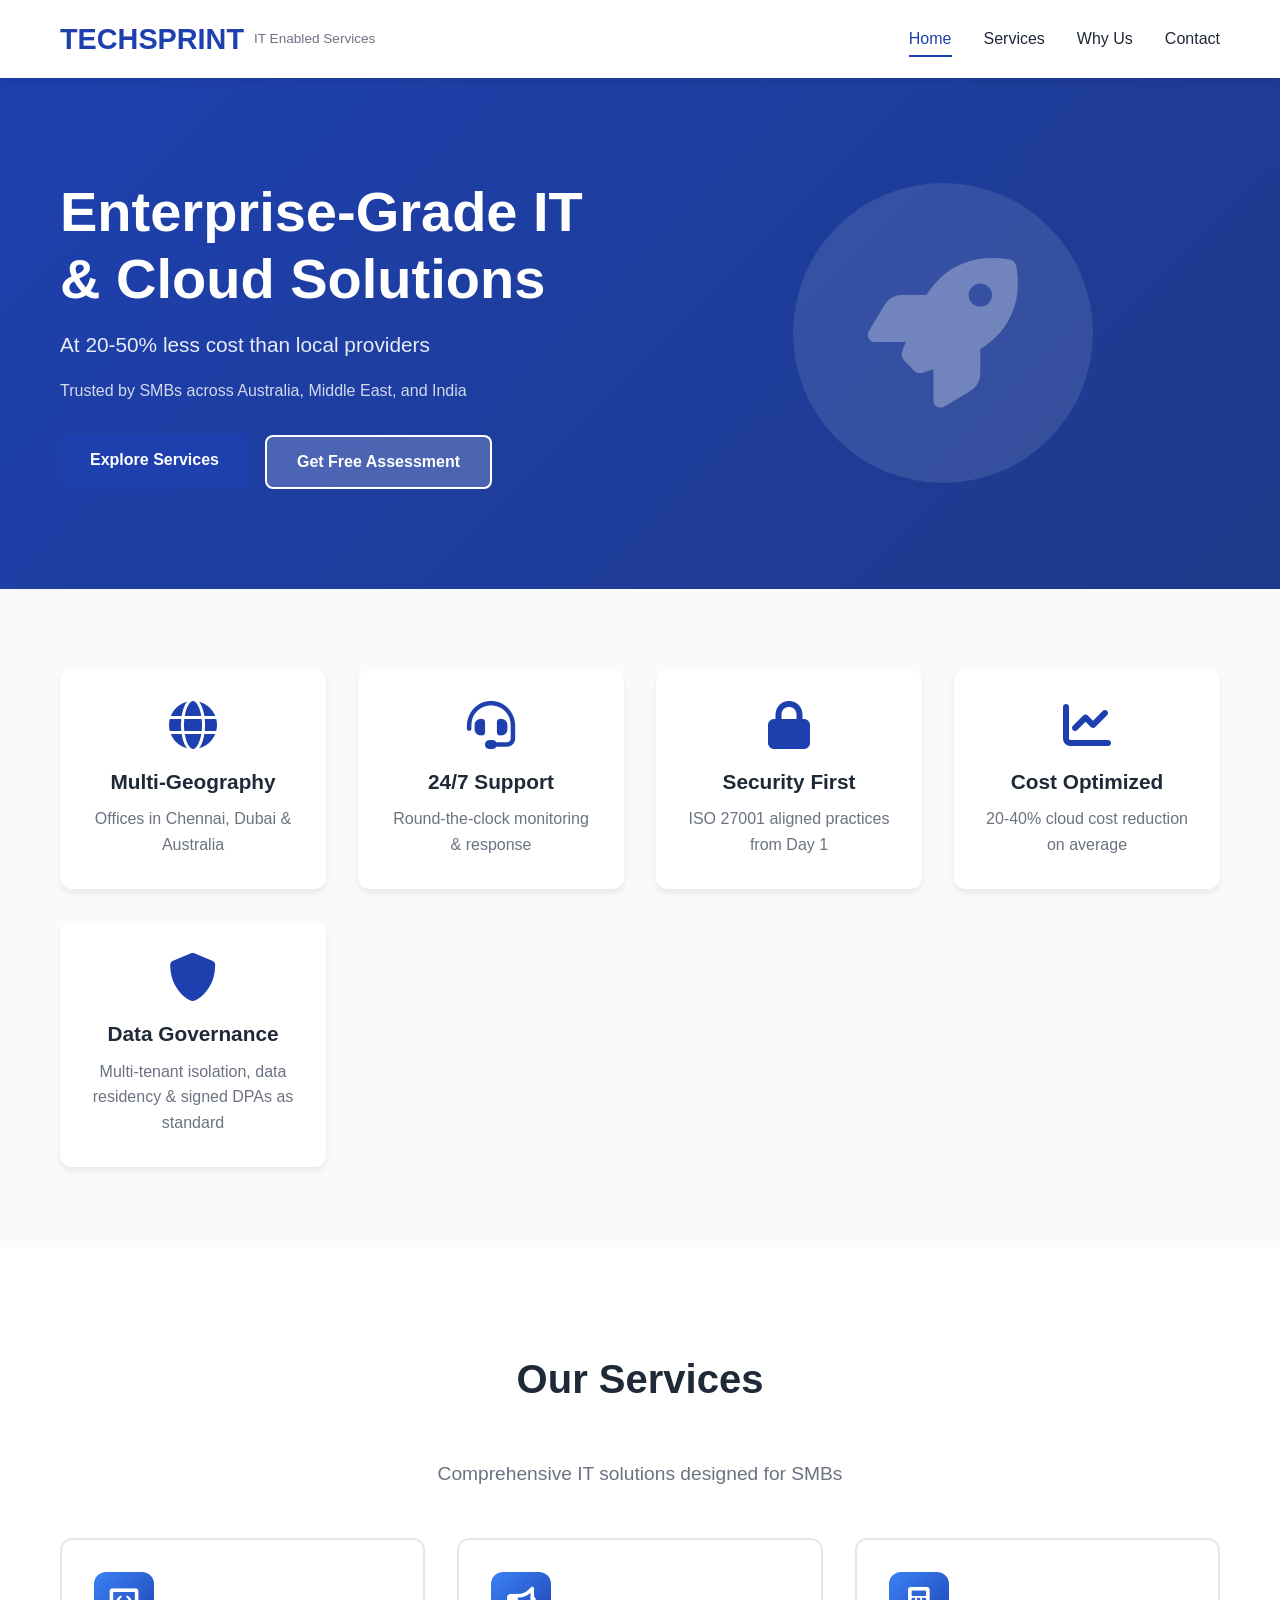
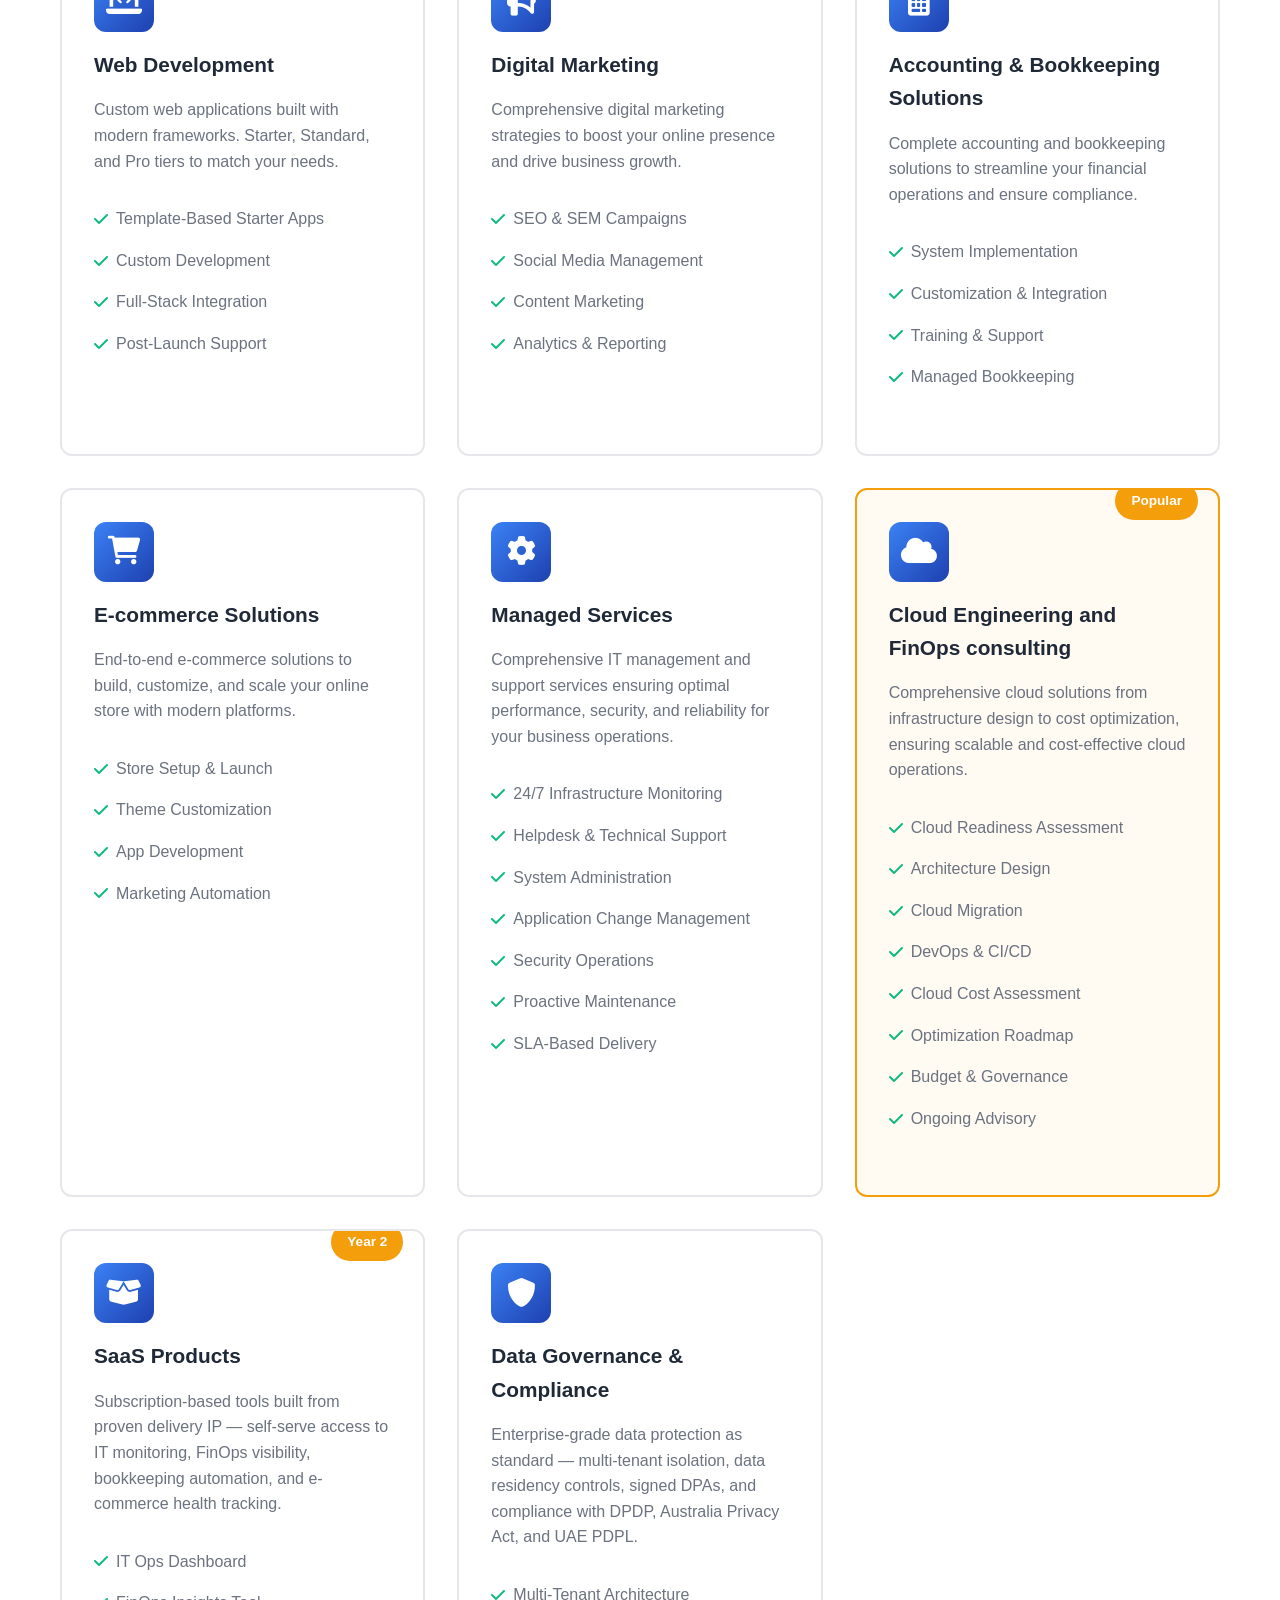
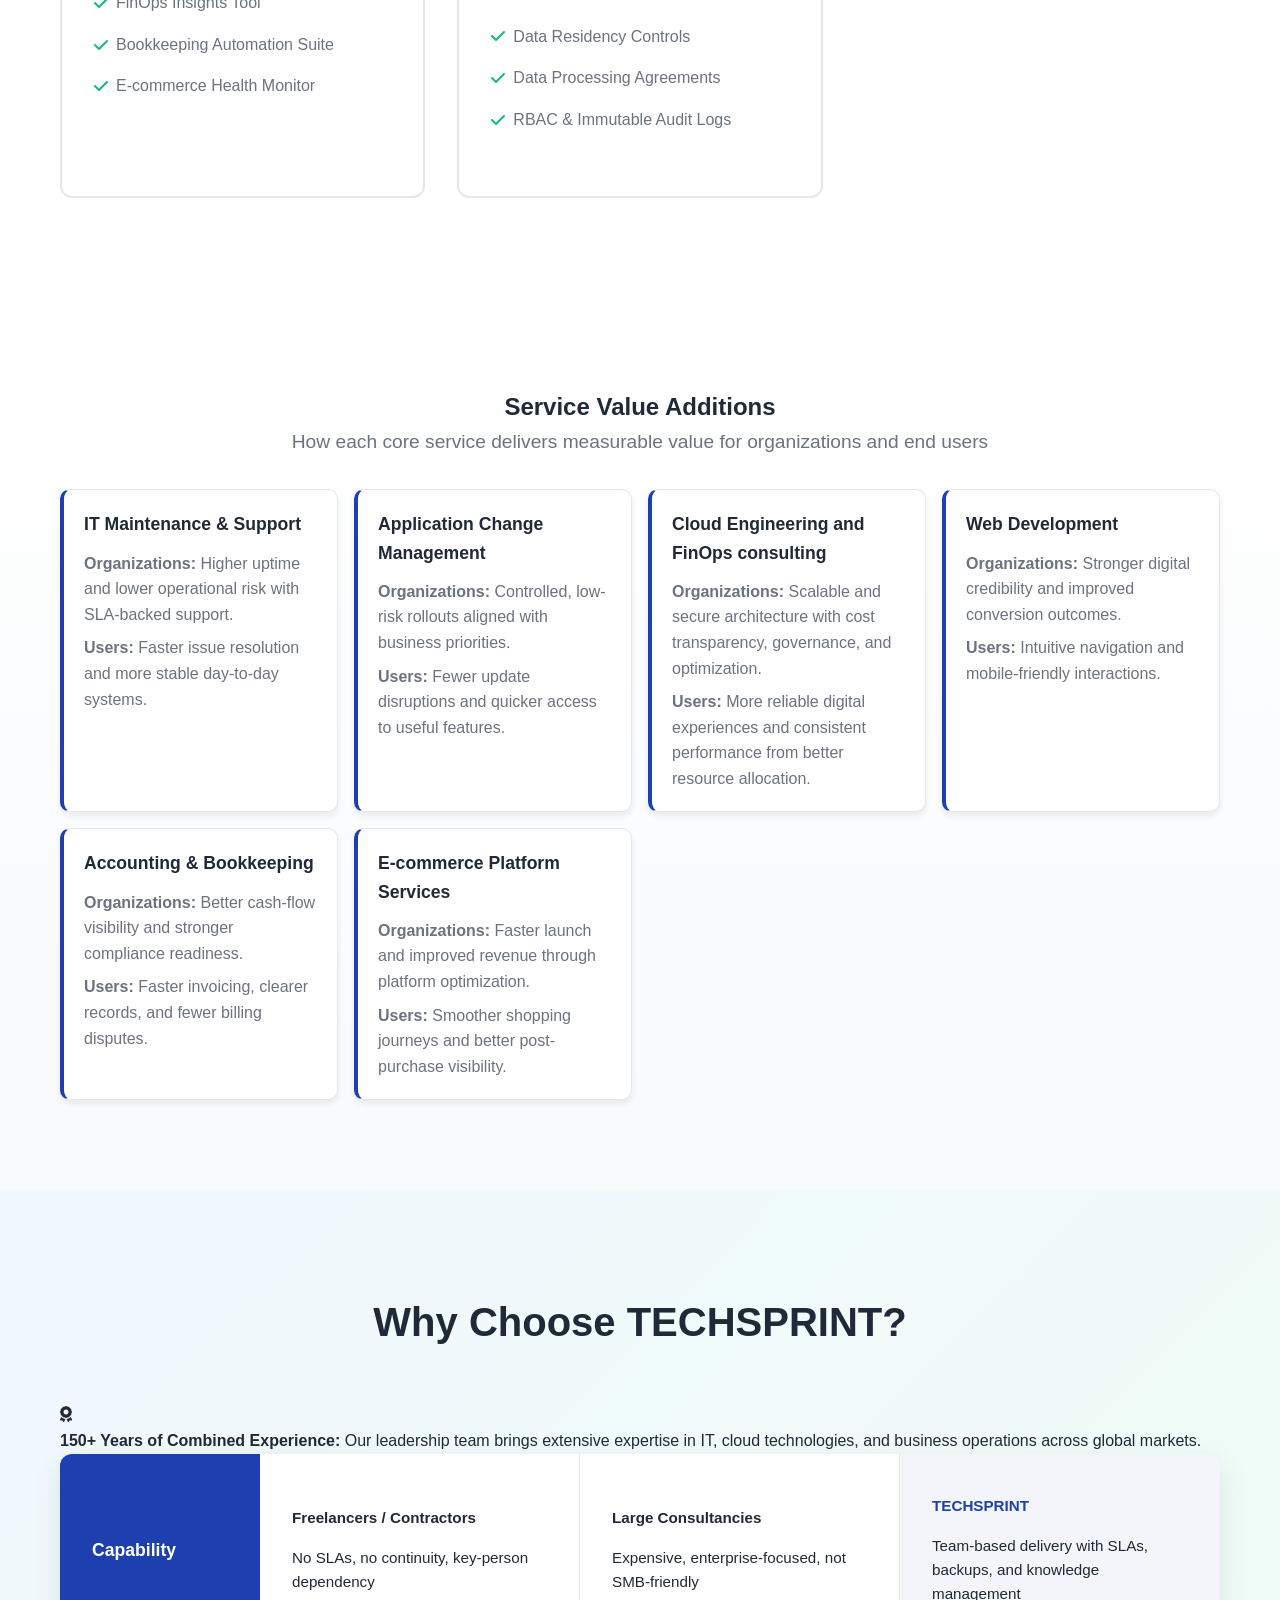
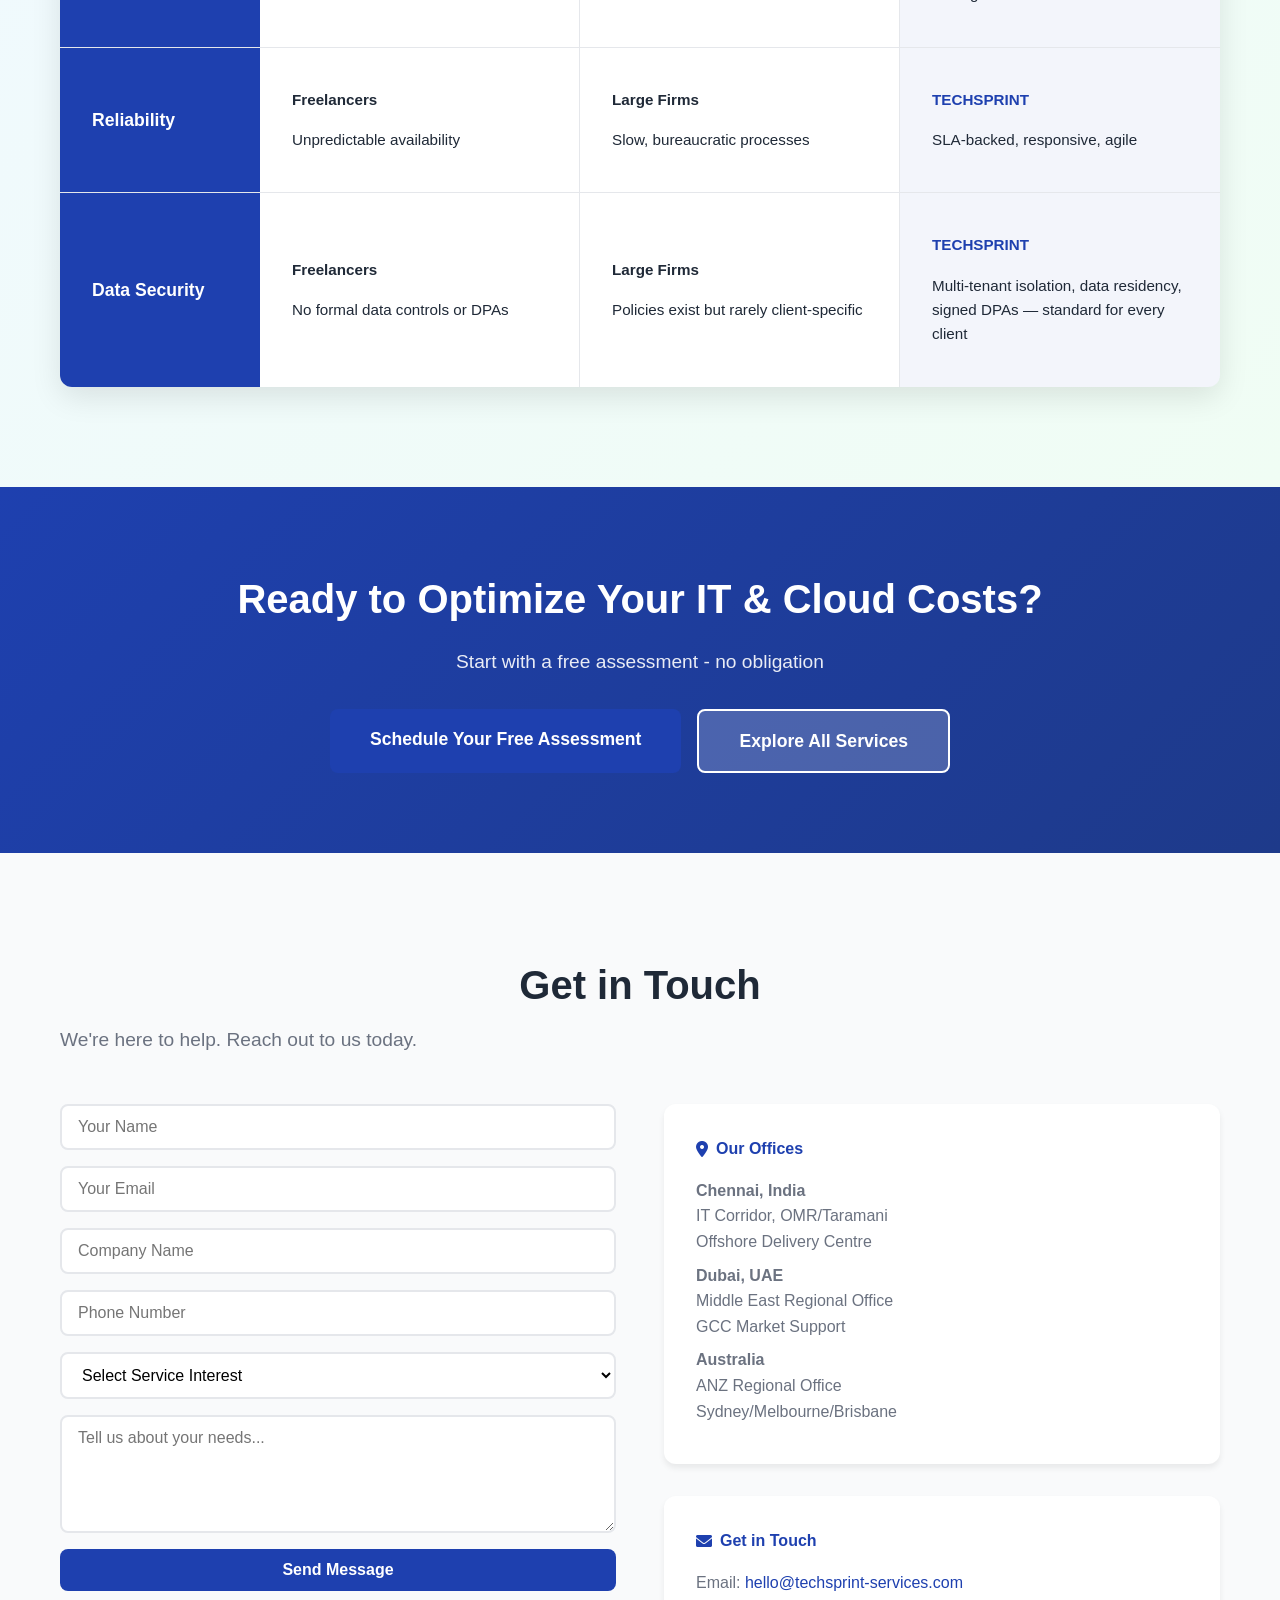
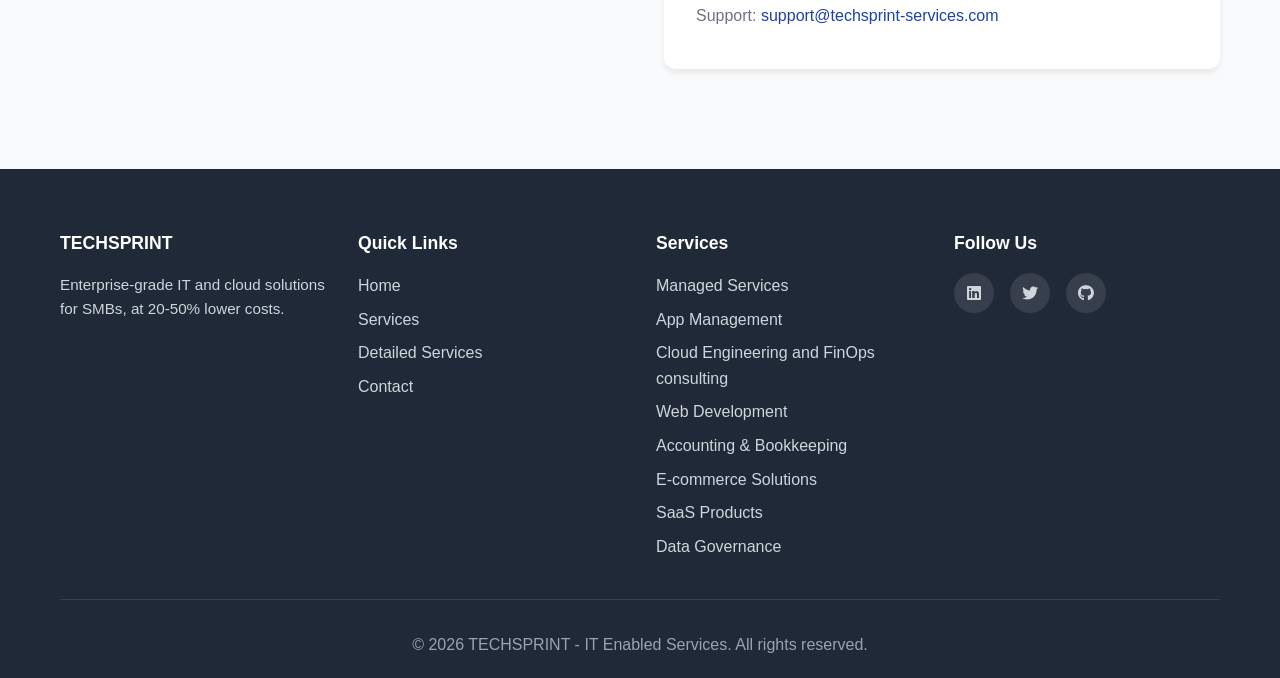
==== commit 6f3a5b6c: "Added value additions and combined Cloud consulting and Finops into one category" ====
--- a/index.html
+++ b/index.html
@@ -156,6 +156,7 @@
                         <li><i class="fas fa-check"></i> 24/7 Infrastructure Monitoring</li>
                         <li><i class="fas fa-check"></i> Helpdesk & Technical Support</li>
                         <li><i class="fas fa-check"></i> System Administration</li>
+                        <li><i class="fas fa-check"></i> Application Change Management</li>
                         <li><i class="fas fa-check"></i> Security Operations</li>
                         <li><i class="fas fa-check"></i> Proactive Maintenance</li>
                         <li><i class="fas fa-check"></i> SLA-Based Delivery</li>
@@ -167,7 +168,7 @@
                     <div class="service-icon">
                         <i class="fas fa-cloud"></i>
                     </div>
-                    <h3>Cloud Engineering & FinOps Consulting</h3>
+                    <h3>Cloud Engineering and FinOps consulting</h3>
                     <p>Comprehensive cloud solutions from infrastructure design to cost optimization, ensuring scalable and cost-effective cloud operations.</p>
                     <ul class="service-features">
                         <li><i class="fas fa-check"></i> Cloud Readiness Assessment</li>
@@ -214,6 +215,45 @@
         </div>
     </section>
 
+    <section class="value-overview">
+        <div class="container">
+            <h2>Service Value Additions</h2>
+            <p class="section-subtitle">How each core service delivers measurable value for organizations and end users</p>
+            <div class="value-overview-grid">
+                <article class="value-overview-card">
+                    <h3>IT Maintenance & Support</h3>
+                    <p><strong>Organizations:</strong> Higher uptime and lower operational risk with SLA-backed support.</p>
+                    <p><strong>Users:</strong> Faster issue resolution and more stable day-to-day systems.</p>
+                </article>
+                <article class="value-overview-card">
+                    <h3>Application Change Management</h3>
+                    <p><strong>Organizations:</strong> Controlled, low-risk rollouts aligned with business priorities.</p>
+                    <p><strong>Users:</strong> Fewer update disruptions and quicker access to useful features.</p>
+                </article>
+                <article class="value-overview-card">
+                    <h3>Cloud Engineering and FinOps consulting</h3>
+                    <p><strong>Organizations:</strong> Scalable and secure architecture with cost transparency, governance, and optimization.</p>
+                    <p><strong>Users:</strong> More reliable digital experiences and consistent performance from better resource allocation.</p>
+                </article>
+                <article class="value-overview-card">
+                    <h3>Web Development</h3>
+                    <p><strong>Organizations:</strong> Stronger digital credibility and improved conversion outcomes.</p>
+                    <p><strong>Users:</strong> Intuitive navigation and mobile-friendly interactions.</p>
+                </article>
+                <article class="value-overview-card">
+                    <h3>Accounting & Bookkeeping</h3>
+                    <p><strong>Organizations:</strong> Better cash-flow visibility and stronger compliance readiness.</p>
+                    <p><strong>Users:</strong> Faster invoicing, clearer records, and fewer billing disputes.</p>
+                </article>
+                <article class="value-overview-card">
+                    <h3>E-commerce Platform Services</h3>
+                    <p><strong>Organizations:</strong> Faster launch and improved revenue through platform optimization.</p>
+                    <p><strong>Users:</strong> Smoother shopping journeys and better post-purchase visibility.</p>
+                </article>
+            </div>
+        </div>
+    </section>
+
     <!-- Why Us -->
     <section id="why-us" class="why-us">
         <div class="container">
@@ -324,8 +364,7 @@
                                 <option value="">Select Service Interest</option>
                                 <option value="managed-services">Managed Services</option>
                                 <option value="app-management">Application Management</option>
-                                <option value="finops">FinOps Consulting</option>
-                                <option value="cloud-engineering">Cloud Engineering</option>
+                                <option value="cloud-engineering-finops">Cloud Engineering and FinOps consulting</option>
                                 <option value="web-development">Web Development</option>
                                 <option value="accounting-bookkeeping">Accounting & Bookkeeping</option>
                                 <option value="ecommerce">E-commerce Solutions</option>
@@ -381,7 +420,7 @@
                     <ul>
                         <li><a href="services.html#managed-services">Managed Services</a></li>
                         <li><a href="services.html#app-management">App Management</a></li>
-                        <li><a href="services.html#cloud-finops">FinOps & Cloud</a></li>
+                        <li><a href="services.html#cloud-finops">Cloud Engineering and FinOps consulting</a></li>
                         <li><a href="services.html#web-development">Web Development</a></li>
                         <li><a href="services.html#accounting-bookkeeping">Accounting & Bookkeeping</a></li>
                         <li><a href="services.html#ecommerce">E-commerce Solutions</a></li>
--- a/styles.css
+++ b/styles.css
@@ -985,6 +985,88 @@
     font-weight: bold;
 }
 
+.value-additions {
+    display: grid;
+    grid-template-columns: repeat(2, minmax(0, 1fr));
+    gap: 1rem;
+    margin: 1.25rem 0 0;
+}
+
+.value-additions.stacked {
+    grid-template-columns: 1fr;
+}
+
+.value-card {
+    background: #f8fbff;
+    border: 1px solid #dbeafe;
+    border-radius: 10px;
+    padding: 1rem 1.25rem;
+}
+
+.value-card h4 {
+    color: var(--primary-color);
+    margin-bottom: 0.75rem;
+    font-size: 1rem;
+}
+
+.value-list {
+    list-style: none;
+}
+
+.value-list li {
+    position: relative;
+    color: var(--gray);
+    padding: 0.35rem 0 0.35rem 1rem;
+}
+
+.value-list li:before {
+    content: "•";
+    color: var(--primary-color);
+    position: absolute;
+    left: 0;
+}
+
+.value-overview {
+    padding: 90px 0;
+    background: linear-gradient(180deg, #ffffff 0%, #f8fafc 100%);
+}
+
+.value-overview h2,
+.value-overview .section-subtitle {
+    text-align: center;
+}
+
+.value-overview-grid {
+    display: grid;
+    grid-template-columns: repeat(auto-fit, minmax(260px, 1fr));
+    gap: 1rem;
+    margin-top: 2rem;
+}
+
+.value-overview-card {
+    background: #ffffff;
+    border: 1px solid var(--border);
+    border-left: 4px solid var(--primary-color);
+    border-radius: 10px;
+    padding: 1.25rem;
+    box-shadow: var(--shadow-sm);
+}
+
+.value-overview-card h3 {
+    color: var(--dark);
+    font-size: 1.1rem;
+    margin-bottom: 0.75rem;
+}
+
+.value-overview-card p {
+    color: var(--gray);
+    margin-bottom: 0.5rem;
+}
+
+.value-overview-card p:last-child {
+    margin-bottom: 0;
+}
+
 .content-sidebar {
     display: flex;
     flex-direction: column;
@@ -1070,6 +1152,10 @@
         grid-template-columns: 1fr;
     }
 
+    .value-additions {
+        grid-template-columns: 1fr;
+    }
+
     .comparison-items {
         grid-template-columns: 1fr;
     }
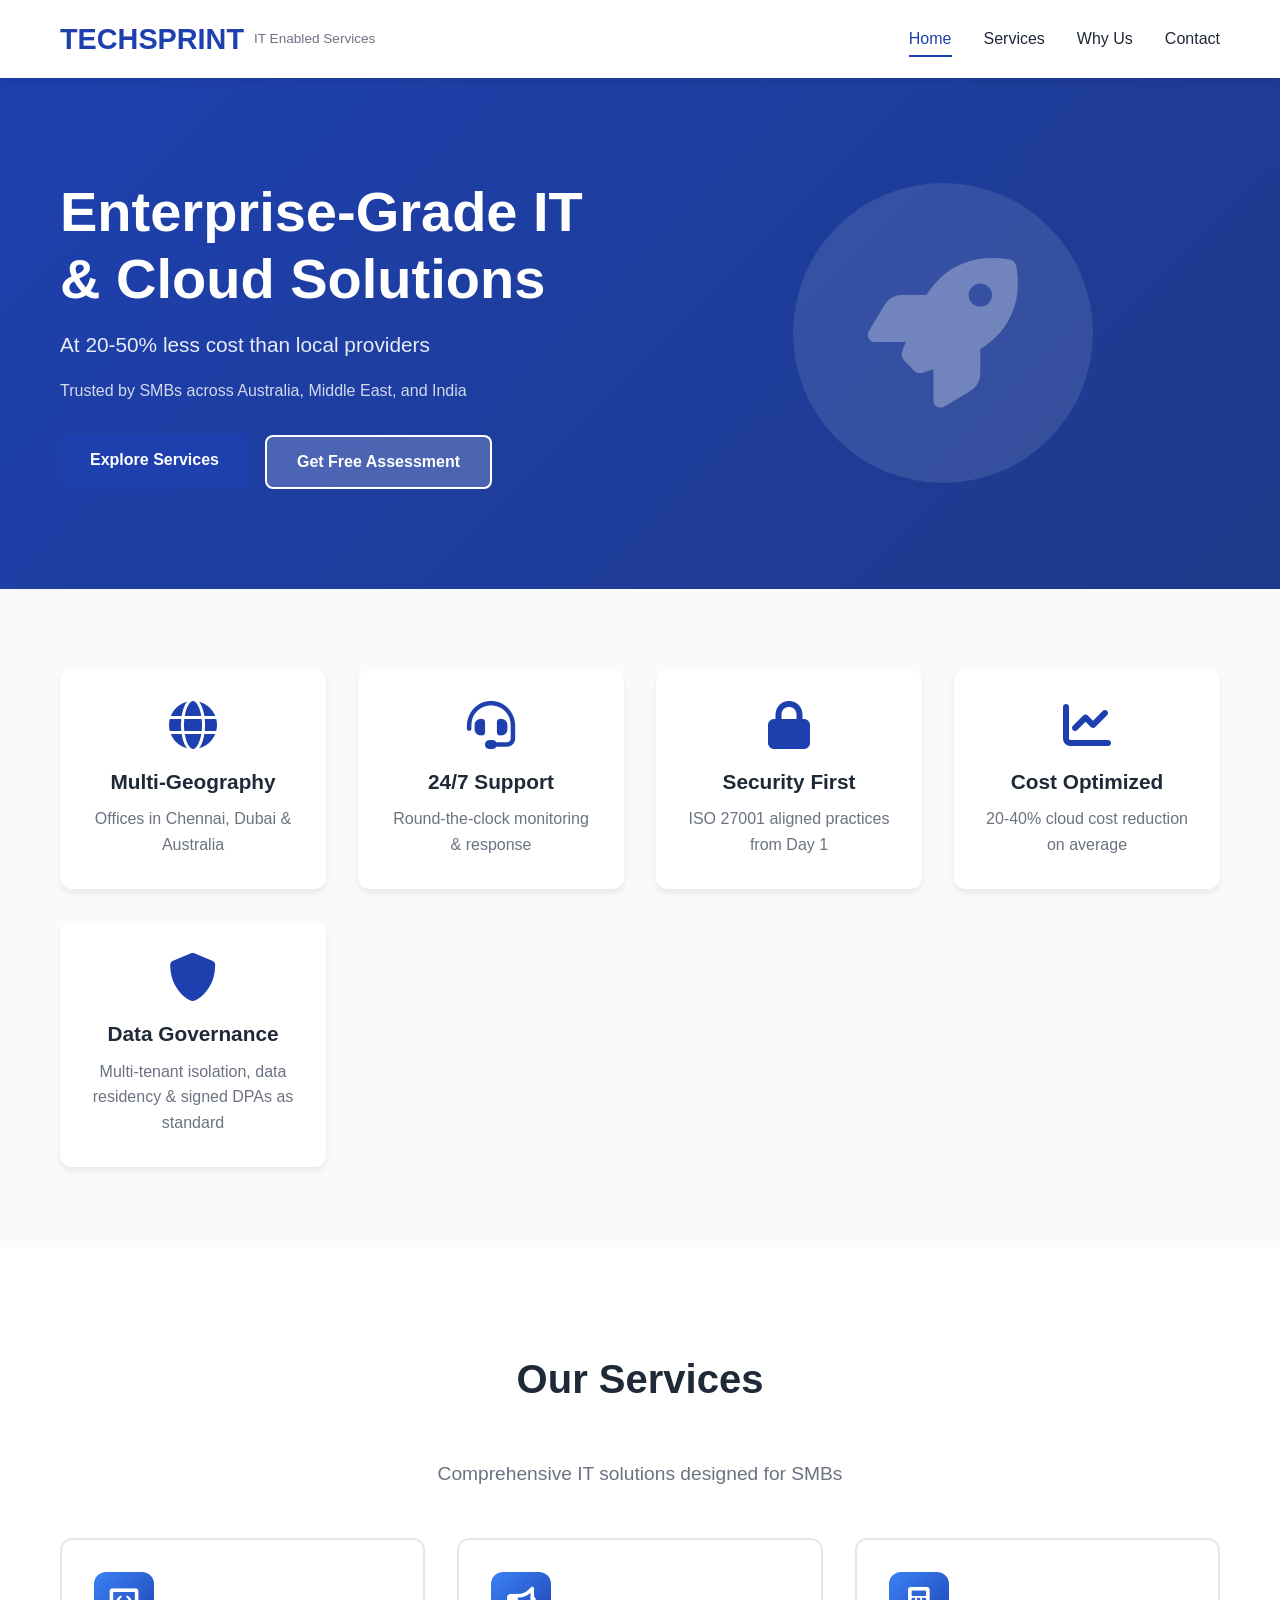
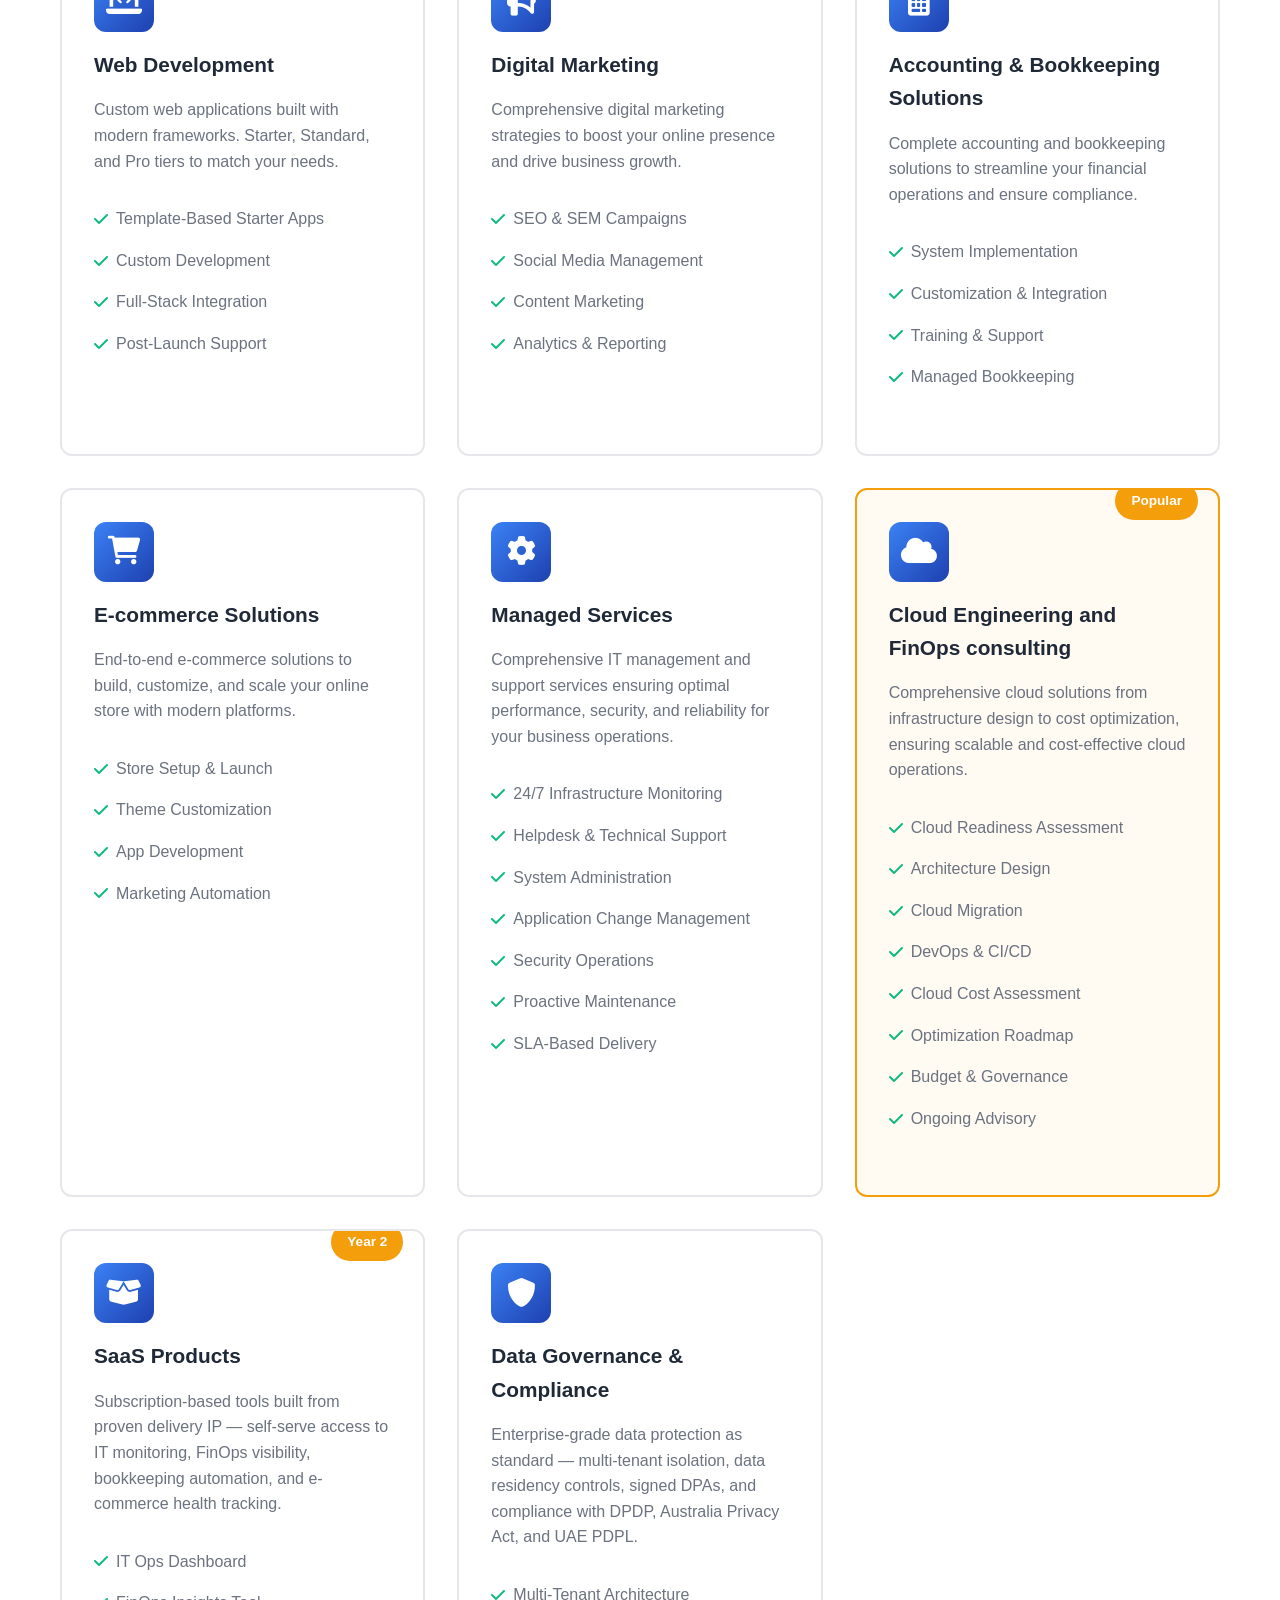
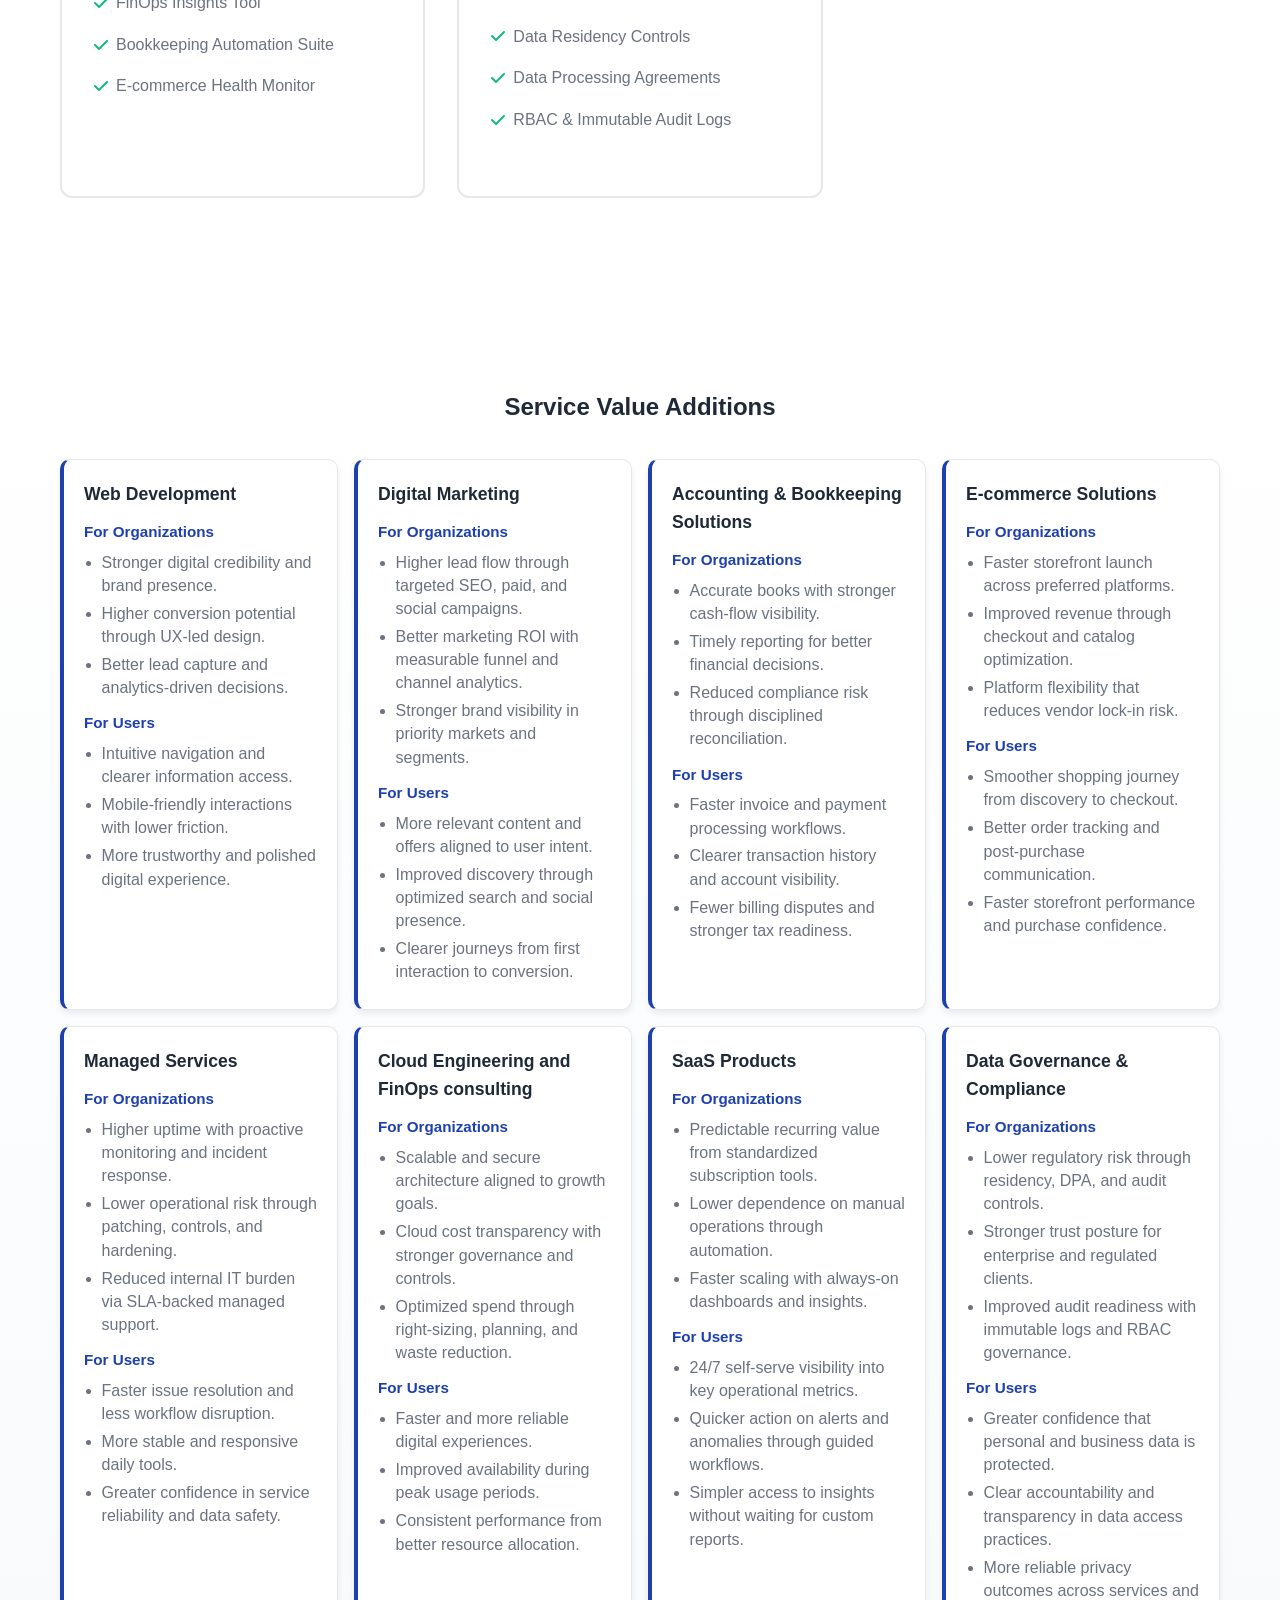
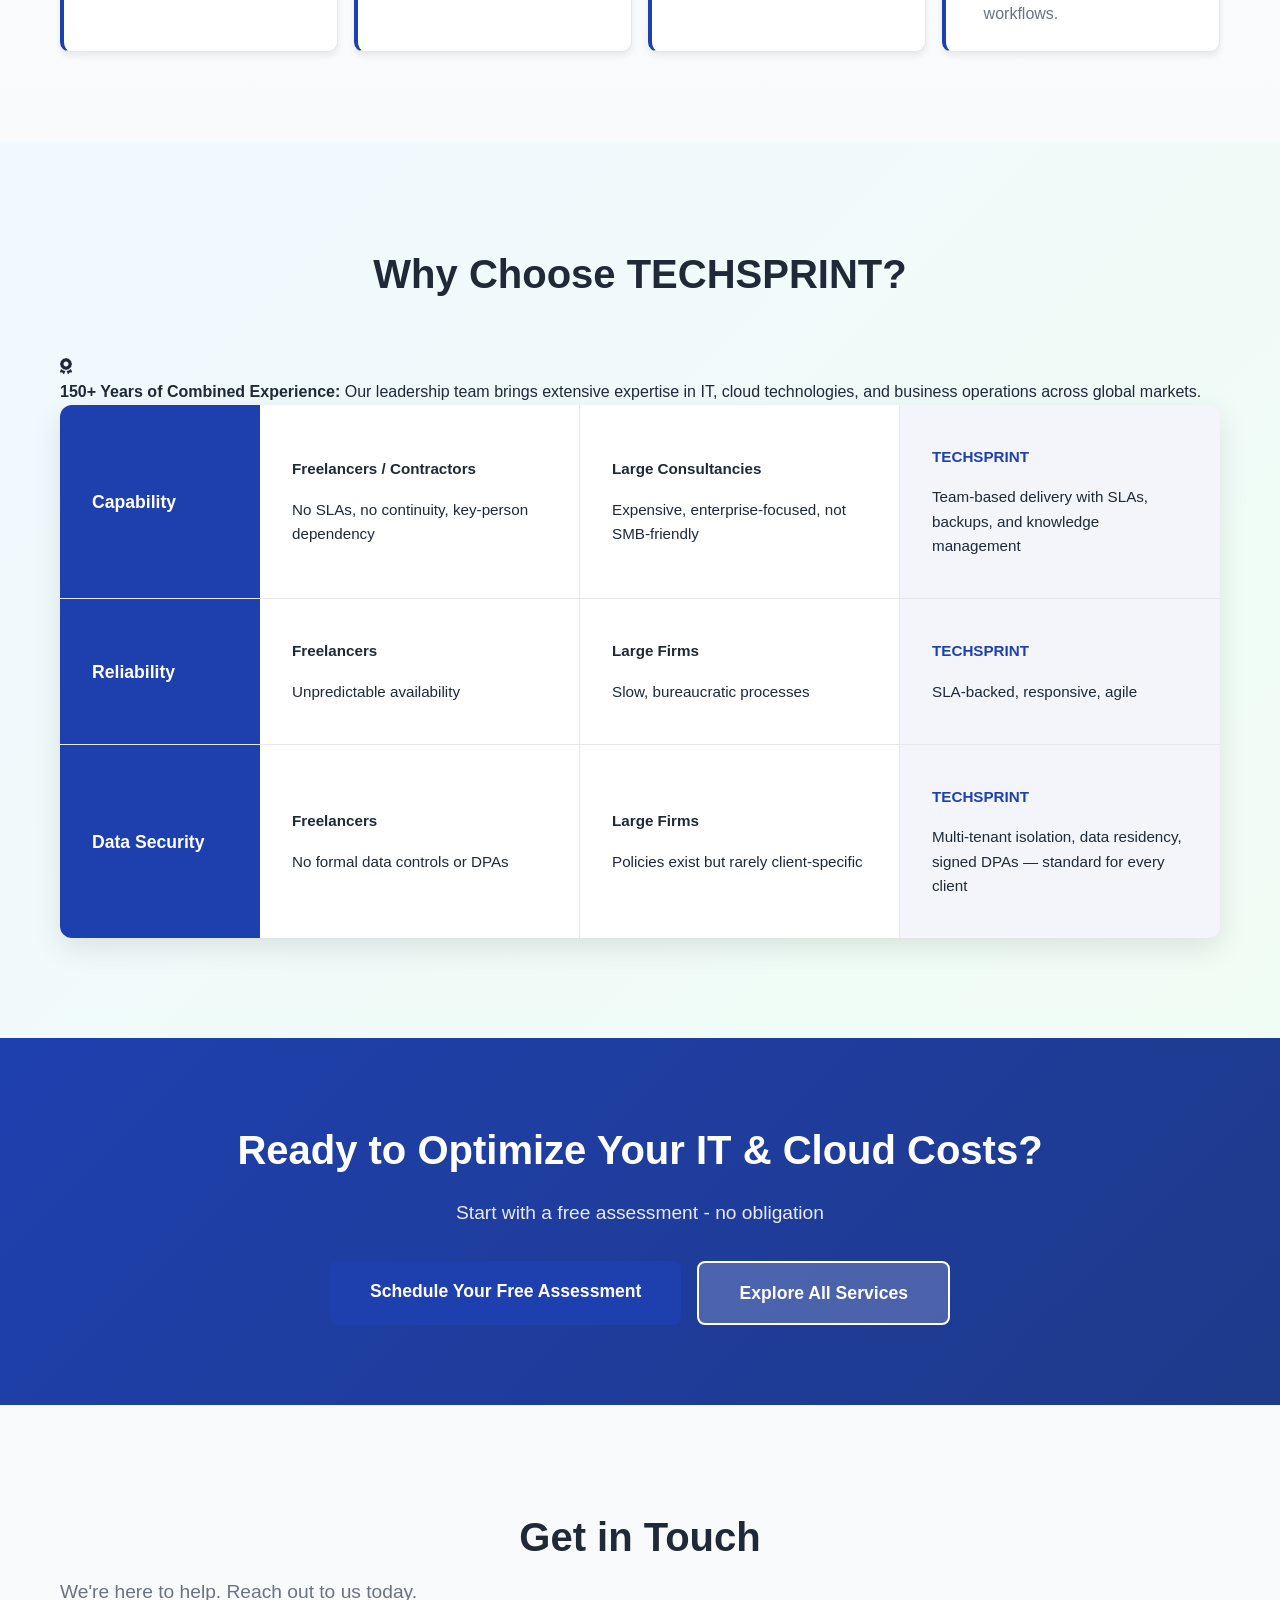
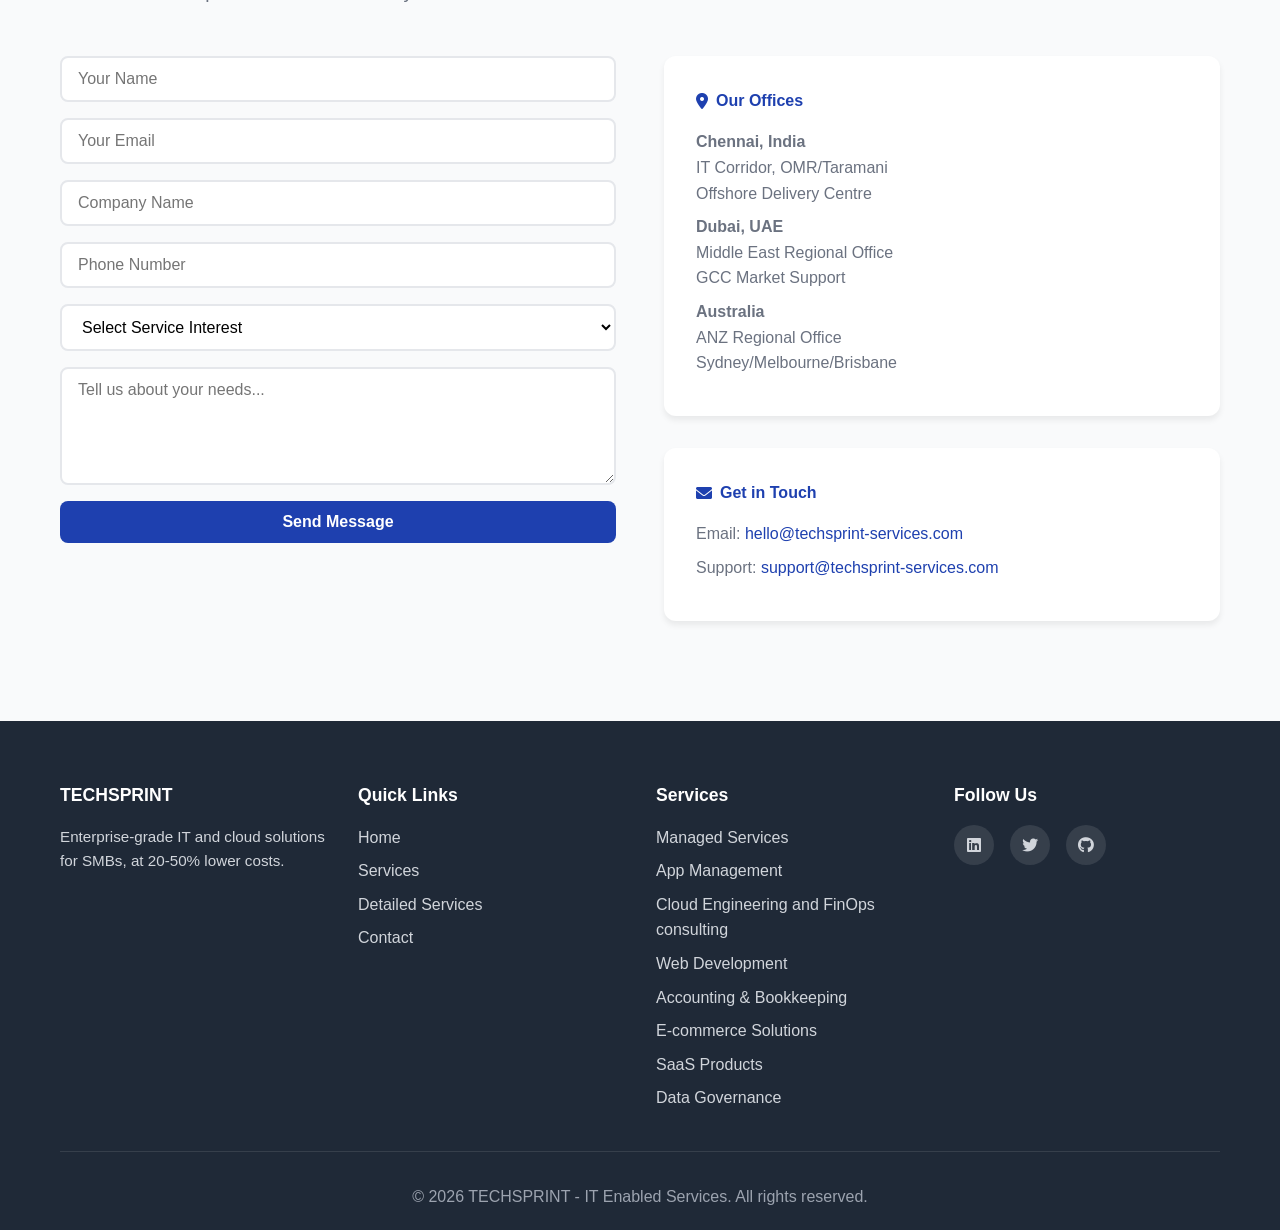
==== commit a5a34458: "Updated service value additions mirroring the 'Our services' section" ====
--- a/index.html
+++ b/index.html
@@ -218,37 +218,134 @@
     <section class="value-overview">
         <div class="container">
             <h2>Service Value Additions</h2>
-            <p class="section-subtitle">How each core service delivers measurable value for organizations and end users</p>
             <div class="value-overview-grid">
-                <article class="value-overview-card">
-                    <h3>IT Maintenance & Support</h3>
-                    <p><strong>Organizations:</strong> Higher uptime and lower operational risk with SLA-backed support.</p>
-                    <p><strong>Users:</strong> Faster issue resolution and more stable day-to-day systems.</p>
-                </article>
-                <article class="value-overview-card">
-                    <h3>Application Change Management</h3>
-                    <p><strong>Organizations:</strong> Controlled, low-risk rollouts aligned with business priorities.</p>
-                    <p><strong>Users:</strong> Fewer update disruptions and quicker access to useful features.</p>
-                </article>
+
+                <article class="value-overview-card">
+                    <h3>Web Development</h3>
+                    <h4>For Organizations</h4>
+                    <ul>
+                        <li>Stronger digital credibility and brand presence.</li>
+                        <li>Higher conversion potential through UX-led design.</li>
+                        <li>Better lead capture and analytics-driven decisions.</li>
+                    </ul>
+                    <h4>For Users</h4>
+                    <ul>
+                        <li>Intuitive navigation and clearer information access.</li>
+                        <li>Mobile-friendly interactions with lower friction.</li>
+                        <li>More trustworthy and polished digital experience.</li>
+                    </ul>
+                </article>
+
+                <article class="value-overview-card">
+                    <h3>Digital Marketing</h3>
+                    <h4>For Organizations</h4>
+                    <ul>
+                        <li>Higher lead flow through targeted SEO, paid, and social campaigns.</li>
+                        <li>Better marketing ROI with measurable funnel and channel analytics.</li>
+                        <li>Stronger brand visibility in priority markets and segments.</li>
+                    </ul>
+                    <h4>For Users</h4>
+                    <ul>
+                        <li>More relevant content and offers aligned to user intent.</li>
+                        <li>Improved discovery through optimized search and social presence.</li>
+                        <li>Clearer journeys from first interaction to conversion.</li>
+                    </ul>
+                </article>
+
+                <article class="value-overview-card">
+                    <h3>Accounting & Bookkeeping Solutions</h3>
+                    <h4>For Organizations</h4>
+                    <ul>
+                        <li>Accurate books with stronger cash-flow visibility.</li>
+                        <li>Timely reporting for better financial decisions.</li>
+                        <li>Reduced compliance risk through disciplined reconciliation.</li>
+                    </ul>
+                    <h4>For Users</h4>
+                    <ul>
+                        <li>Faster invoice and payment processing workflows.</li>
+                        <li>Clearer transaction history and account visibility.</li>
+                        <li>Fewer billing disputes and stronger tax readiness.</li>
+                    </ul>
+                </article>
+
+                <article class="value-overview-card">
+                    <h3>E-commerce Solutions</h3>
+                    <h4>For Organizations</h4>
+                    <ul>
+                        <li>Faster storefront launch across preferred platforms.</li>
+                        <li>Improved revenue through checkout and catalog optimization.</li>
+                        <li>Platform flexibility that reduces vendor lock-in risk.</li>
+                    </ul>
+                    <h4>For Users</h4>
+                    <ul>
+                        <li>Smoother shopping journey from discovery to checkout.</li>
+                        <li>Better order tracking and post-purchase communication.</li>
+                        <li>Faster storefront performance and purchase confidence.</li>
+                    </ul>
+                </article>
+
+                <article class="value-overview-card">
+                    <h3>Managed Services</h3>
+                    <h4>For Organizations</h4>
+                    <ul>
+                        <li>Higher uptime with proactive monitoring and incident response.</li>
+                        <li>Lower operational risk through patching, controls, and hardening.</li>
+                        <li>Reduced internal IT burden via SLA-backed managed support.</li>
+                    </ul>
+                    <h4>For Users</h4>
+                    <ul>
+                        <li>Faster issue resolution and less workflow disruption.</li>
+                        <li>More stable and responsive daily tools.</li>
+                        <li>Greater confidence in service reliability and data safety.</li>
+                    </ul>
+                </article>
+
                 <article class="value-overview-card">
                     <h3>Cloud Engineering and FinOps consulting</h3>
-                    <p><strong>Organizations:</strong> Scalable and secure architecture with cost transparency, governance, and optimization.</p>
-                    <p><strong>Users:</strong> More reliable digital experiences and consistent performance from better resource allocation.</p>
-                </article>
-                <article class="value-overview-card">
-                    <h3>Web Development</h3>
-                    <p><strong>Organizations:</strong> Stronger digital credibility and improved conversion outcomes.</p>
-                    <p><strong>Users:</strong> Intuitive navigation and mobile-friendly interactions.</p>
-                </article>
-                <article class="value-overview-card">
-                    <h3>Accounting & Bookkeeping</h3>
-                    <p><strong>Organizations:</strong> Better cash-flow visibility and stronger compliance readiness.</p>
-                    <p><strong>Users:</strong> Faster invoicing, clearer records, and fewer billing disputes.</p>
-                </article>
-                <article class="value-overview-card">
-                    <h3>E-commerce Platform Services</h3>
-                    <p><strong>Organizations:</strong> Faster launch and improved revenue through platform optimization.</p>
-                    <p><strong>Users:</strong> Smoother shopping journeys and better post-purchase visibility.</p>
+                    <h4>For Organizations</h4>
+                    <ul>
+                        <li>Scalable and secure architecture aligned to growth goals.</li>
+                        <li>Cloud cost transparency with stronger governance and controls.</li>
+                        <li>Optimized spend through right-sizing, planning, and waste reduction.</li>
+                    </ul>
+                    <h4>For Users</h4>
+                    <ul>
+                        <li>Faster and more reliable digital experiences.</li>
+                        <li>Improved availability during peak usage periods.</li>
+                        <li>Consistent performance from better resource allocation.</li>
+                    </ul>
+                </article>
+
+                <article class="value-overview-card">
+                    <h3>SaaS Products</h3>
+                    <h4>For Organizations</h4>
+                    <ul>
+                        <li>Predictable recurring value from standardized subscription tools.</li>
+                        <li>Lower dependence on manual operations through automation.</li>
+                        <li>Faster scaling with always-on dashboards and insights.</li>
+                    </ul>
+                    <h4>For Users</h4>
+                    <ul>
+                        <li>24/7 self-serve visibility into key operational metrics.</li>
+                        <li>Quicker action on alerts and anomalies through guided workflows.</li>
+                        <li>Simpler access to insights without waiting for custom reports.</li>
+                    </ul>
+                </article>
+
+                <article class="value-overview-card">
+                    <h3>Data Governance & Compliance</h3>
+                    <h4>For Organizations</h4>
+                    <ul>
+                        <li>Lower regulatory risk through residency, DPA, and audit controls.</li>
+                        <li>Stronger trust posture for enterprise and regulated clients.</li>
+                        <li>Improved audit readiness with immutable logs and RBAC governance.</li>
+                    </ul>
+                    <h4>For Users</h4>
+                    <ul>
+                        <li>Greater confidence that personal and business data is protected.</li>
+                        <li>Clear accountability and transparency in data access practices.</li>
+                        <li>More reliable privacy outcomes across services and workflows.</li>
+                    </ul>
                 </article>
             </div>
         </div>
--- a/styles.css
+++ b/styles.css
@@ -1058,6 +1058,12 @@
     margin-bottom: 0.75rem;
 }
 
+.value-overview-card h4 {
+    color: var(--primary-color);
+    font-size: 0.95rem;
+    margin: 0.75rem 0 0.4rem;
+}
+
 .value-overview-card p {
     color: var(--gray);
     margin-bottom: 0.5rem;
@@ -1065,6 +1071,16 @@
 
 .value-overview-card p:last-child {
     margin-bottom: 0;
+}
+
+.value-overview-card ul {
+    margin: 0 0 0.35rem 1.1rem;
+}
+
+.value-overview-card li {
+    color: var(--gray);
+    margin-bottom: 0.3rem;
+    line-height: 1.45;
 }
 
 .content-sidebar {
